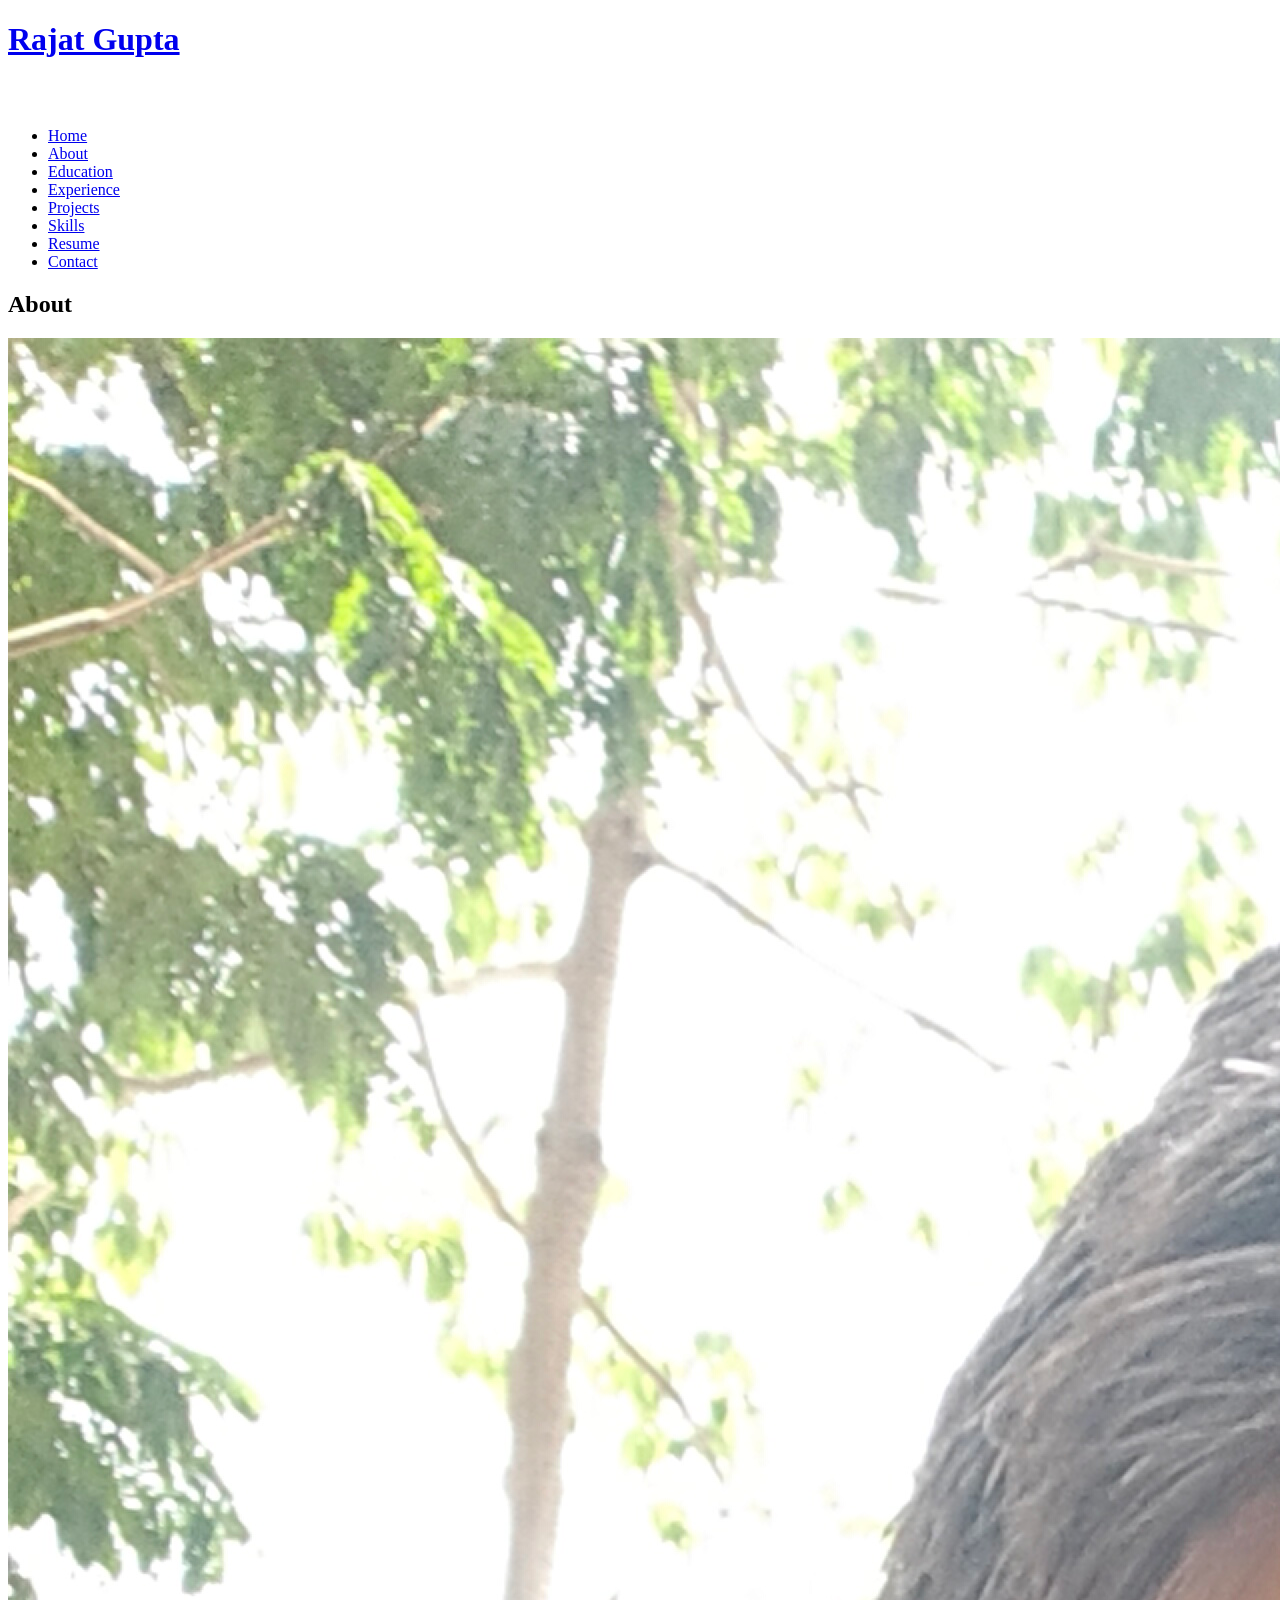
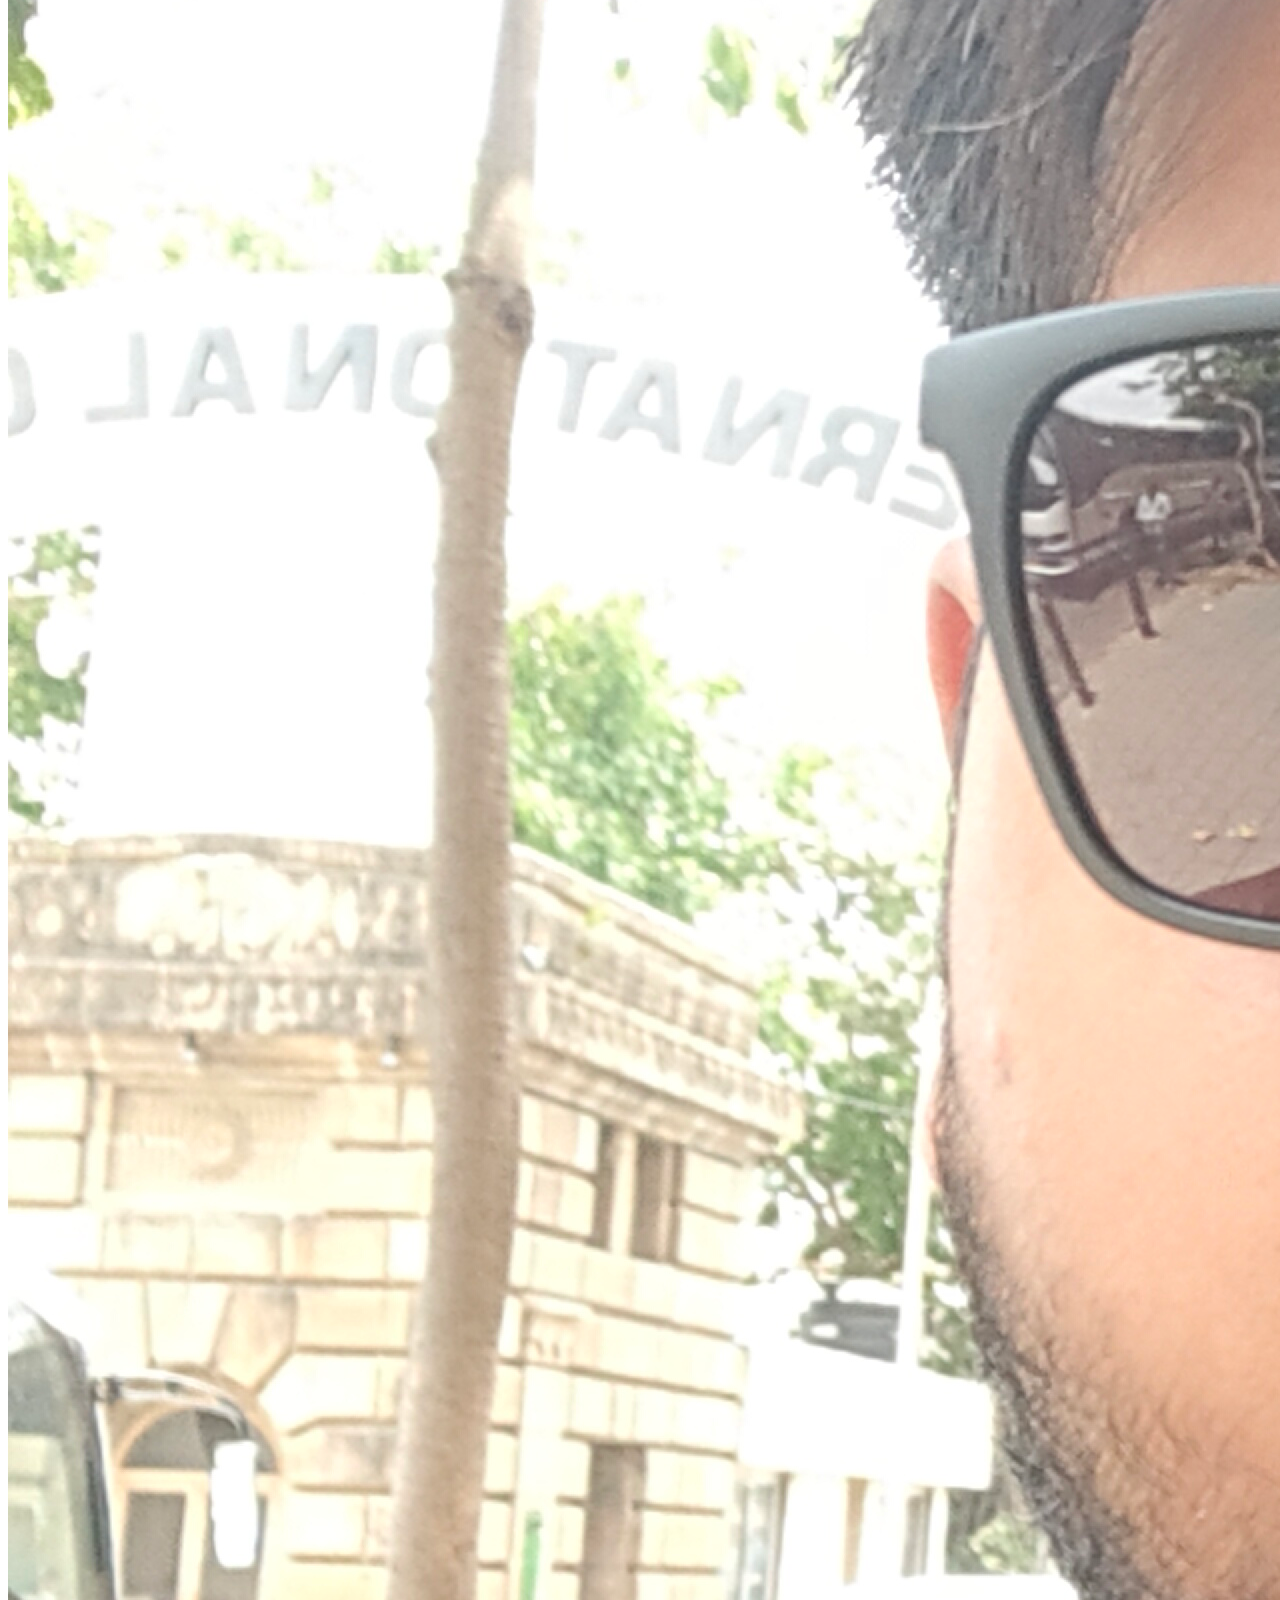
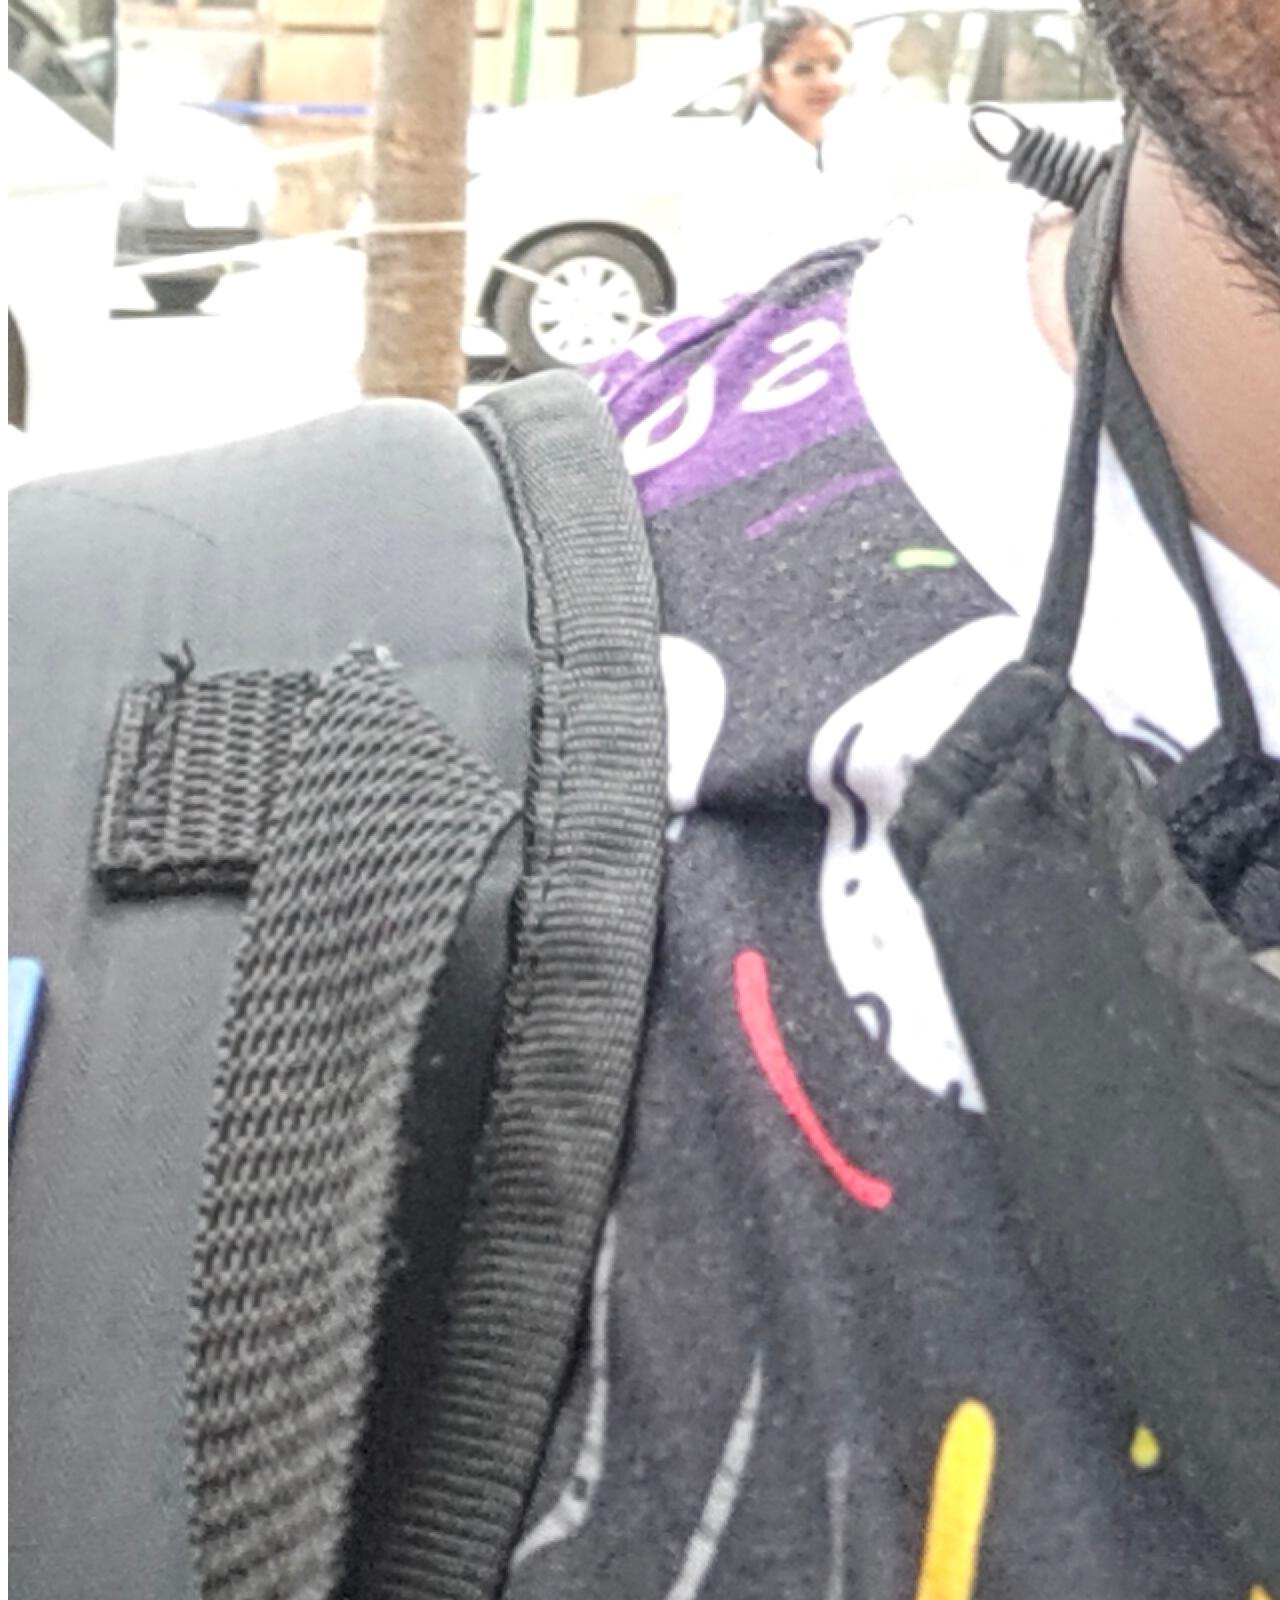
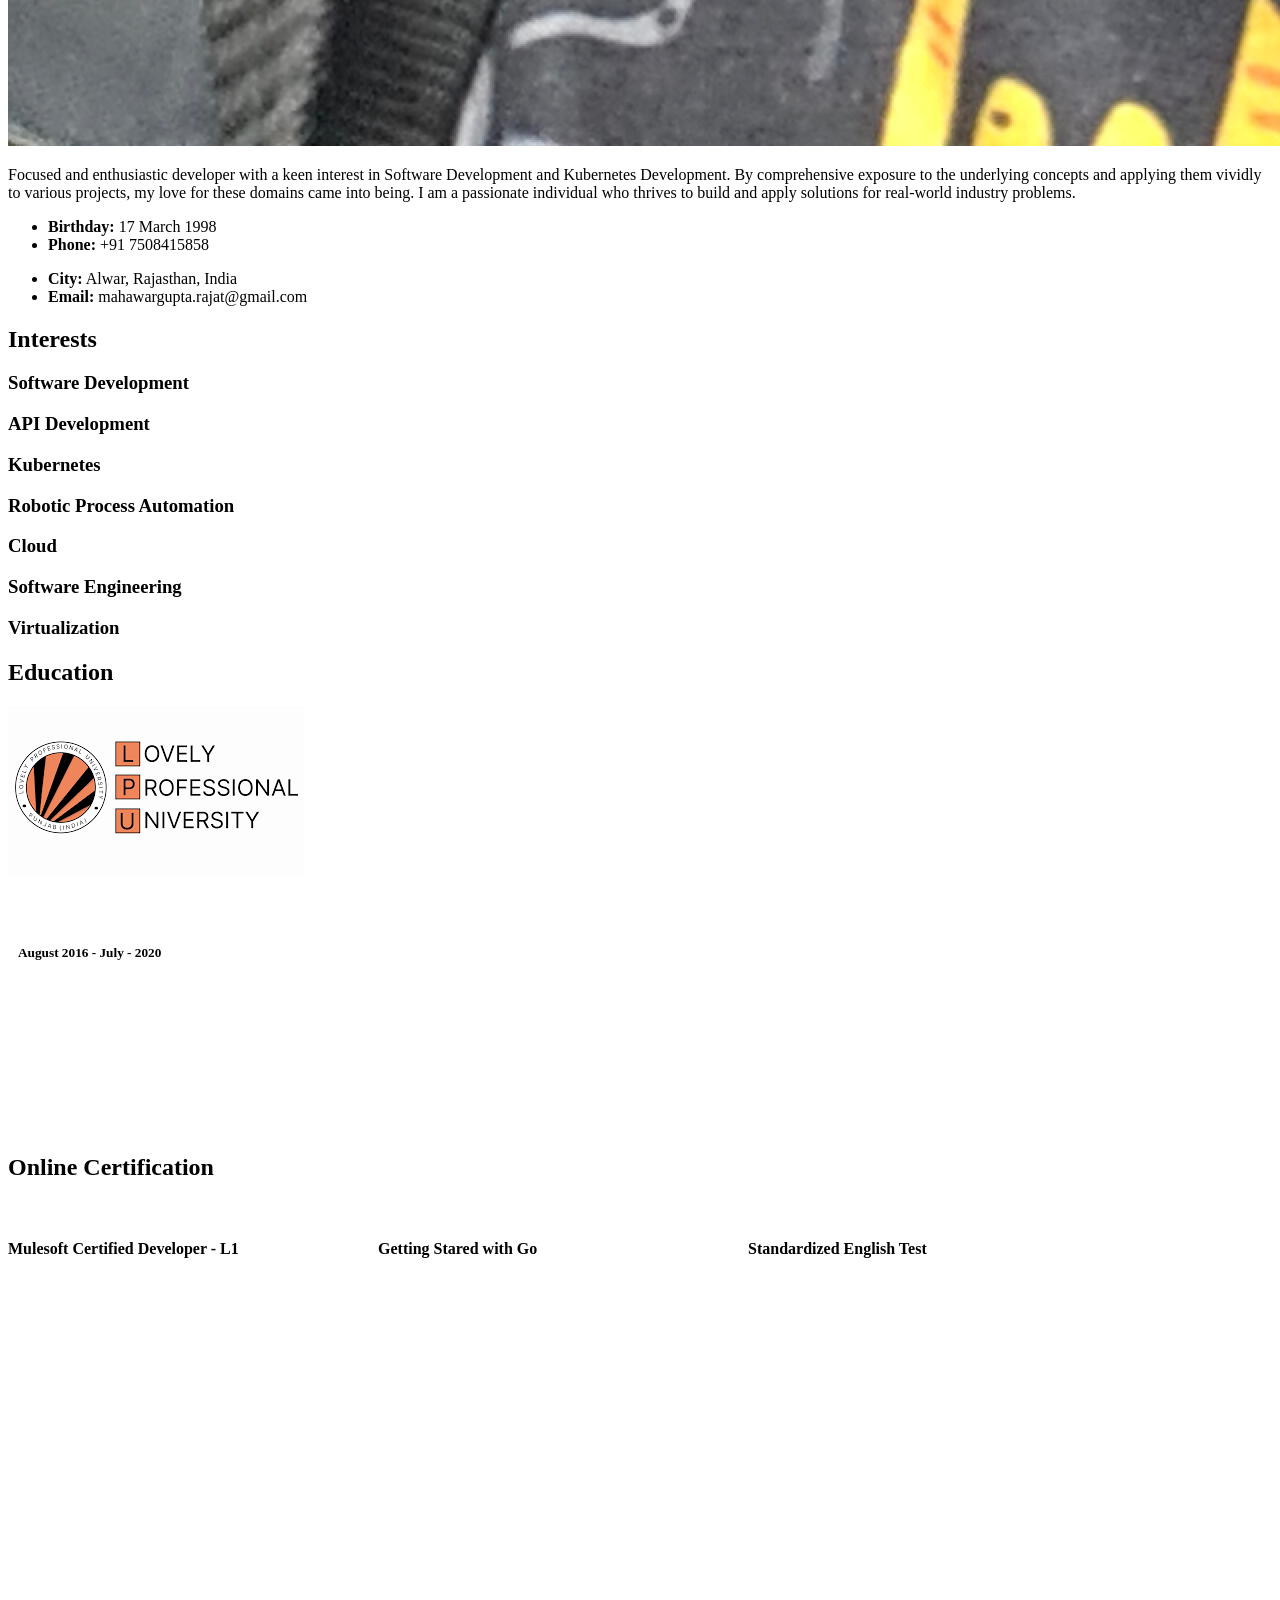
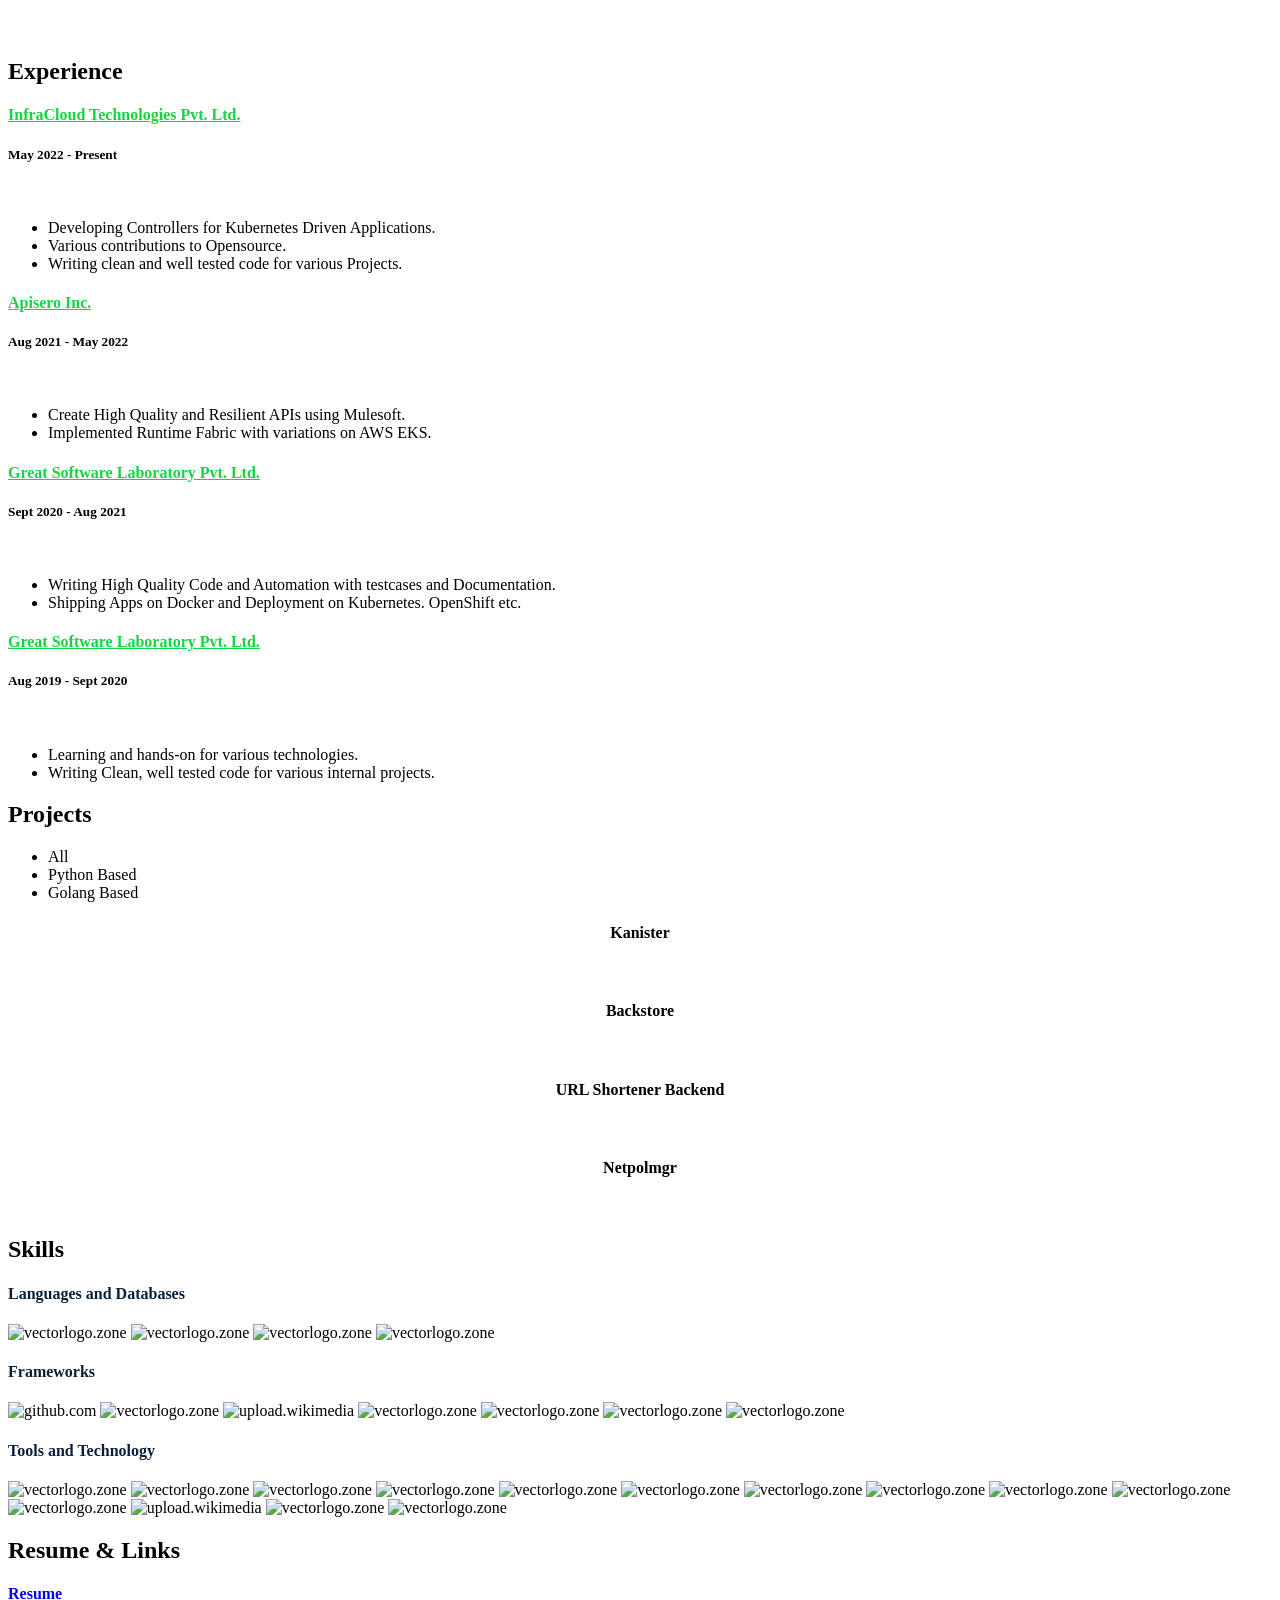
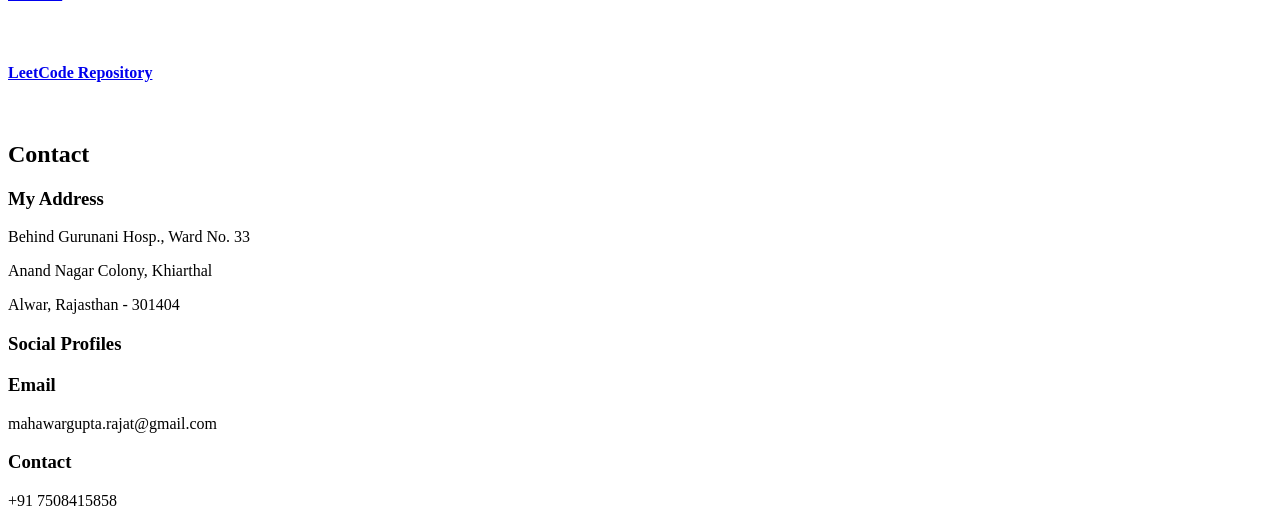
==== index.html @ a45717e4 "Update Projects Signed-off-by: Rajat Gupta <rajat.gupta@veeam.com>" ====
<!DOCTYPE html>
<html lang="en">

<head>
  <!-- Google Tag Manager -->
  <script>(function(w,d,s,l,i){w[l]=w[l]||[];w[l].push({'gtm.start':
  new Date().getTime(),event:'gtm.js'});var f=d.getElementsByTagName(s)[0],
  j=d.createElement(s),dl=l!='dataLayer'?'&l='+l:'';j.async=true;j.src=
  'https://www.googletagmanager.com/gtm.js?id='+i+dl;f.parentNode.insertBefore(j,f);
  })(window,document,'script','dataLayer','GTM-5BB8W2X');</script>
  <!-- End Google Tag Manager -->
  <link rel="icon" type="image/png" href="/favicon.png"/>
  <meta charset="utf-8">
  <meta content="width=device-width, initial-scale=1.0" name="viewport">

  <title>Rajat Gupta | Portfolio</title>
  <meta content="" name="descriptison">
  <meta content="" name="keywords">

  <!-- Google Fonts -->
  <link href="https://fonts.googleapis.com/css?family=Open+Sans:300,300i,400,400i,600,600i,700,700i|Raleway:300,300i,400,400i,500,500i,600,600i,700,700i|Poppins:300,300i,400,400i,500,500i,600,600i,700,700i" rel="stylesheet">

  <!-- Vendor CSS Files -->
  <link href="assets/vendor/bootstrap/css/bootstrap.min.css" rel="stylesheet">
  <link href="assets/vendor/icofont/icofont.min.css" rel="stylesheet">
  <link href="assets/vendor/remixicon/remixicon.css" rel="stylesheet">
  <link href="assets/vendor/owl.carousel/assets/owl.carousel.min.css" rel="stylesheet">
  <link href="assets/vendor/boxicons/css/boxicons.min.css" rel="stylesheet">
  <link href="assets/vendor/venobox/venobox.css" rel="stylesheet">

  <!-- Template Main CSS File -->
  <link href="assets/css/style.css" rel="stylesheet">


  <!-- Global site tag (gtag.js) - Google Analytics -->
  <script async src="https://www.googletagmanager.com/gtag/js?id=UA-169007209-3"></script>
  <script>
    window.dataLayer = window.dataLayer || [];
    function gtag(){dataLayer.push(arguments);}
    gtag('js', new Date());

    gtag('config', 'UA-169007209-3');
  </script>



  <!-- =======================================================
  * Template Name: Personal - v2.1.0
  * Template URL: https://bootstrapmade.com/personal-free-resume-bootstrap-template/
  * Author: BootstrapMade.com
  * License: https://bootstrapmade.com/license/
  ======================================================== -->
</head>

<body>
  
  <!-- Google Tag Manager (noscript) -->
  <noscript><iframe src="https://www.googletagmanager.com/ns.html?id=GTM-5BB8W2X"
  height="0" width="0" style="display:none;visibility:hidden"></iframe></noscript>
  <!-- End Google Tag Manager (noscript) -->
  <!-- ======= Header ======= -->
  <header id="header" class="header-tops">

    <div class="container">

      <h1><a href="index.html">Rajat Gupta</a></h1>
      <h2 style="color:#fff">I'm <span class="typing" style="color:#12D640"></span></h2>
      <nav class="nav-menu d-none d-lg-block">
        <ul>
          <li class="active"><a href="#header"> <span>Home</span></a></li>
          <li><a href="#about"><span>About</span></a></li>
          <li><a href="#education"> <span>Education</span></a></li>
          <li><a href="#experience"> <span>Experience</span></a></li>
<!--          <li><a href="#projects"> <span>Projects</span></a></li>-->
          <li><a href="#portfolio"> <span>Projects</span></a></li>
          <li><a href="#skills"> <span>Skills</span></a></li>
          <li><a href="https://drive.google.com/file/d/1-oUat_-gWqmAH7bEjgjdJHUI9k9e_BxA/view?usp=sharing" target="_blank"> <span>Resume</span></a></li>
          <!-- <li><a href="#links"> <span>Resume & Links</span></a></li> -->
          <li><a href="#contacts"> <span>Contact</span></a></li>

        </ul>
      </nav><!-- .nav-menu -->

      <div class="social-links">
          <a href="https://www.linkedin.com/in/rajat-gupta" target="_blank" class="linkedin"><i class="bx bxl-linkedin"></i></a>
          <a href="https://www.github.com/r4rajat" target="_blank" class="github"><i class="bx bxl-github"></i></a>
          <a href="mailto:mahawargupta.rajat@gmail.com" target="_blank" class="google"><i class="bx bxl-google"></i></a>

      </div>

    </div>
  </header><!-- End Header -->

  <!-- ======= About Section ======= -->
  <section id="about" class="about">

    <!-- ======= About Me ======= -->
    <div class="about-me container">

      <div class="section-title">
        <h2>About</h2>
      </div>

      <div class="row">
        <div class="col-lg-4" data-aos="fade-right">
          <img src="assets/img/me.jpg" class="img-fluid" alt="">
        </div>
        <div class="col-lg-8 pt-4 pt-lg-0 content" data-aos="fade-left">
          <p>Focused and enthusiastic developer with a keen interest in Software Development and Kubernetes Development. By comprehensive exposure
            to the underlying concepts and applying them vividly to various projects, my love for these domains came into being.
            I am a passionate individual who thrives to build and apply solutions for real-world industry problems.
          </p>
          <div class="row">
            <div class="col-lg-6">
              <ul>
                <li><i class="icofont-rounded-right"></i> <strong>Birthday:</strong> 17 March 1998</li>
                <li><i class="icofont-rounded-right"></i> <strong>Phone:</strong> +91 7508415858</li>
              </ul>
            </div>
            <div class="col-lg-6">
              <ul>
                <li><i class="icofont-rounded-right"></i> <strong>City:</strong> Alwar, Rajasthan, India</li>
                <li><i class="icofont-rounded-right"></i> <strong>Email:</strong> mahawargupta.rajat@gmail.com</li>
              </ul>
            </div>
          </div>
        </div>
      </div>

    </div><!-- End About Me -->

    <!-- ======= Interests ======= -->
    <div class="interests container">

      <div class="section-title">
        <h2>Interests</h2>
      </div>

      <div class="row">
        <div class="col-lg-3 col-md-4">
          <div class="icon-box">
            <i class="ri-global-line" style="color: #ffbb2c;"></i>
            <h3>Software Development</h3>
          </div>
        </div>
        <div class="col-lg-3 col-md-4 mt-4 mt-md-0">
          <div class="icon-box">
            <i class="ri-share-box-line" style="color: #5578ff;"></i>
            <h3>API Development</h3>
          </div>
        </div>
        <div class="col-lg-3 col-md-4 mt-4 mt-md-0">
          <div class="icon-box">
            <i class="ri-server-fill" style="color: #e80368;"></i>
            <h3>Kubernetes</h3>
          </div>
        </div>
        <div class="col-lg-3 col-md-4 mt-4 mt-md-0">
          <div class="icon-box">
            <i class="ri-robot-fill" style="color: #e80368;"></i>
            <h3>Robotic Process Automation</h3>
          </div>
        </div>
        <div class="col-lg-3 col-md-4 mt-4">
          <div class="icon-box">
            <i class="ri-cloud-line" style="color: #1c7d32;"></i>
            <h3>Cloud</h3>
          </div>
        </div>
        <div class="col-lg-3 col-md-4 mt-4">
          <div class="icon-box">
            <i class="ri-code-s-slash-fill" style="color: #28a745;"></i>
            <h3>Software Engineering</h3>
          </div>
        </div>
        <div class="col-lg-3 col-md-4 mt-4">
          <div class="icon-box">
            <i class="ri-bar-chart-box-line" style="color: #f1081f;"></i>
            <h3>Virtualization</h3>
          </div>
        </div>
      </div>

    </div><!-- End Interests -->
  </section><!-- End About Section -->



  <!-- ======= Education Section ======= -->
  <section id="education" class="services">
    <div class="container">
      <div class="section-title">
        <h2>Education</h2>
      </div>
      <div class="row">
        <div class="col-lg-12" data-aos="fade-up" style="display: inline-block;">


            <div class="col-md-4 mt-4 mt-md-0 icon-box" data-aos="fade-up" data-aos-delay="100" style="padding:0px 0px;padding-bottom: 5px;display: inline-block;">
              <img src="assets/img/education/lpu.png" class="img-fluid" alt="">
              <!-- <h4 style="text-align:left;"><a href="https://www.asu.edu/" target="_blank" style="color:#12d640">Arizona State University</a><br> </h4> -->
              <p style="text-align:left;color:#fff;padding: 5px 10px;"><em>B.Tech.(Hons.) Computer Science</em></p>
              <h5 style="text-align:left;padding: 0px 10px;">August 2016 - July - 2020</h5>
              <h6 style="text-align:left;color:#fff;padding: 0px 10px;">Relevant Coursework</h6>
              <ul style="text-align:left;color:#fff;">
                <li>Database Systems</li>
                <li>Cloud Computing</li>
                <li>Foundation Of Algorithms</li>
                <li>Machine Learning</li>
                <li>Digital Marketing</li>
              </ul>
            </div>
          </div>
        </div>
      </div>


    <div class="portfolio">
    <div class="container">
      <div class="section-title">
        <h2>Online Certification</h2>
      </div>

      <div class="row portfolio-container" style="position: relative; height: 437.75px;">

         <div class="col-lg-4 col-md-6 portfolio-item filter-app" style="position: absolute; left: 0px; top: 0px;">
          <div class="portfolio-wrap">
            <img src="https://www.mulesoft.com/sites/default/files/cmm_files/image_mulesoft_logo_og.jpg" class="img-fluid" alt="">
            <div class="portfolio-info">
              <h4>Mulesoft Certified Developer - L1</h4>
              <div class="portfolio-links">
                <a href="https://drive.google.com/file/d/1PmBRNFKjfWhNKDuli8FHgayd4tFiwwfh/view?usp=sharing" target="_blank" title="Certificate"><i class="bx bx-link"></i></a>
              </div>
            </div>
           </div>
          </div>

        <div class="col-lg-4 col-md-6 portfolio-item filter-app" style="position: absolute; left: 370px; top: 0px;">
          <div class="portfolio-wrap">
            <img src="https://www.pngitem.com/pimgs/m/312-3126568_uci-logo-png-transparent-png.png" class="img-fluid" alt="">
            <div class="portfolio-info">
              <h4>Getting Stared with Go</h4>
              <div class="portfolio-links">
                <a href="https://coursera.org/share/fc73cfcd6e876f75f719c4027d8e59b1" target="_blank" title="Certificate"><i class="bx bx-link"></i></a>
              </div>
            </div>
          </div>
        </div>

        <div class="col-lg-4 col-md-6 portfolio-item filter-app" style="position: absolute; left: 740px; top: 0px;">
          <div class="portfolio-wrap">
            <img src="assets/img/education/efset.png" class="img-fluid" alt="">
            <div class="portfolio-info">
              <h4>Standardized English Test</h4>
              <div class="portfolio-links">
                <a href="https://www.efset.org/cert/aEbEyP" target="_blank" title="Certificate"><i class="bx bx-link"></i></a>
              </div>
            </div>
          </div>
        </div>

      </div>
    </div>
    </div>

  </section>
  <!-- End Education Section -->



  <!-- Start Experience Section -->

  <section id="experience" class="services">
    <div class="container">
      <div class="section-title">
        <h2>Experience</h2>
      </div>
      <div class="row">
          <div class="col-lg-12" data-aos="fade-up">
              <div class="col-md-12 mt-4 mt-md-0 icon-box" data-aos="fade-up" data-aos-delay="100">
                <h4 style="text-align:left;"><a href="https://www.asu.edu/" style="color:#12d640">InfraCloud Technologies Pvt. Ltd.</a><br> </h4>
                <h5 style="text-align:left;">May 2022 - Present</h5>
                <p style="text-align:left;color:#fff"><em>Product Engineer </em></p>
                <ul style="text-align:left;">
                  <li>Developing Controllers for Kubernetes Driven Applications.</li>
                  <li>Various contributions to Opensource.</li>
                  <li>Writing clean and well tested code for various Projects.</li>
                </ul>
              </div>
              <div class="col-md-12 mt-4 mt-md-0 icon-box" data-aos="fade-up" data-aos-delay="100">
                <h4 style="text-align:left;"><a href="https://www.augmenify.com/" style="color:#12d640">Apisero Inc.</a><br> </h4>
                <h5 style="text-align:left;">Aug 2021 - May 2022</h5>
                <p style="text-align:left;color:#fff"><em>Senior Software Engineer</em></p>
                <ul style="text-align:left;">
                  <li>Create High Quality and Resilient APIs using Mulesoft.</li>
                  <li>Implemented Runtime Fabric with variations on AWS EKS.</li>
                </ul>
              </div>
              <div class="col-md-12 mt-4 mt-md-0 icon-box" data-aos="fade-up" data-aos-delay="100">
                <h4 style="text-align:left;"><a href="https://www.epitomesolutions.in/" style="color:#12d640">Great Software Laboratory Pvt. Ltd.</a><br> </h4>
                <h5 style="text-align:left;">Sept 2020 - Aug 2021</h5>
                <p style="text-align:left;color:#fff"><em>Software Engineer</em></p>
                <ul style="text-align:left;">
                  <li>Writing High Quality Code and Automation with testcases and Documentation.</li>
                  <li>Shipping Apps on Docker and Deployment on Kubernetes. OpenShift etc.</li>
                </ul>
              </div>
              <div class="col-md-12 mt-4 mt-md-0 icon-box" data-aos="fade-up" data-aos-delay="100">
                <h4 style="text-align:left;"><a href="https://www.meditab.com/" target="_blank" style="color:#12d640">Great Software Laboratory Pvt. Ltd.</a><br> </h4>
                <h5 style="text-align:left;">Aug 2019 - Sept 2020</h5>
                <p style="text-align:left;color:#fff"><em>Software Development Intern</em></p>
                <ul style="text-align:left;">
                  <li>Learning and hands-on for various technologies. </li>
                  <li>Writing Clean, well tested code for various internal projects.</li>
                </ul>
              </div>
          </div>
        </div>
    </div>
  </section>

  <!-- End Experience Section -->



  <!-- Start Project Section -->
  <section id="portfolio" class="portfolio">
    <div class="container">

      <div class="section-title">
        <h2>Projects</h2>
      </div>

      <div class="row">
        <div class="col-lg-12 d-flex justify-content-center">
          <ul id="portfolio-flters">
            <li data-filter="*" class="filter-active">All</li>
            <li data-filter=".filter-python">Python Based</li>
            <li data-filter=".filter-golang">Golang Based</li>
          </ul>
        </div>
      </div>

      <div class="row portfolio-container">

        <div class="col-lg-4 col-md-6 portfolio-item filter-golang">
          <center><h4>Kanister</h4></center>
          <div class="portfolio-wrap">
            <img src="https://kanister.io/kanister_thumbnail.png" class="img-fluid" alt="">
            <div class="portfolio-info">
              
              <div class="portfolio-links">
                <a href="projects/kanister.html" data-gall="portfolioDetailsGallery" data-vbtype="iframe" class="venobox" title="Project Details"><i class="bx bx-info-circle"></i></a>
              </div>
            </div>
          </div>
        </div>

        <div class="col-lg-4 col-md-6 portfolio-item filter-golang">
          <center><h4>Backstore</h4></center>
          <div class="portfolio-wrap">
            <img src="assets/img/project/iras.jpeg" class="img-fluid" alt="">
            <div class="portfolio-info">
              
              <div class="portfolio-links">
                <a href="projects/backstore.html" data-gall="portfolioDetailsGallery" data-vbtype="iframe" class="venobox" title="Project Details"><i class="bx bx-info-circle"></i></a>
              </div>
            </div>
          </div>
        </div>

        <div class="col-lg-4 col-md-6 portfolio-item filter-python">
          <center><h4>URL Shortener Backend</h4></center>
          <div class="portfolio-wrap">
            <img src="assets/img/project/ml.jpg" class="img-fluid" alt="">
            <div class="portfolio-info">
              
              <div class="portfolio-links">
                <a href="projects/url_shortener_backend.html" data-gall="portfolioDetailsGallery" data-vbtype="iframe" class="venobox" title="Project Details"><i class="bx bx-info-circle"></i></a>
              </div>
            </div>
          </div>
        </div>

        <div class="col-lg-4 col-md-6 portfolio-item filter-golang">
          <center><h4>Netpolmgr</h4></center>
          <div class="portfolio-wrap">
            <img src="assets/img/project/vdg.jpg" class="img-fluid" alt="">
            <div class="portfolio-info">
              
              <div class="portfolio-links">
                <a href="projects/netpolmgr.html" data-gall="portfolioDetailsGallery" data-vbtype="iframe" class="venobox" title="Project Details"><i class="bx bx-info-circle"></i></a>
              </div>
            </div>
          </div>
        </div>

      </div>
    </div>
  </section>

  <!-- End Project Section -->



  <!-- Start Skills Section -->

  <section id="skills" class="services">
    <div class="container">
      <div class="section-title">
        <h2>Skills</h2>
      </div>
      <div class="row">
        <div class="col-lg-12" data-aos="fade-up">
          <div class="col-md-12 mt-4 mt-md-0 icon-box" data-aos="fade-up" data-aos-delay="100" style="background:#fff">
            <h4 style="text-align:left;color:#09203a">Languages and Databases</h4>
                <p style="text-align:left;">
                  <img src="https://www.vectorlogo.zone/logos/python/python-horizontal.svg" alt="vectorlogo.zone" height="50" width="150">
                  <img src="https://www.vectorlogo.zone/logos/golang/golang-ar21.svg" alt="vectorlogo.zone" height="50" width="120">
                  <img src="https://www.vectorlogo.zone/logos/mongodb/mongodb-ar21.svg" alt="vectorlogo.zone" height="90" width="190">
                  <img src="https://www.vectorlogo.zone/logos/mysql/mysql-horizontal.svg" alt="vectorlogo.zone" height="70" width="130">
                </p>
            </div>
            <div class="col-md-12 mt-4 mt-md-0 icon-box" data-aos="lefade-up" data-aos-delay="100" style="background:#fff">
              <h4 style="text-align:left;color:#09203a">Frameworks</h4>
                <p style="text-align:left;">
                  <img src="https://opengraph.githubassets.com/83ad9f0439b09b14c723845d3e6ccb616f34fd5f929dde9409b432dc640196af/kubernetes/client-go" alt="github.com" height="120" width="200">
                  <img src="https://www.vectorlogo.zone/logos/pocoo_flask/pocoo_flask-ar21.svg" alt="vectorlogo.zone">
                  <img src="https://upload.wikimedia.org/wikiversity/en/8/8c/FastAPI_logo.png" alt="upload.wikimedia" height="50" width="120">
                  <img src="https://www.vectorlogo.zone/logos/djangoproject/djangoproject-ar21.svg" alt="vectorlogo.zone">
                  <img src="https://www.vectorlogo.zone/logos/pocoo_jinja/pocoo_jinja-ar21.svg" alt="vectorlogo.zone">
                  <img src="https://www.vectorlogo.zone/logos/nodejs/nodejs-horizontal.svg" alt="vectorlogo.zone">
                  <img src="https://upload.wikimedia.org/wikipedia/commons/e/e4/Robot-framework-logo.png" alt="vectorlogo.zone" height="90" width="90">
              </p>
          </div>
          <div class="col-md-12 mt-4 mt-md-0 icon-box" data-aos="lefade-up" data-aos-delay="100" style="background:#fff">
              <h4 style="text-align:left;color:#09203a">Tools and Technology</h4>
                <p style="text-align:left;">
                  <img src="https://www.vectorlogo.zone/logos/git-scm/git-scm-ar21.svg" alt="vectorlogo.zone">
                  <img src="https://www.vectorlogo.zone/logos/docker/docker-ar21.svg" alt="vectorlogo.zone">
                  <img src="https://www.vectorlogo.zone/logos/kubernetes/kubernetes-ar21.svg" alt="vectorlogo.zone">
                  <img src="https://www.vectorlogo.zone/logos/mulesoft/mulesoft-ar21.svg" alt="vectorlogo.zone">
                  <img src="https://www.vectorlogo.zone/logos/codefreshio/codefreshio-ar21.svg" alt="vectorlogo.zone">
                  <img src="https://www.vectorlogo.zone/logos/jenkins/jenkins-ar21.svg" alt="vectorlogo.zone">
                  <img src="https://www.vectorlogo.zone/logos/amazon_aws/amazon_aws-ar21.svg" alt="vectorlogo.zone">
                  <img src="https://www.vectorlogo.zone/logos/digitalocean/digitalocean-ar21.svg" alt="vectorlogo.zone">
                  <img src="https://www.vectorlogo.zone/logos/google_cloud/google_cloud-ar21.svg" alt="vectorlogo.zone">
                  <img src="https://www.vectorlogo.zone/logos/microsoft_azure/microsoft_azure-ar21.svg" alt="vectorlogo.zone">
                  <img src="https://www.vectorlogo.zone/logos/ansible/ansible-ar21.svg" alt="vectorlogo.zone">
                  <img src="https://upload.wikimedia.org/wikipedia/commons/6/6e/Blue_Prism_logo.svg" alt="upload.wikimedia" height="50" width="130">
                  <img src="https://www.vectorlogo.zone/logos/atlassian_jira/atlassian_jira-ar21.svg" alt="vectorlogo.zone">
                  <img src="https://www.vectorlogo.zone/logos/jetbrains/jetbrains-ar21.svg" alt="vectorlogo.zone">
              </p>
          </div>
        </div>
      </div>
    </div>
  </section>

  <!-- End Skills Section -->




  <!-- Start Links section -->
  <section id="links" class="services">
    <div class="container">
      <div class="section-title">
        <h2>Resume & Links</h2>
      </div>
      <div class="row">
        <div class="col-md-3 mt-4 mt-md-0 icon-box" data-aos="fade-up" data-aos-delay="100">
          <a href="https://drive.google.com/file/d/1-oUat_-gWqmAH7bEjgjdJHUI9k9e_BxA/view?usp=sharing" target="_blank"><div class="icon"><i class="icofont-page"></i></div></a>
          <h4 class="title"><a href="https://drive.google.com/file/d/1-oUat_-gWqmAH7bEjgjdJHUI9k9e_BxA/view?usp=sharing" target="_blank">Resume</a></h4>
          <p class="description" style="color:#fff;">The link contains downloadable resume</p>
        </div>
        <div class="col-md-3 mt-4 mt-md-0 icon-box" data-aos="fade-up">
          <a href="https://github.com/rajaprerak/LeetCode_Problems" target="_blank"><div class="icon"><i class="icofont-link"></i></div></a>
          <h4 class="title"><a href="https://github.com/rajaprerak/LeetCode_Problems" target="_blank">LeetCode Repository</a></h4>
          <p class="description" style="color:#fff;"> The github repository contains leetcode problems solution in python.</p>
        </div>
        <!-- <div class="col-md-3 mt-4 mt-md-0 icon-box" data-aos="fade-up" data-aos-delay="100">
          <a href="https://techingenious.herokuapp.com/" target="_blank"><div class="icon"><i class="icofont-page"></i></div></a>
          <h4 class="title"><a href="https://techingenious.herokuapp.com/" target="_blank">Blog</a></h4>
          <p class="description" style="color:#fff;">Blog containing articles on AI, coding, development</p>
        </div> -->
      </div>
    </div>
  </section> <!--End Links Section -->


  <!-- Start Contact Section -->

  <section id="contacts" class="contact">
    <div class="container">

      <div class="section-title">
        <h2>Contact</h2>
      </div>

      <div class="row mt-2">

        <div class="col-md-6 d-flex align-items-stretch">
          <div class="info-box">
            <i class="bx bx-map"></i>
            <h3>My Address</h3>
            <p>Behind Gurunani Hosp., Ward No. 33</p>
            <p>Anand Nagar Colony, Khiarthal</p>
            <p>Alwar, Rajasthan - 301404</p>
          </div>
        </div>

        <div class="col-md-6 mt-4 mt-md-0 d-flex align-items-stretch">
          <div class="info-box">
            <i class="bx bx-share-alt"></i>
            <h3>Social Profiles</h3>
            <div class="social-links">
              <a href="https://www.linkedin.com/in/rajat-gupta" target="_blank" class="linkedin"><i class="bx bxl-linkedin"></i></a>
              <a href="https://www.github.com/r4rajat" target="_blank" class="github"><i class="bx bxl-github"></i></a>
              <a href="mailto:mahawargupta.rajat@gmail.com" target="_blank" class="google"><i class="bx bxl-google"></i></a>

            </div>
          </div>
        </div>

        <div class="col-md-6 mt-4 d-flex align-items-stretch">
          <div class="info-box">
            <i class="bx bx-envelope"></i>
            <h3>Email</h3>
            <p>mahawargupta.rajat@gmail.com</p>
          </div>
        </div>
        <div class="col-md-6 mt-4 d-flex align-items-stretch">
          <div class="info-box">
            <i class="bx bx-phone-call"></i>
            <h3>Contact</h3>
            <p>+91 7508415858</p>
          </div>
        </div>
      </div>
      <!-- <div id="sfczmlqxr5caww28rswrt8849ghbekgnh3j" ></div><script type="text/javascript" src="https://counter1.stat.ovh/private/counter.js?c=zmlqxr5caww28rswrt8849ghbekgnh3j&down=async" async></script><noscript><a href="https://www.freecounterstat.com" title="free web counter"><img src="https://counter1.stat.ovh/private/freecounterstat.php?c=zmlqxr5caww28rswrt8849ghbekgnh3j" border="0" title="free web counter" alt="free web counter" style="visibility: none;"></a></noscript> -->
    </div>
  </section>

  <!-- End Contact Section -->

  <!-- Vendor JS Files -->
  <script src="assets/vendor/jquery/jquery.min.js"></script>
  <script src="assets/vendor/bootstrap/js/bootstrap.bundle.min.js"></script>
  <script src="assets/vendor/jquery.easing/jquery.easing.min.js"></script>
  <script src="assets/vendor/php-email-form/validate.js"></script>
  <script src="assets/vendor/waypoints/jquery.waypoints.min.js"></script>
  <script src="assets/vendor/counterup/counterup.min.js"></script>
  <script src="assets/vendor/owl.carousel/owl.carousel.min.js"></script>
  <script src="assets/vendor/isotope-layout/isotope.pkgd.min.js"></script>
  <script src="assets/vendor/venobox/venobox.min.js"></script>
  <script src="assets/vendor/typed.js/typed.min.js"></script>
  <script type="text/javascript">
    var typed = new Typed('.typing',{
      strings: ["Developer", "Gopher", "k8s Enthusiast", "RPA Enthusiast"],
      loop: true,
      typeSpeed: 65,
      backSpeed: 65
    });
  </script>

  <!-- Template Main JS File -->
  <script src="assets/js/main.js"></script>

</body>

</html>
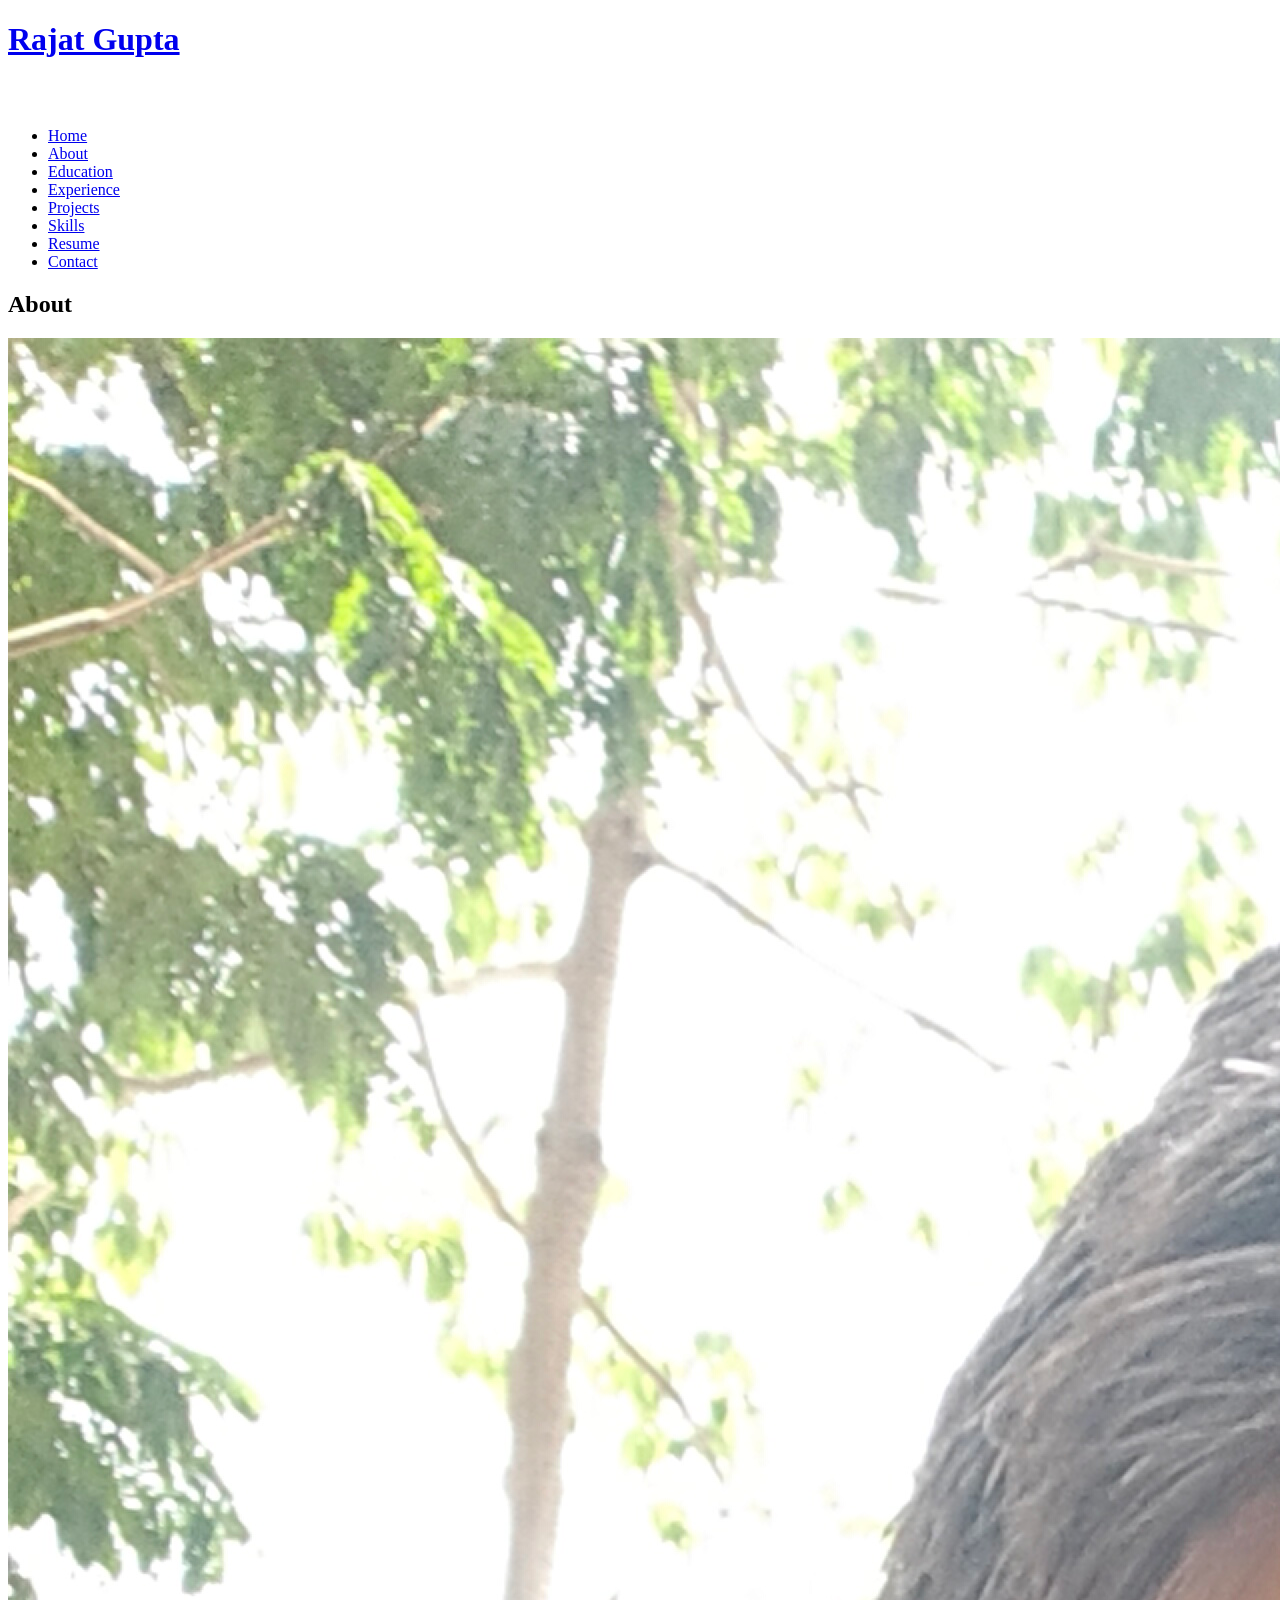
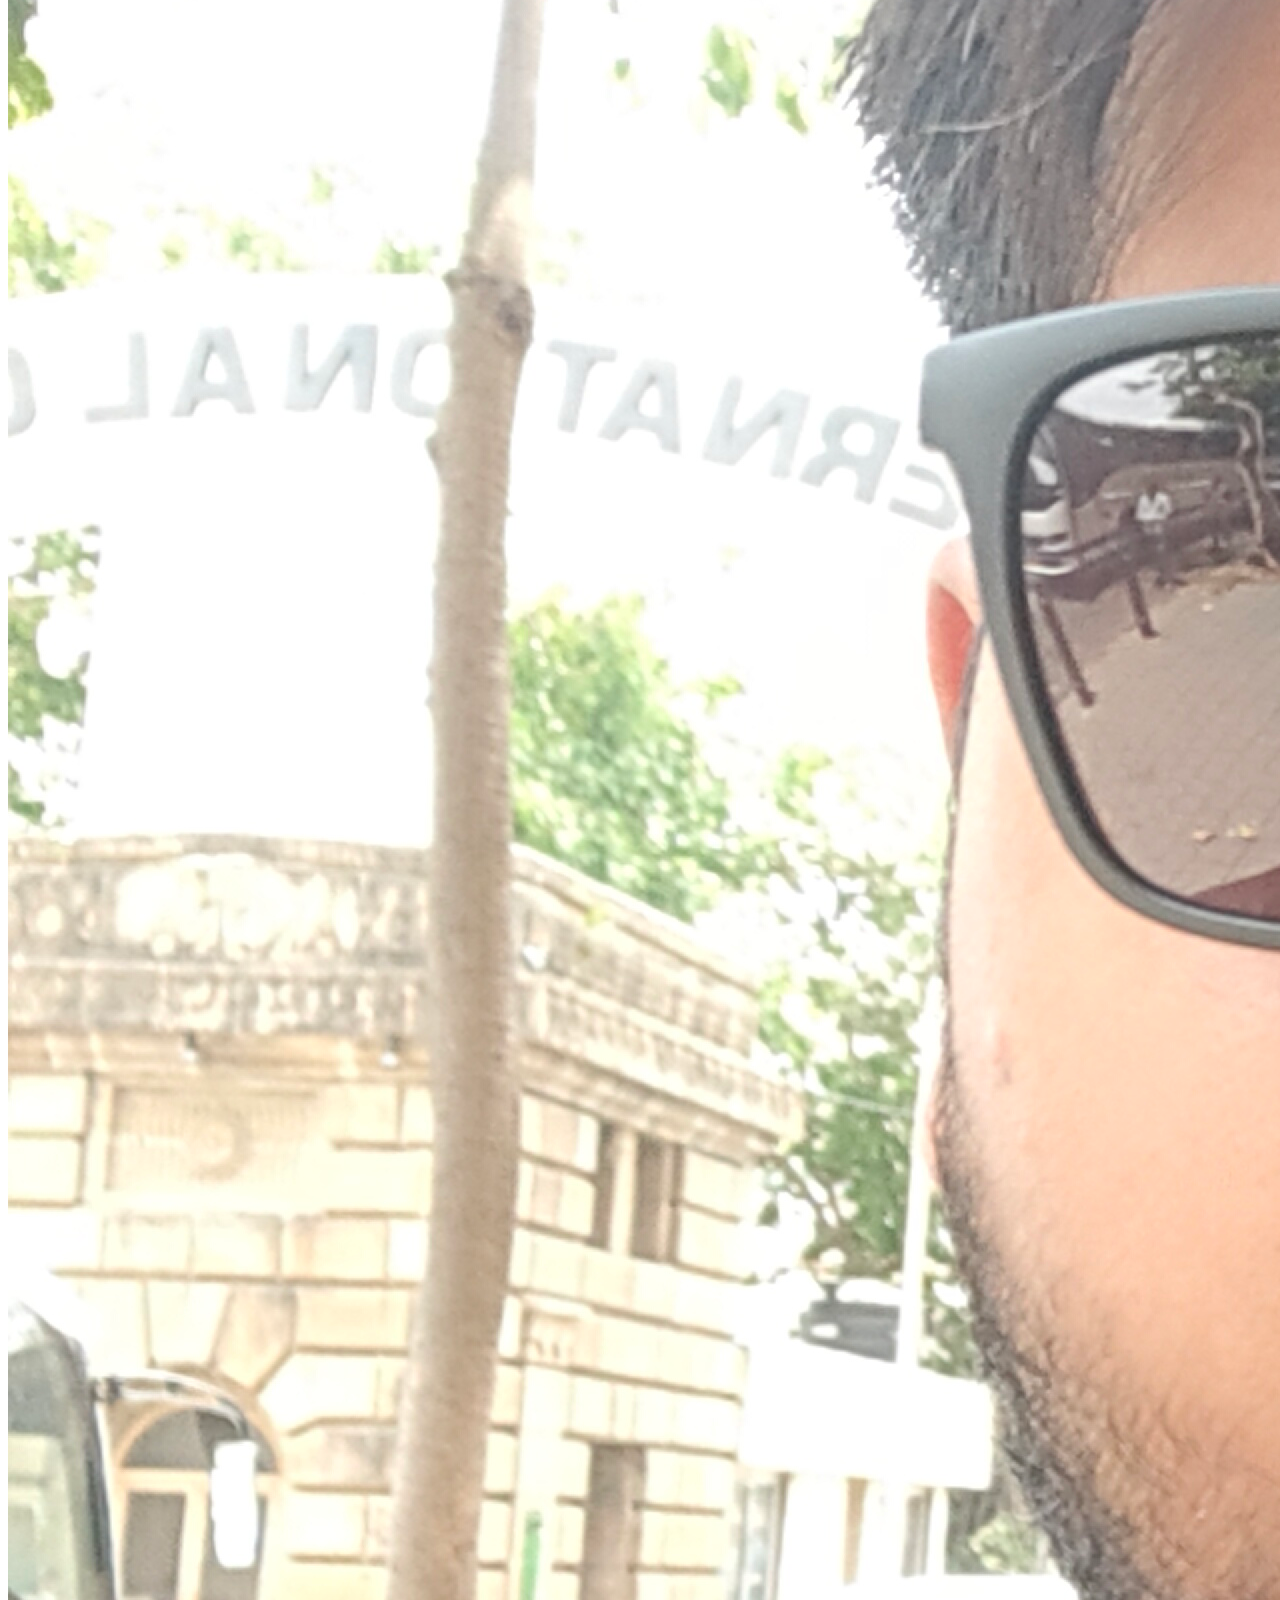
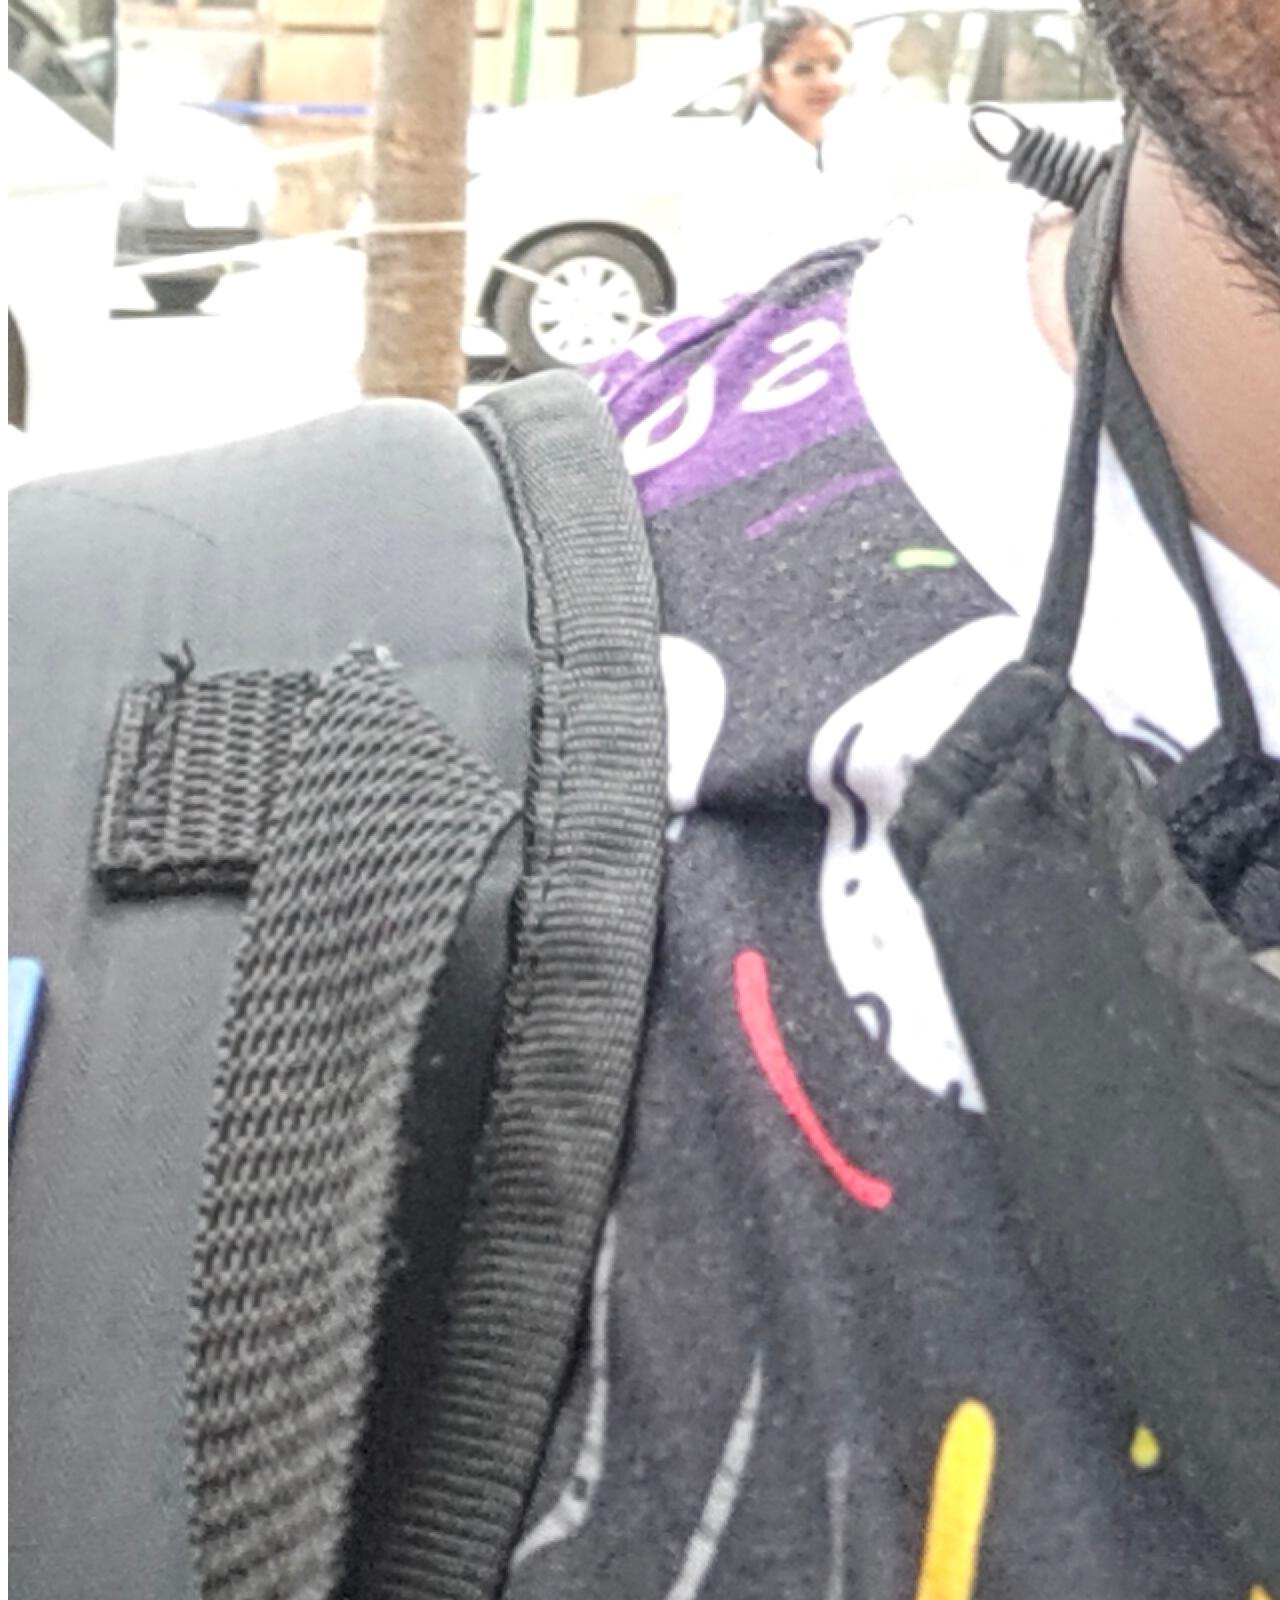
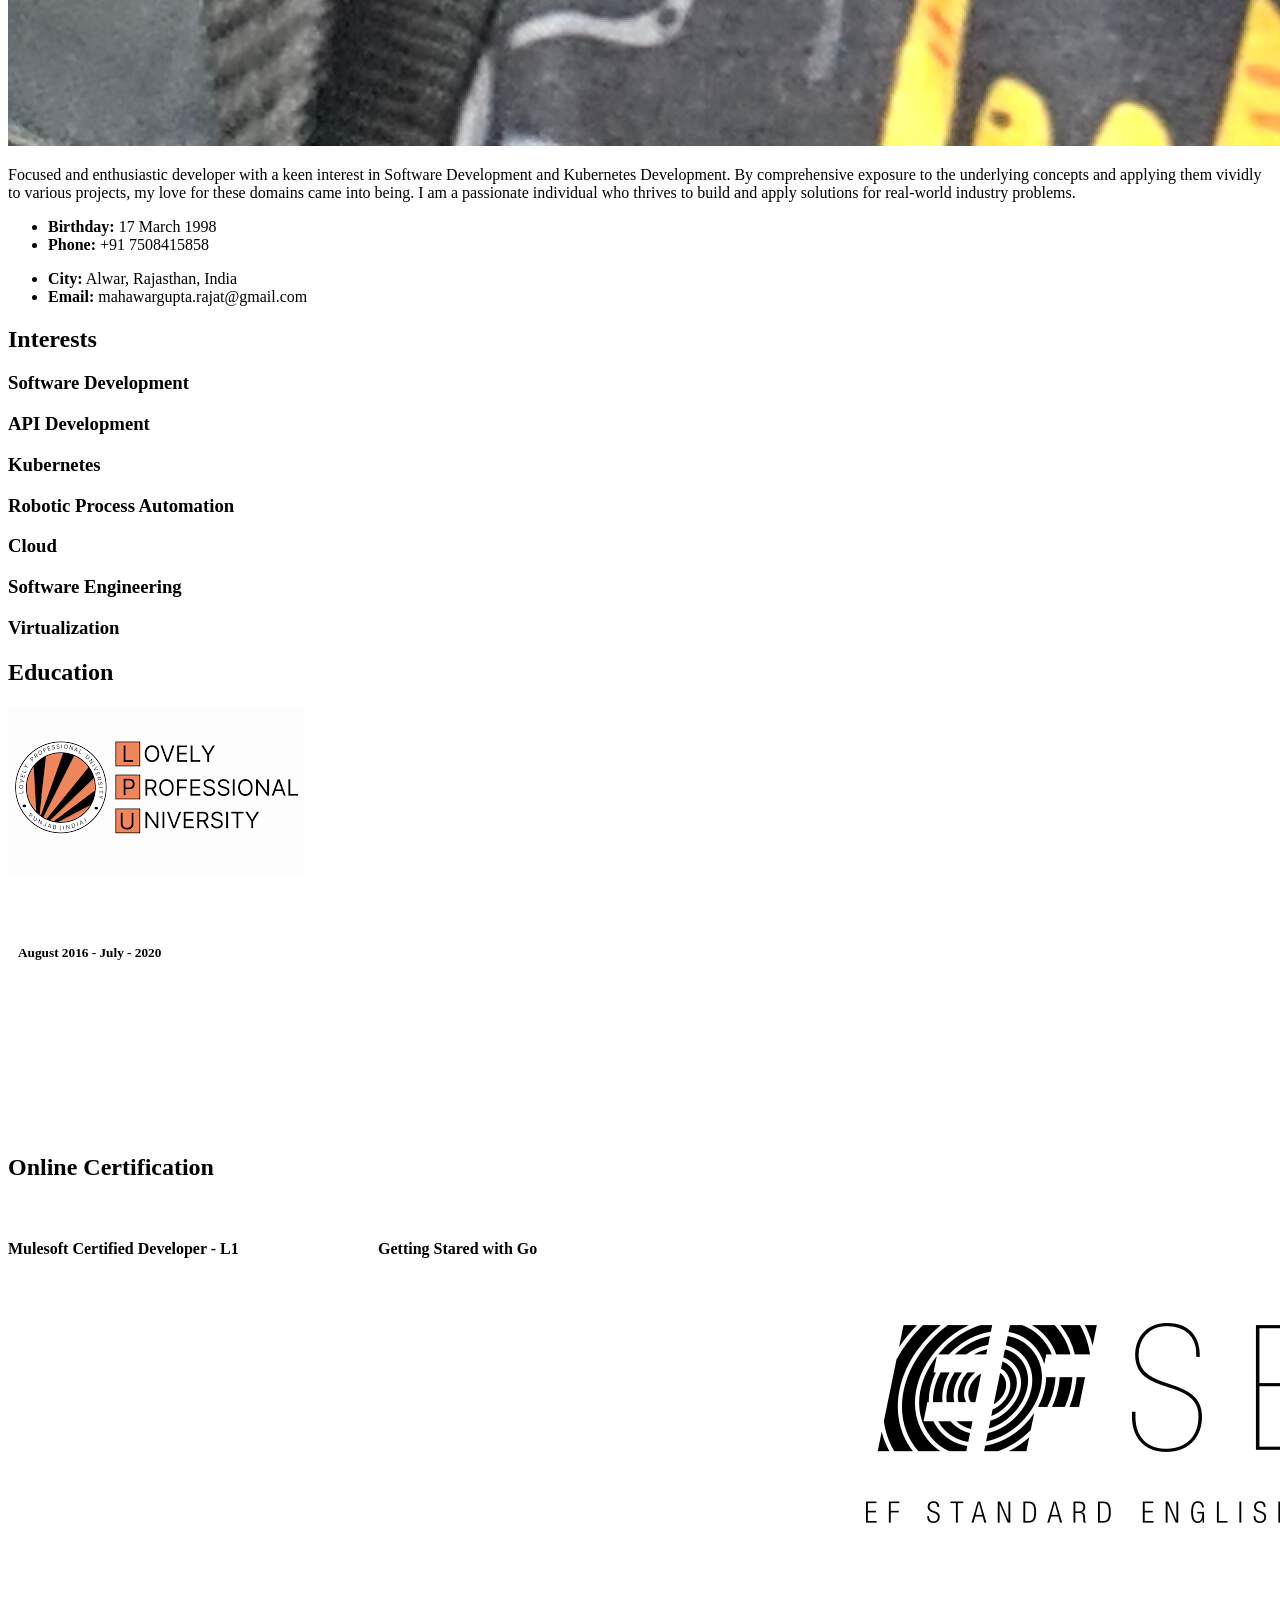
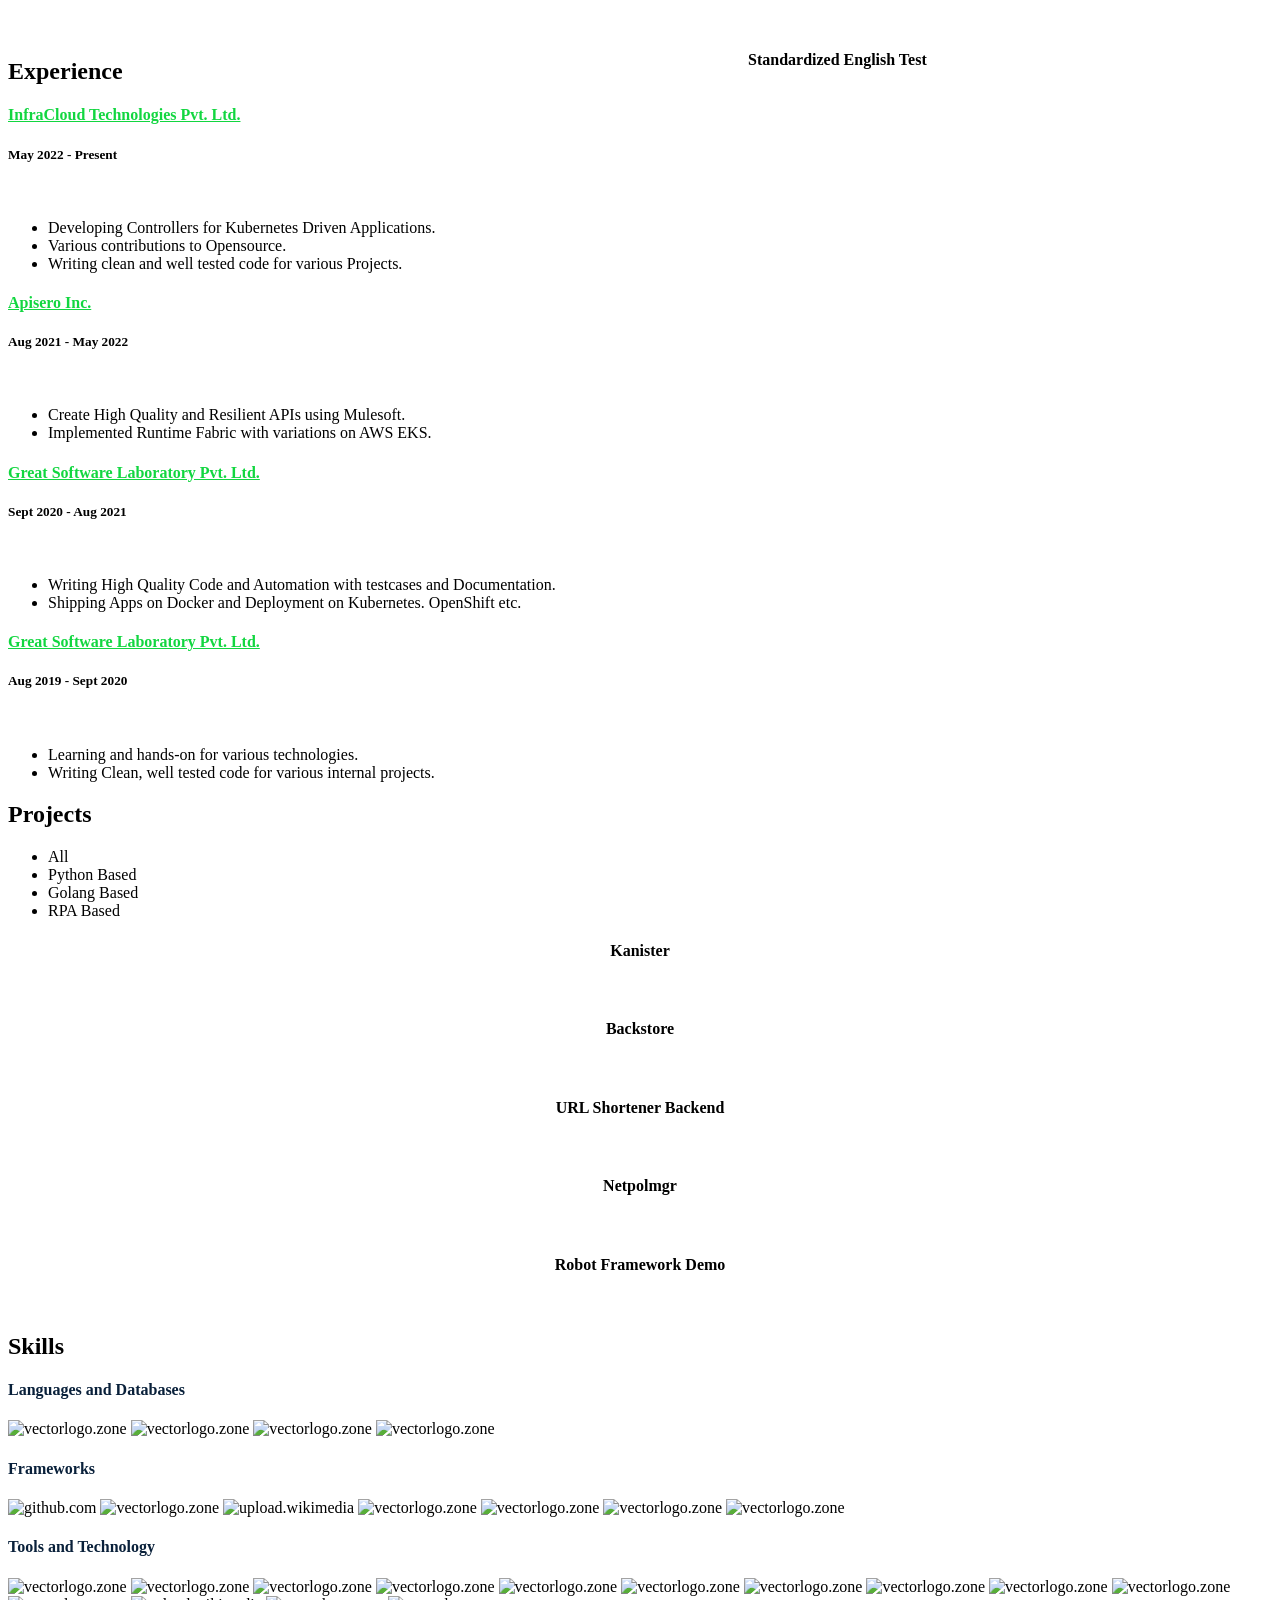
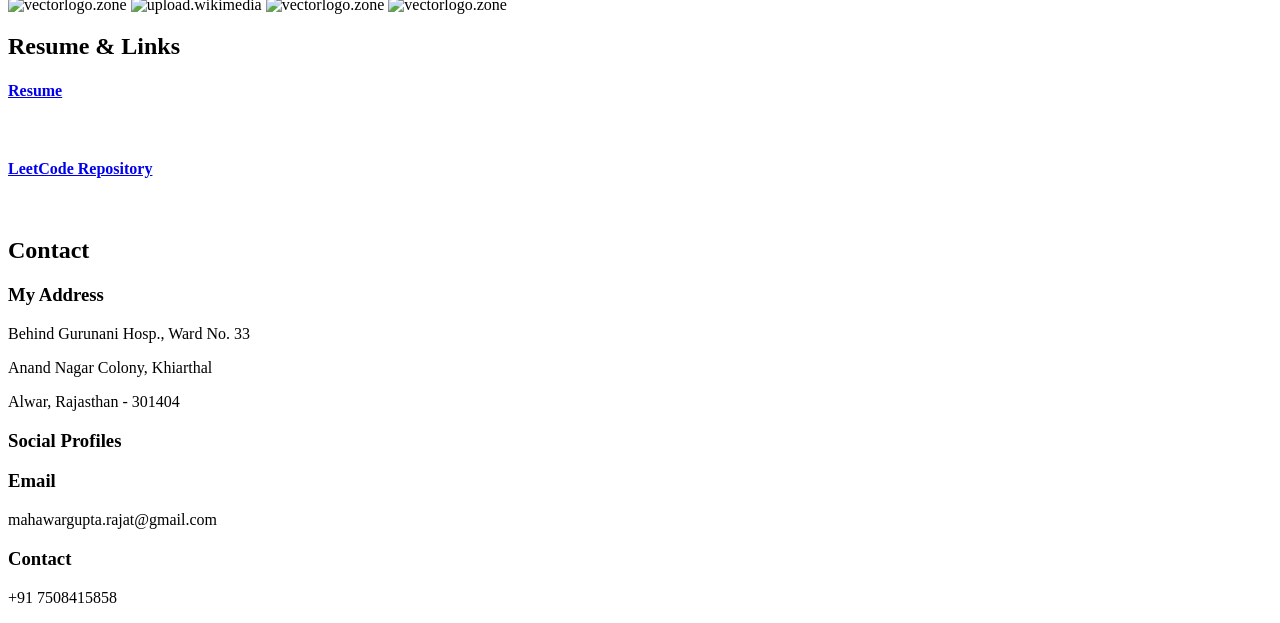
==== commit 2b4635d3: "Add RPA Based Projects Signed-off-by: Rajat Gupta <rajat.gupta@veeam.com>" ====
--- a/index.html
+++ b/index.html
@@ -337,6 +337,7 @@
             <li data-filter="*" class="filter-active">All</li>
             <li data-filter=".filter-python">Python Based</li>
             <li data-filter=".filter-golang">Golang Based</li>
+            <li data-filter=".filter-rpa">RPA Based</li>
           </ul>
         </div>
       </div>
@@ -390,6 +391,19 @@
               
               <div class="portfolio-links">
                 <a href="projects/netpolmgr.html" data-gall="portfolioDetailsGallery" data-vbtype="iframe" class="venobox" title="Project Details"><i class="bx bx-info-circle"></i></a>
+              </div>
+            </div>
+          </div>
+        </div>
+
+        <div class="col-lg-4 col-md-6 portfolio-item filter-rpa">
+          <center><h4>Robot Framework Demo</h4></center>
+          <div class="portfolio-wrap">
+            <img src="assets/img/project/gan.jpg" class="img-fluid" alt="">
+            <div class="portfolio-info">
+
+              <div class="portfolio-links">
+                <a href="projects/robot-framework-demo.html" data-gall="portfolioDetailsGallery" data-vbtype="iframe" class="venobox" title="Project Details"><i class="bx bx-info-circle"></i></a>
               </div>
             </div>
           </div>
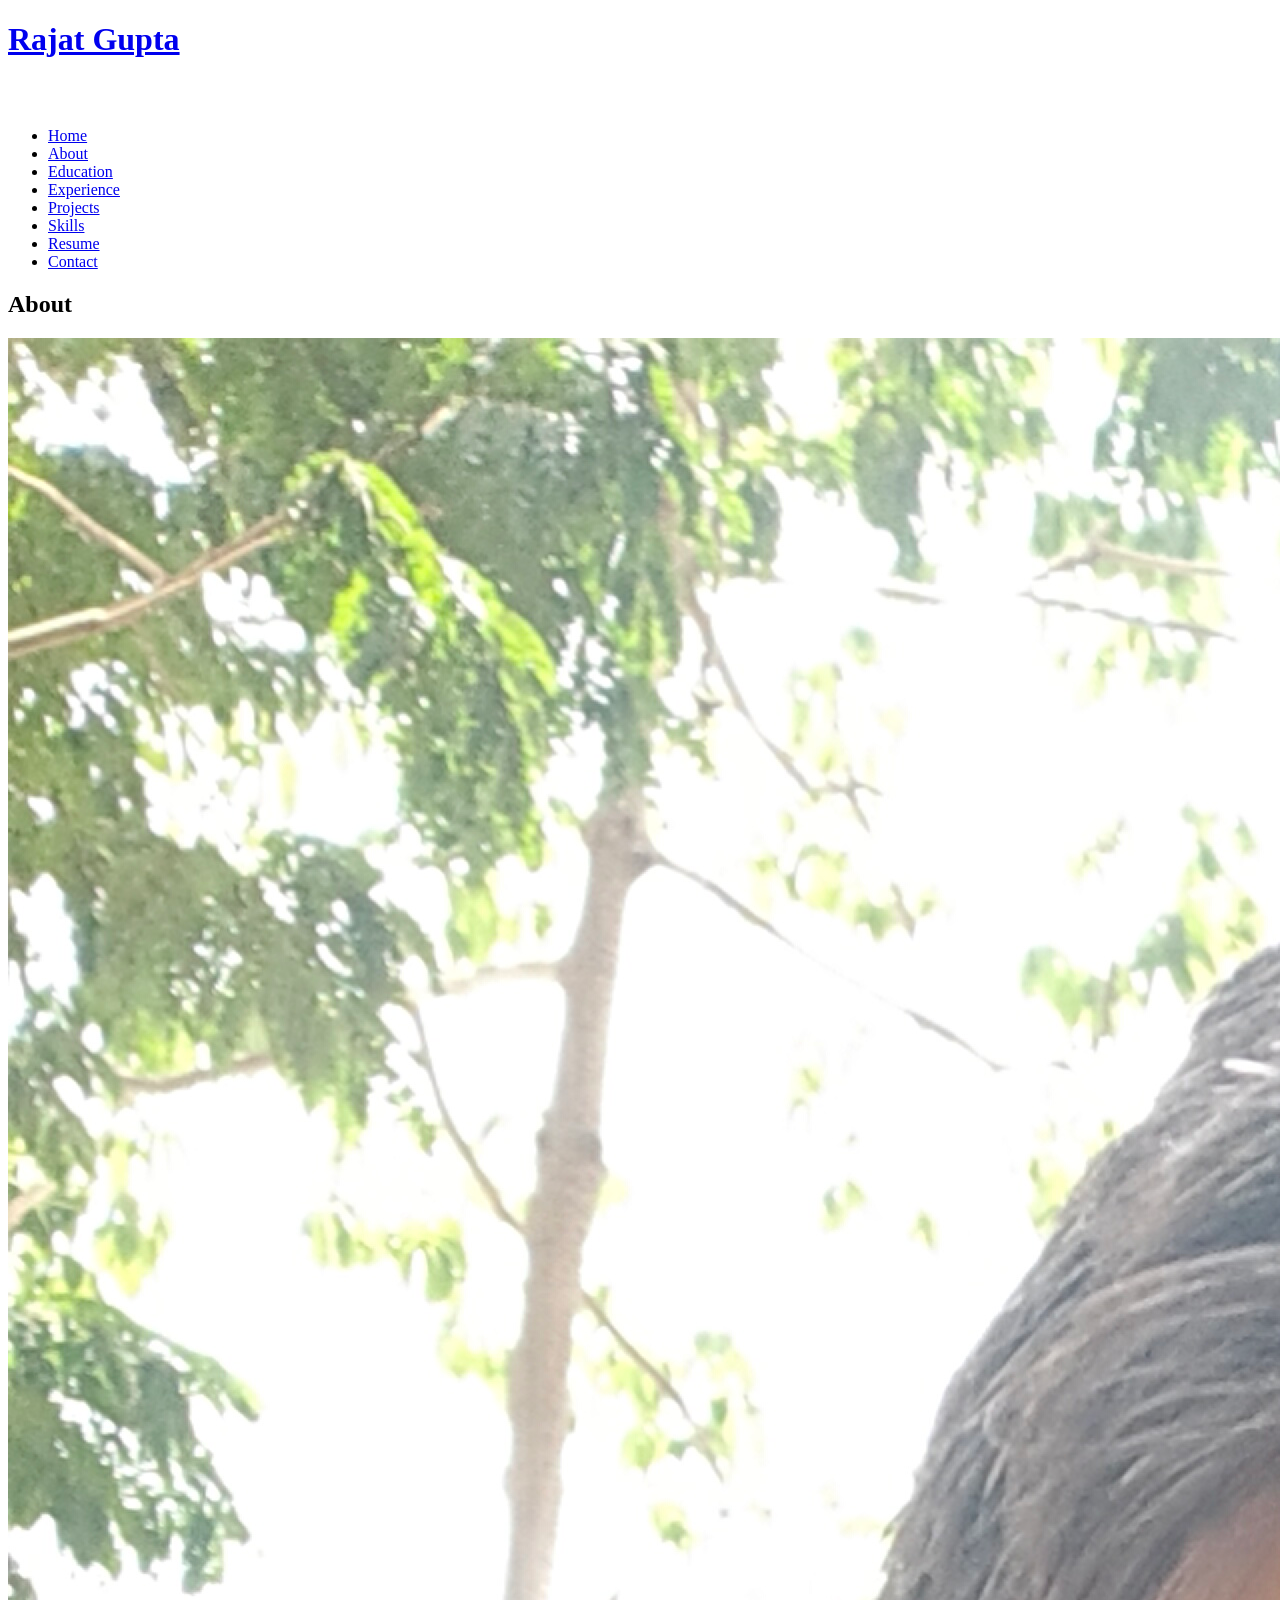
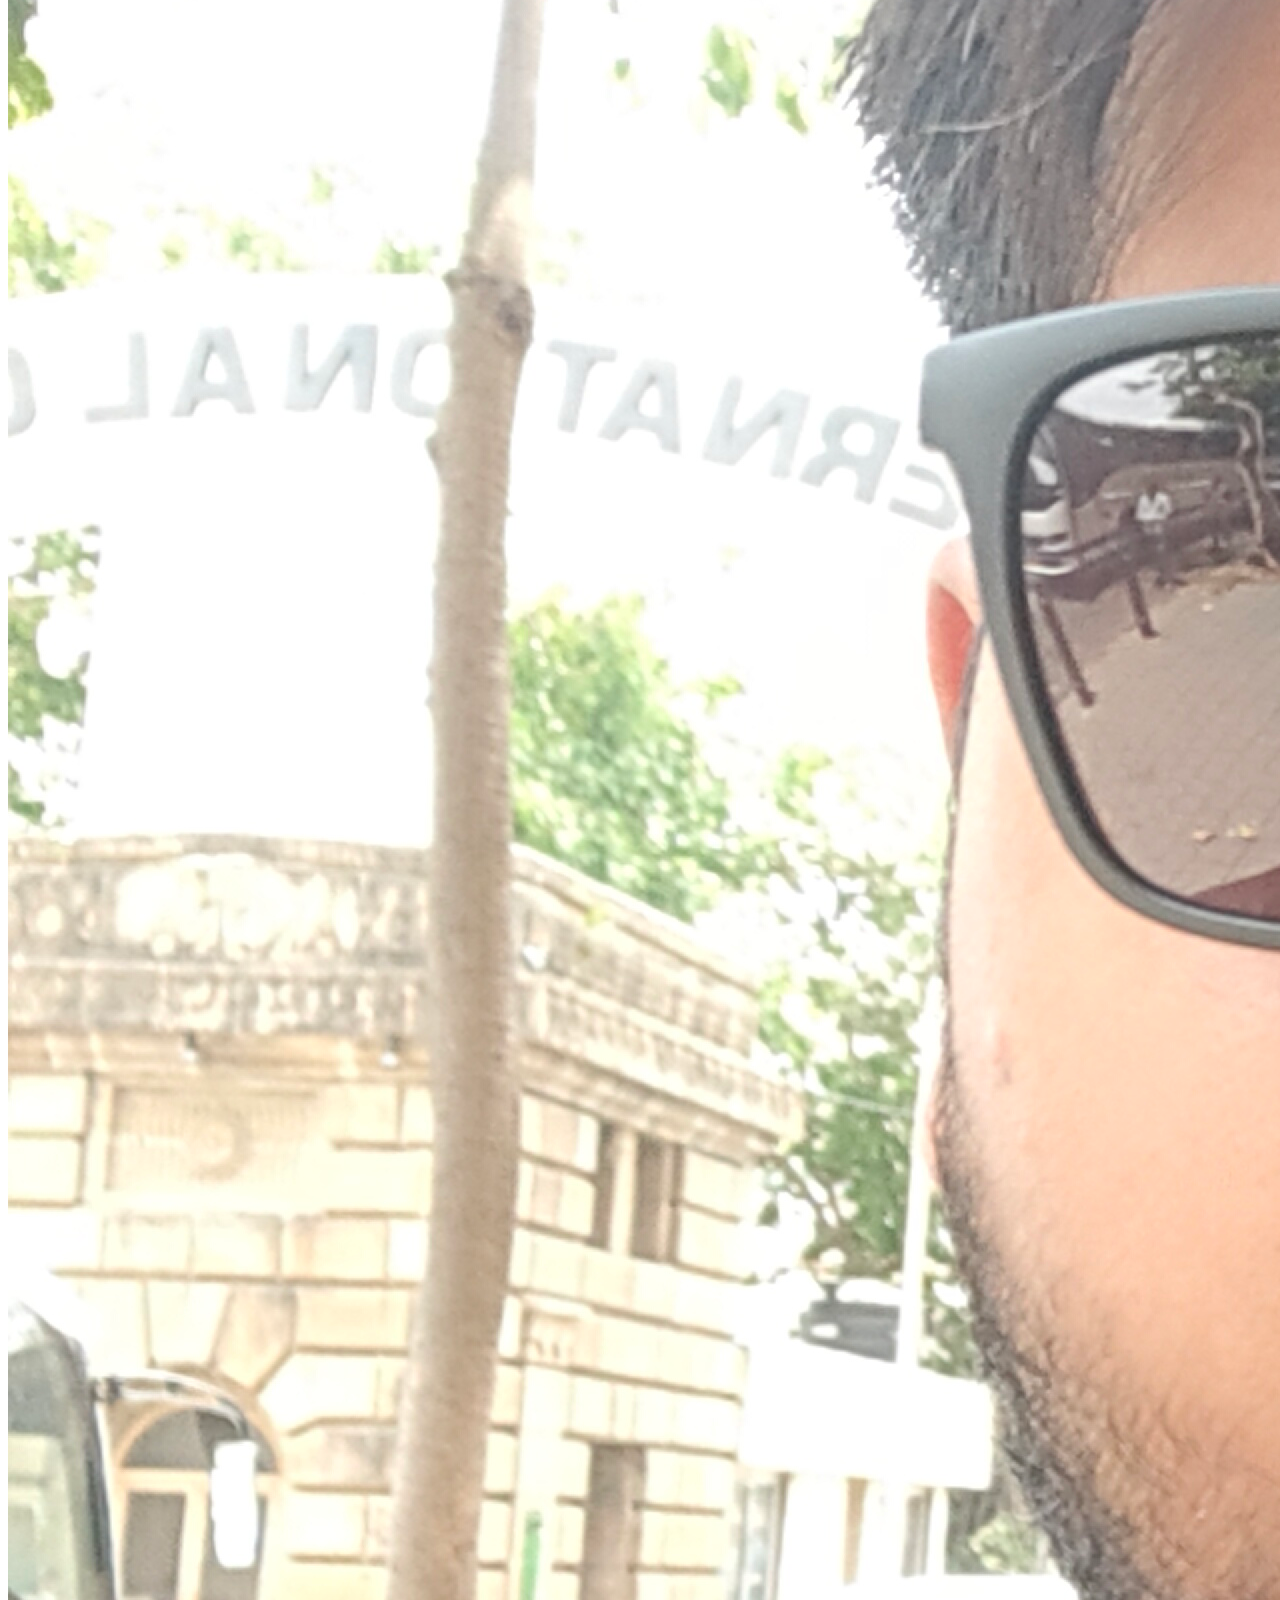
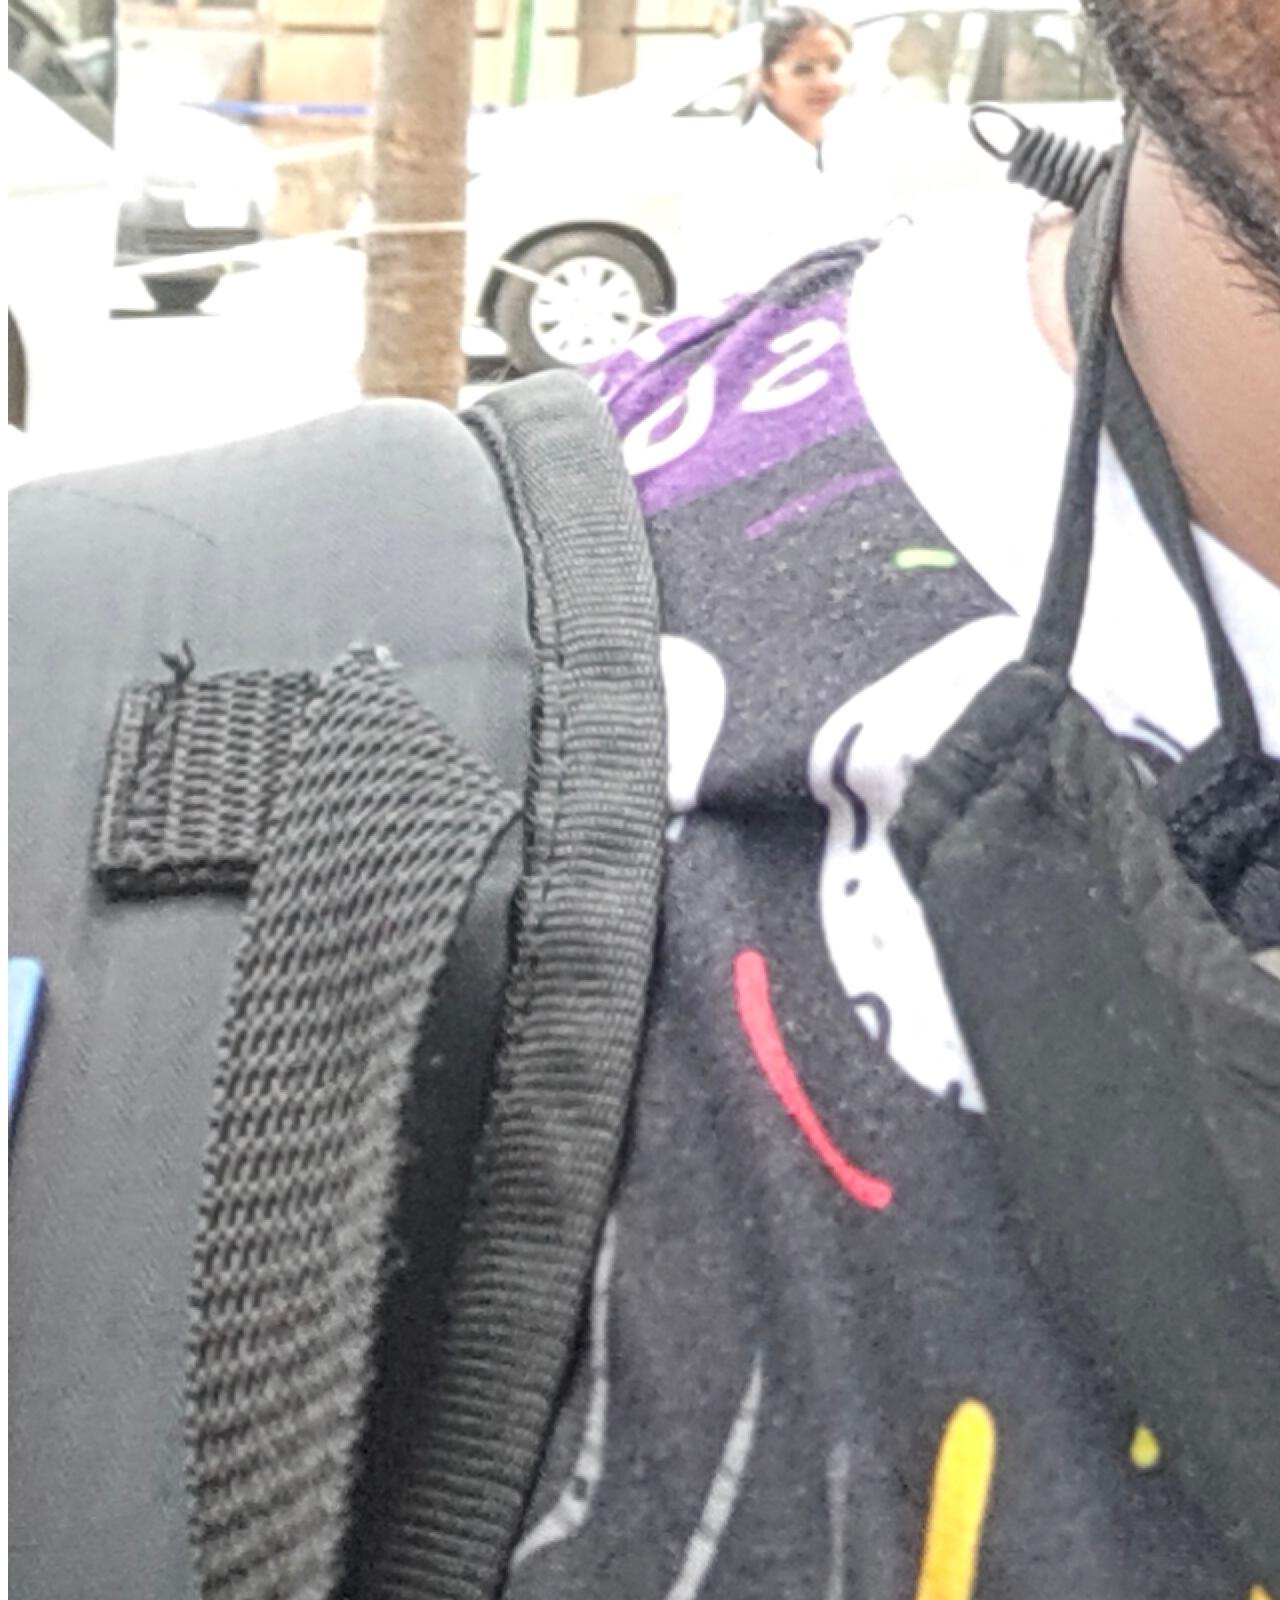
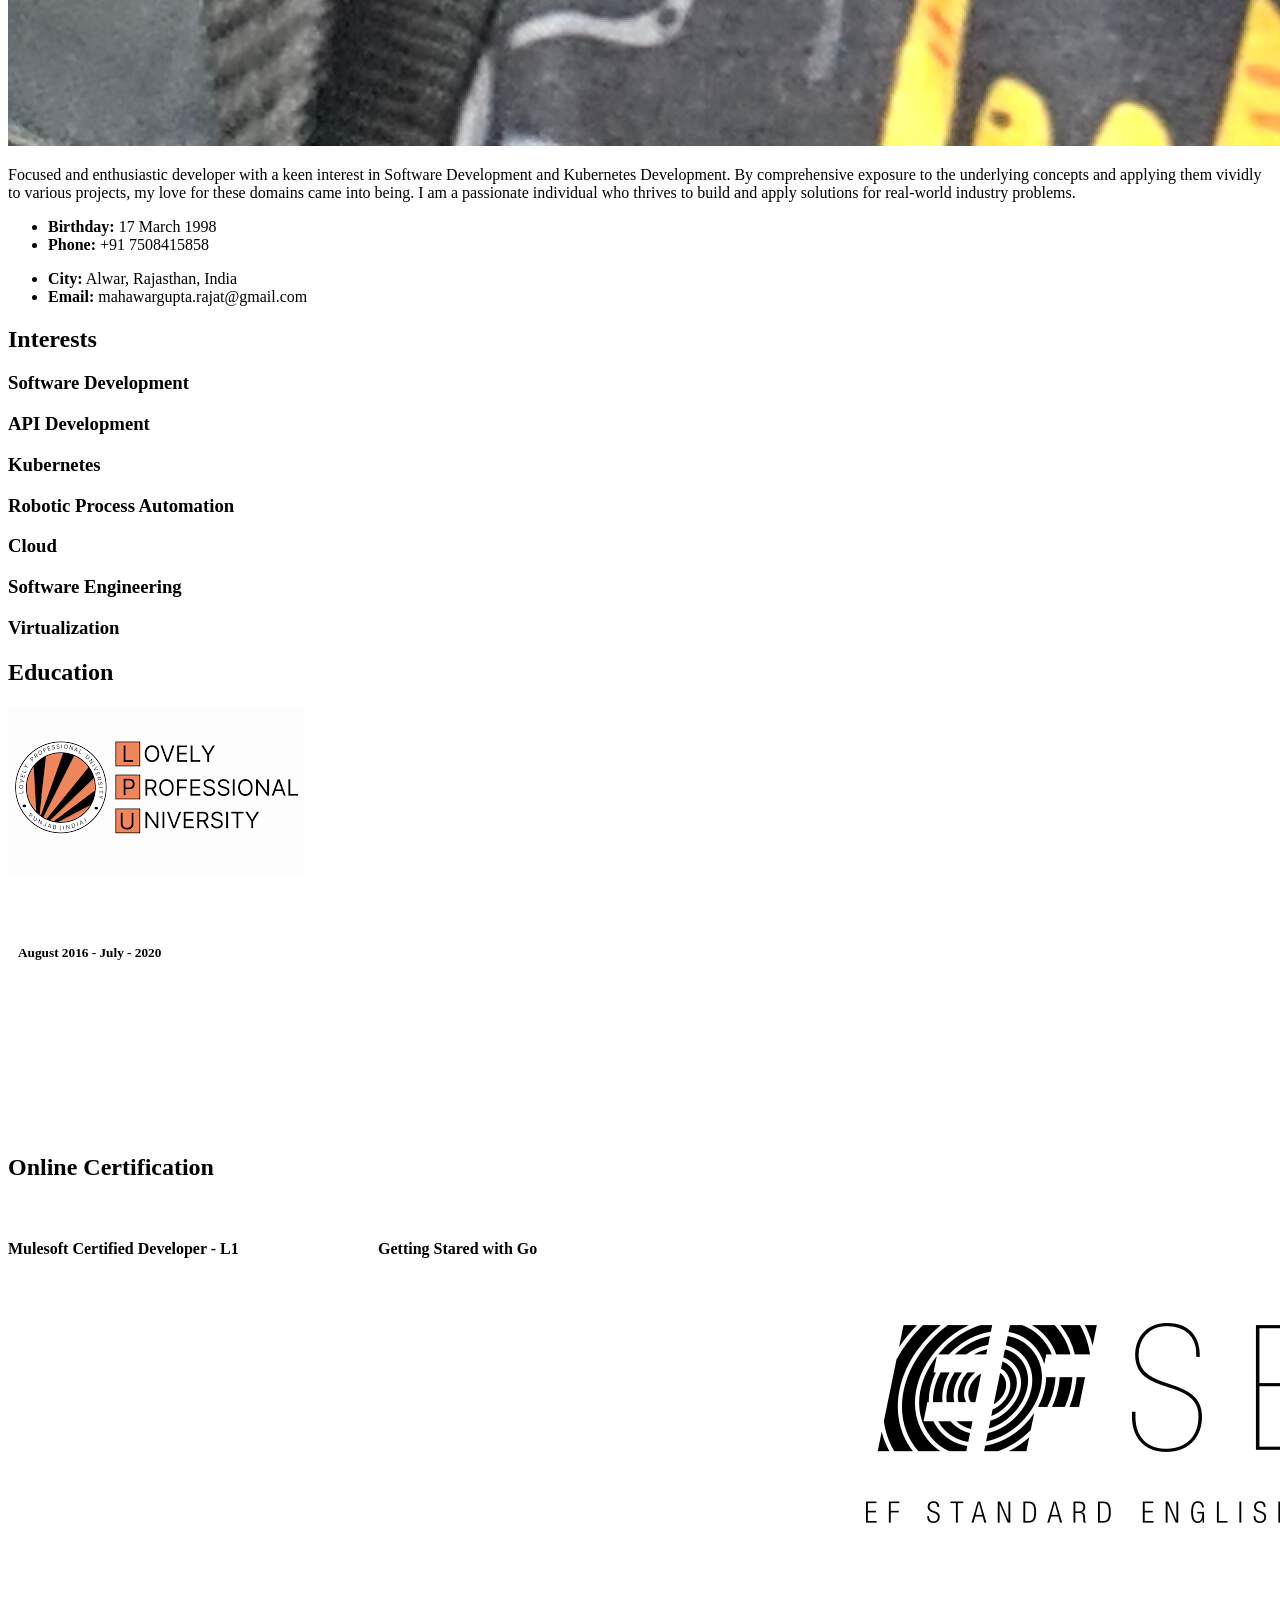
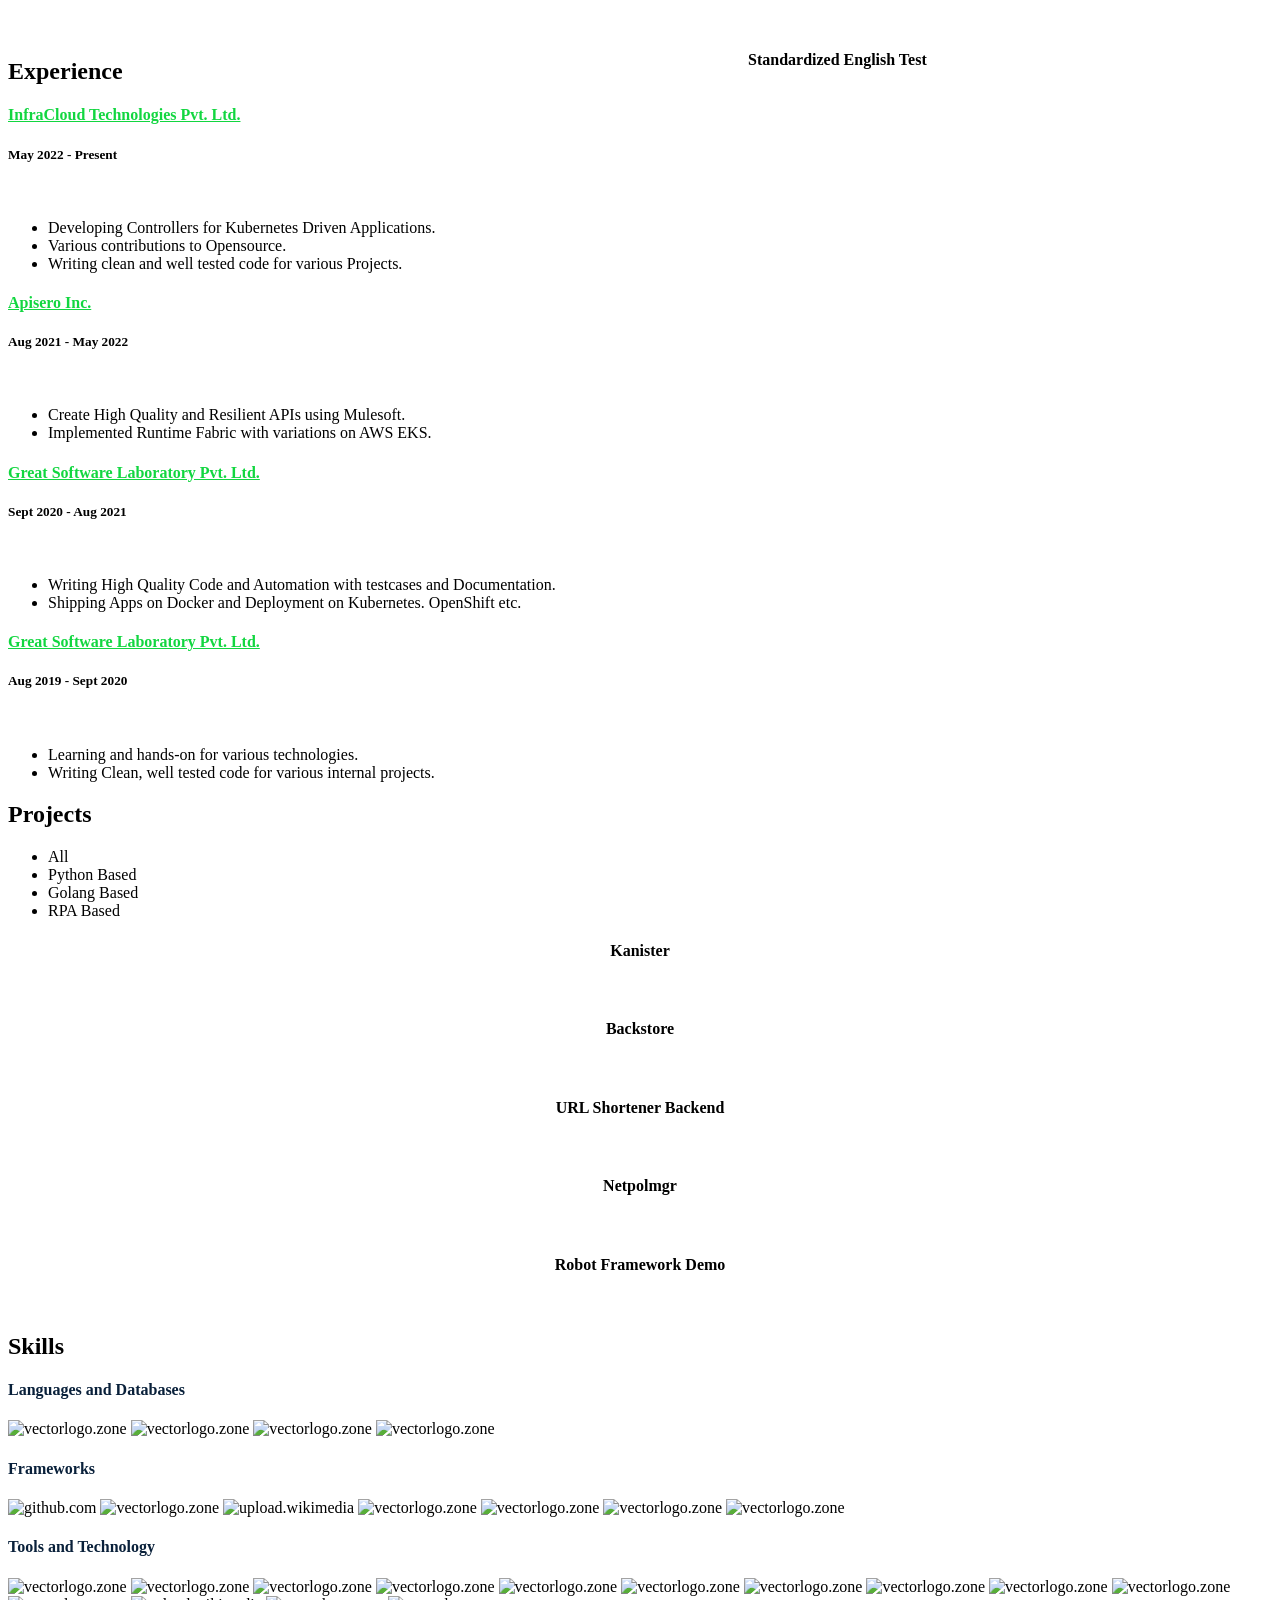
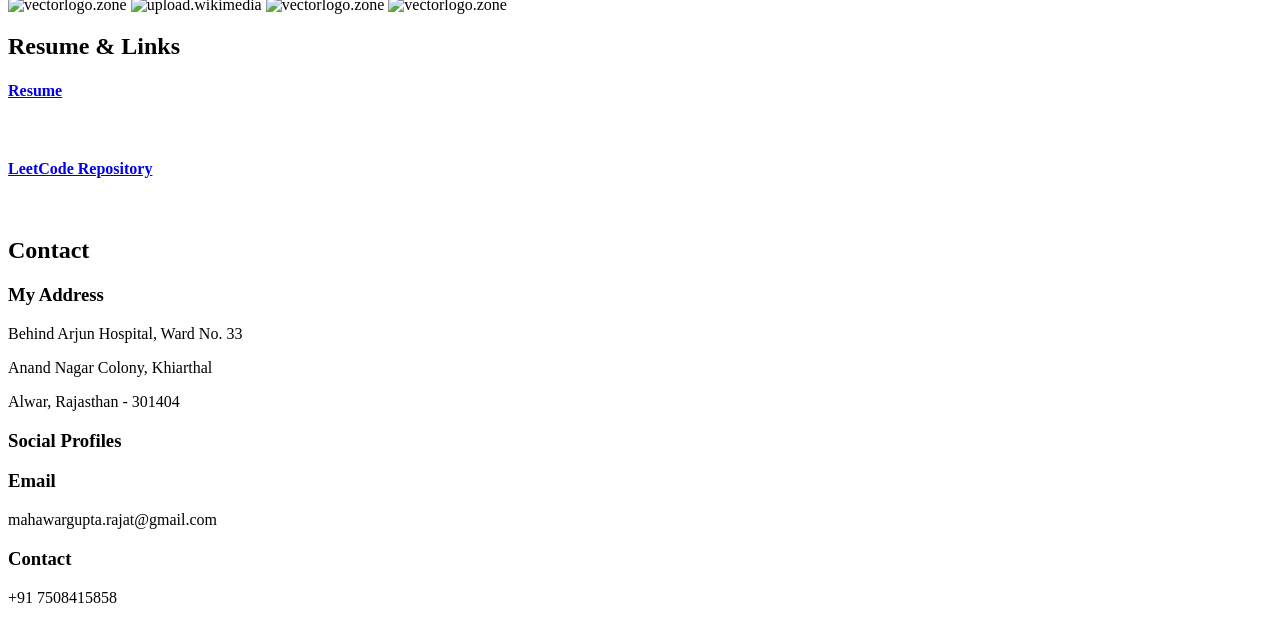
==== commit c0db11ee: "Update Address" ====
--- a/index.html
+++ b/index.html
@@ -518,7 +518,7 @@
           <div class="info-box">
             <i class="bx bx-map"></i>
             <h3>My Address</h3>
-            <p>Behind Gurunani Hosp., Ward No. 33</p>
+            <p>Behind Arjun Hospital, Ward No. 33</p>
             <p>Anand Nagar Colony, Khiarthal</p>
             <p>Alwar, Rajasthan - 301404</p>
           </div>
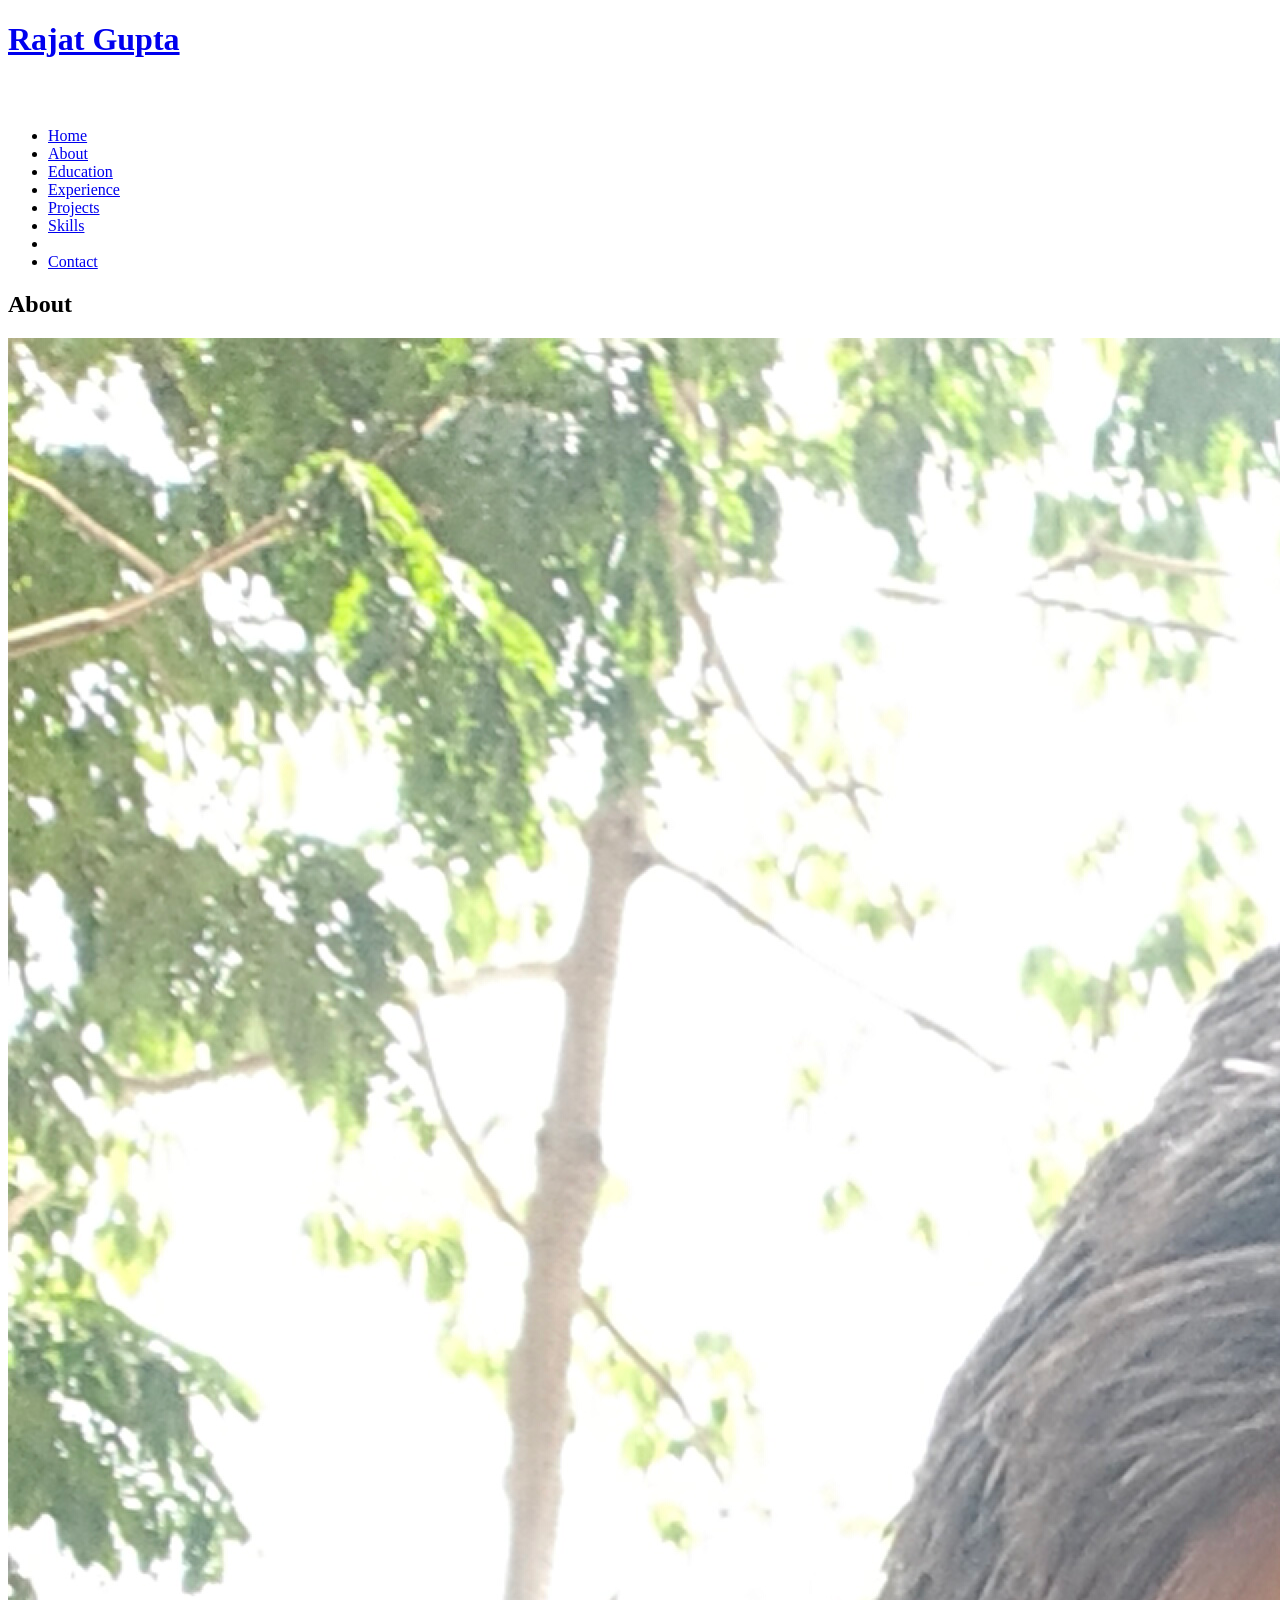
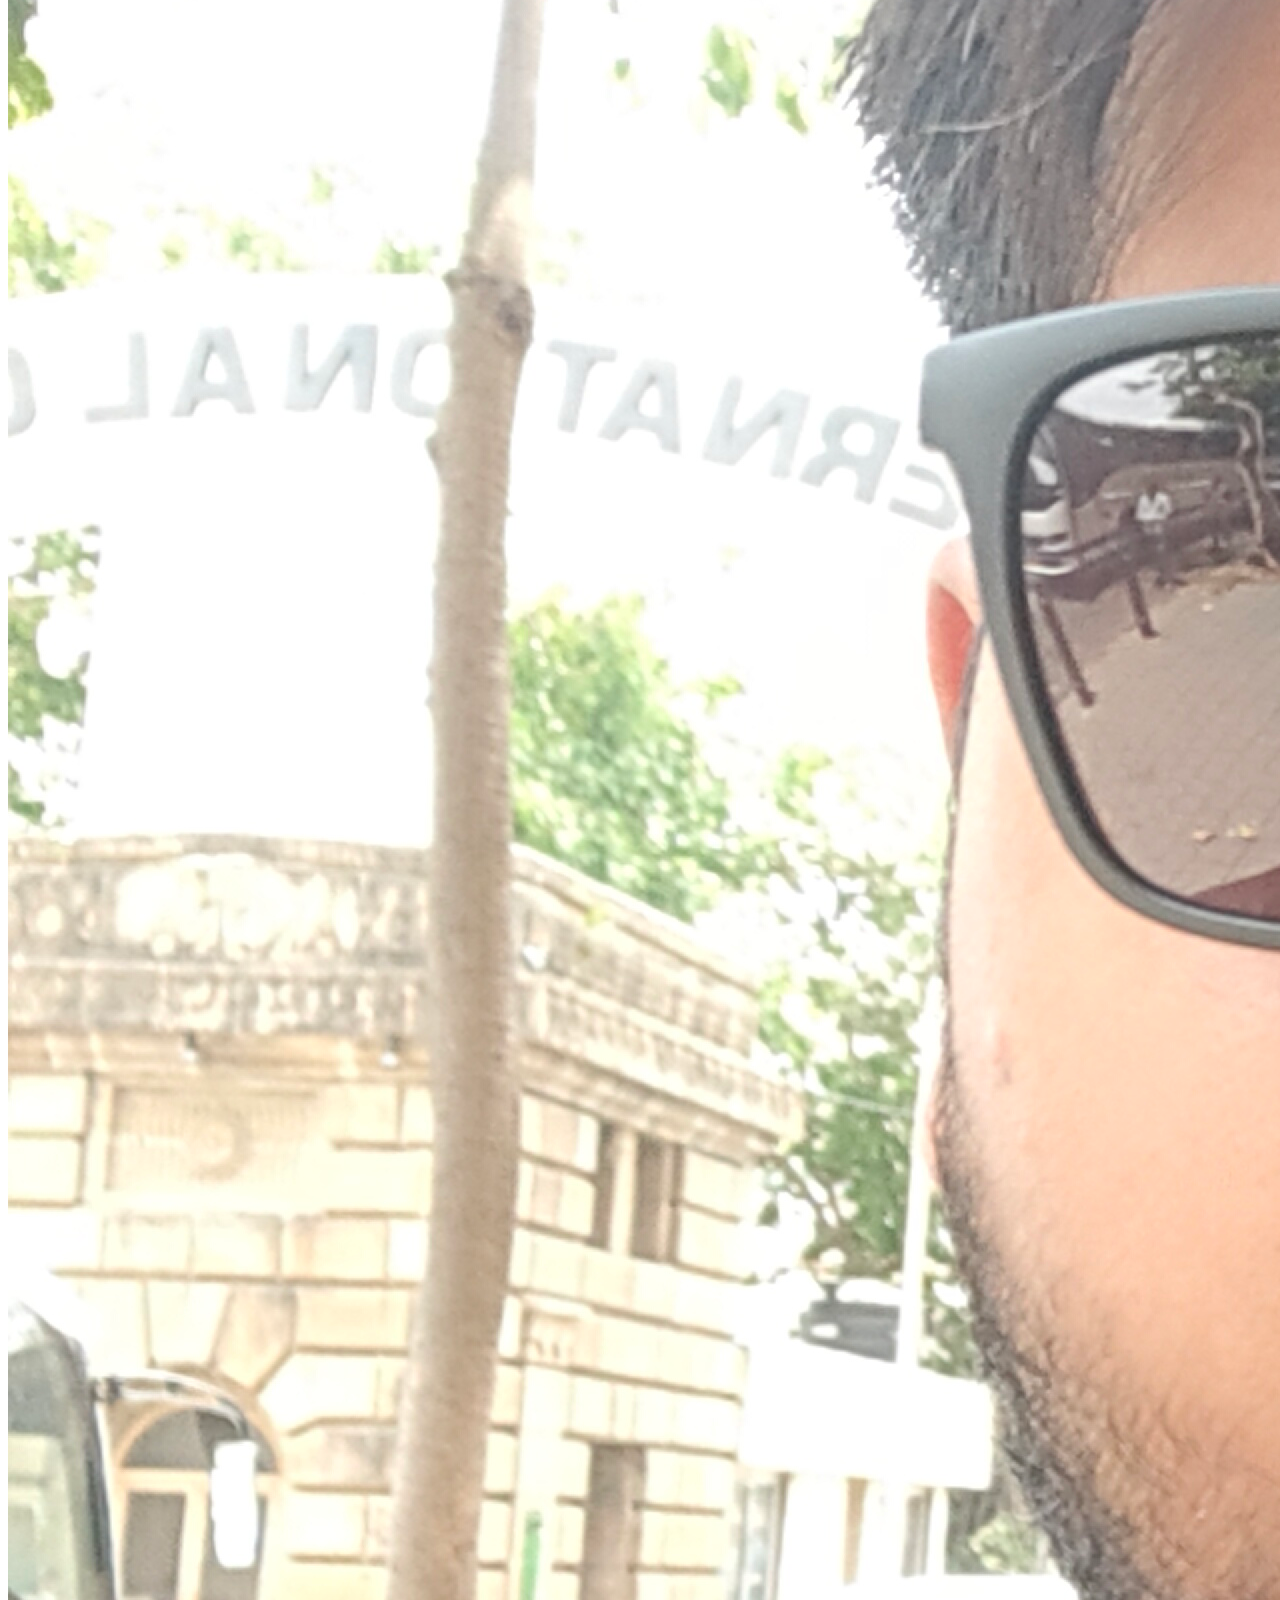
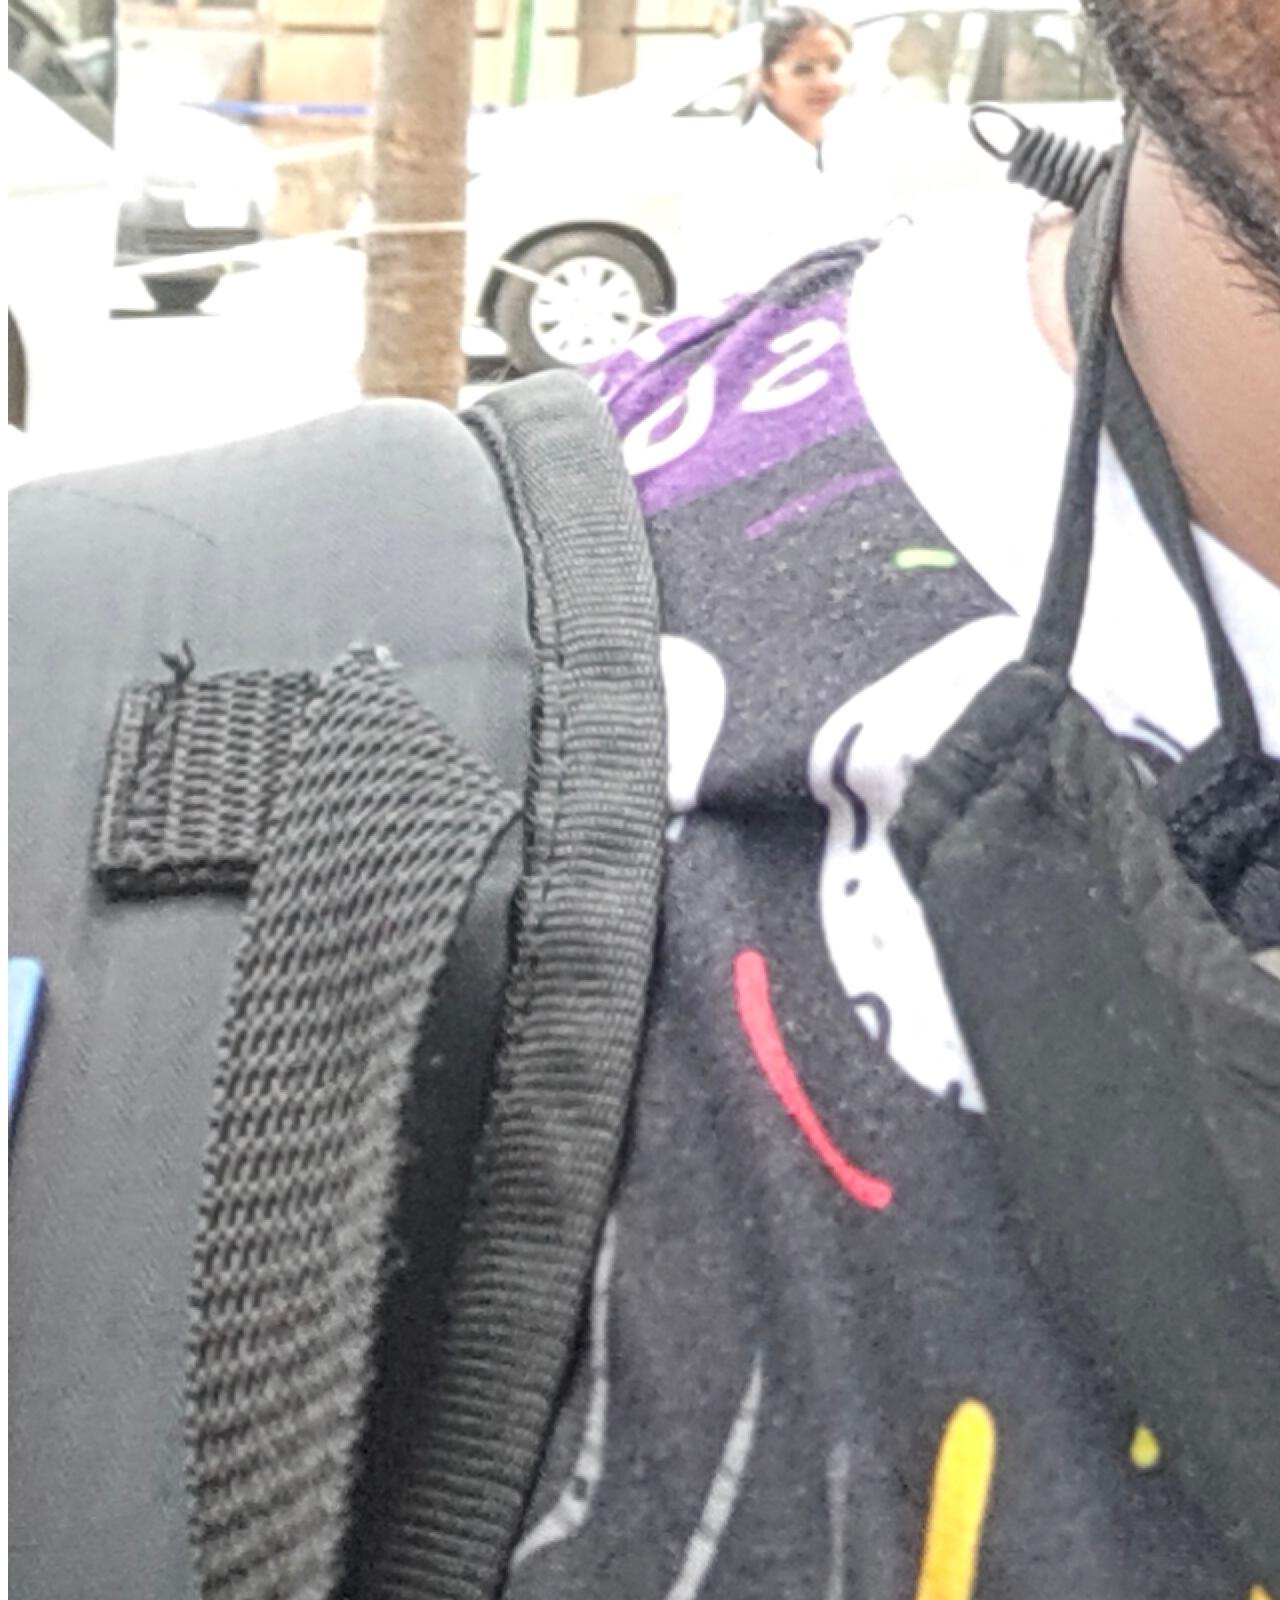
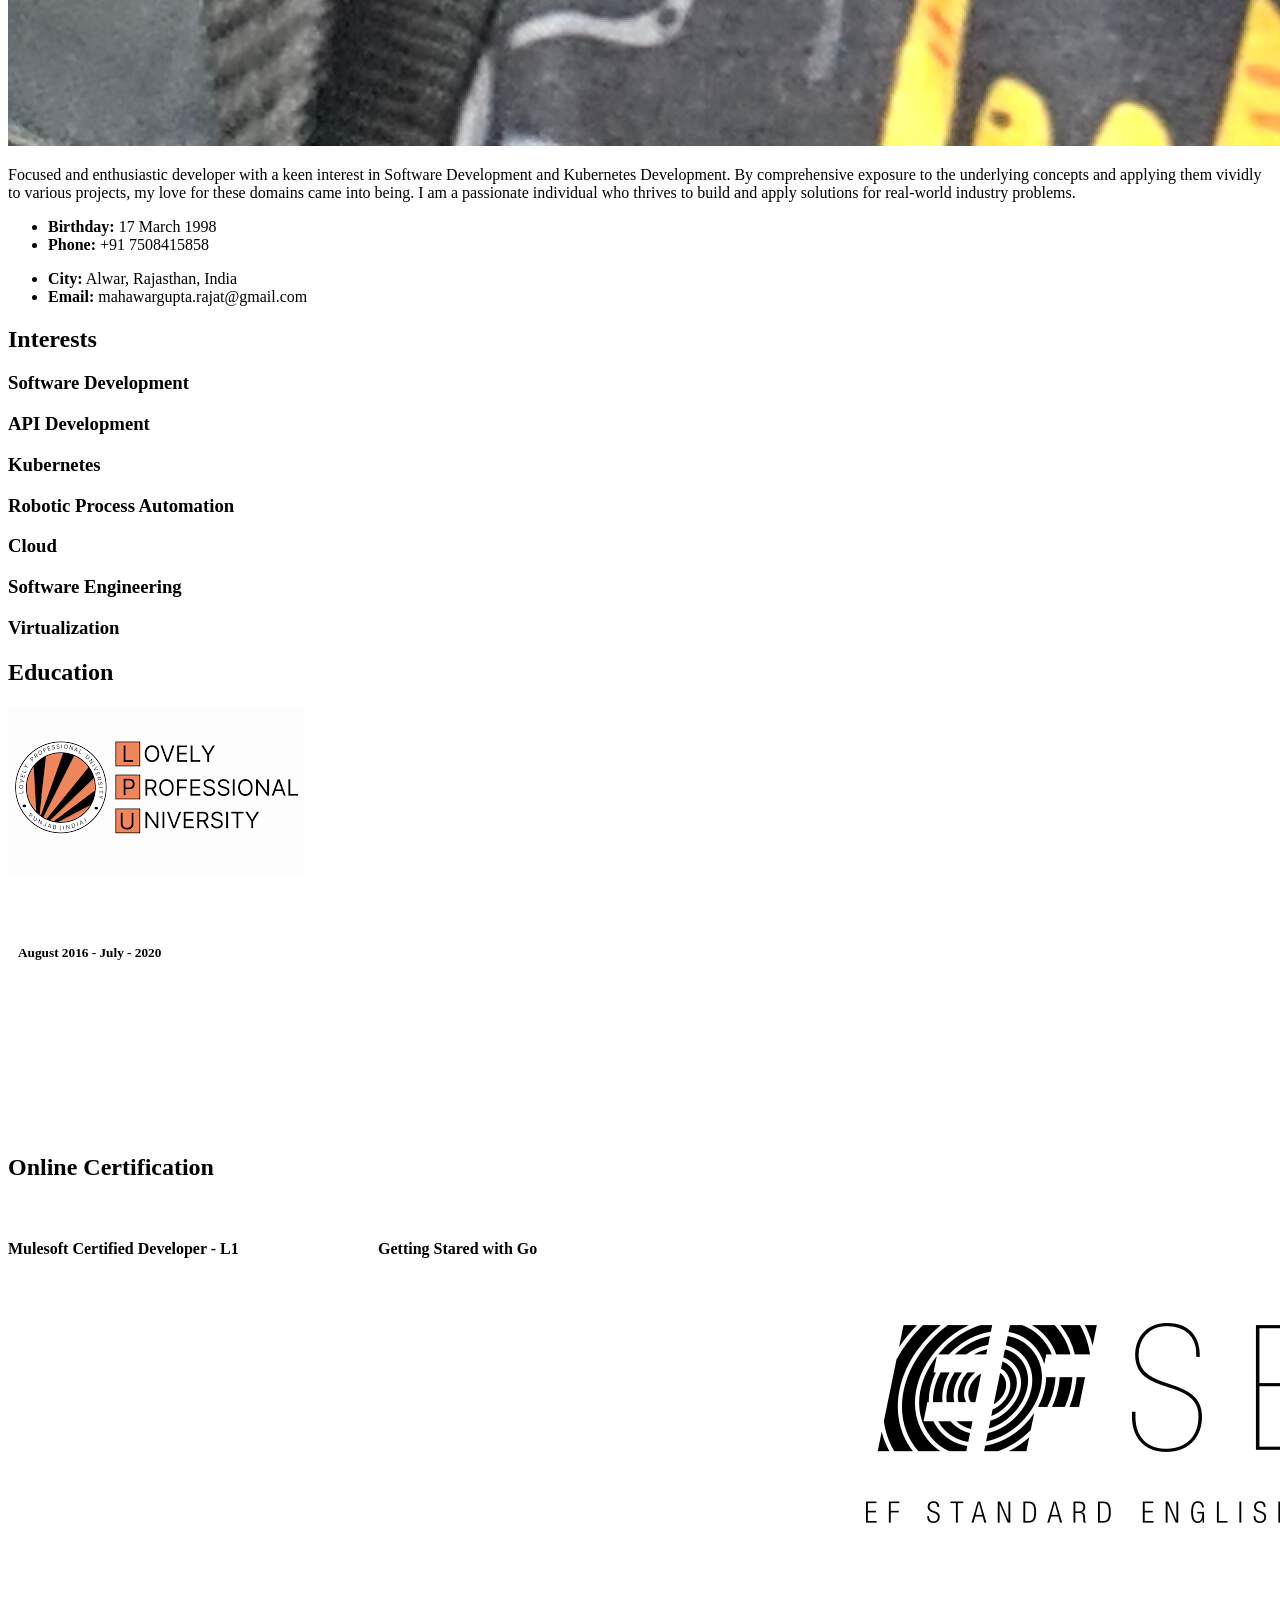
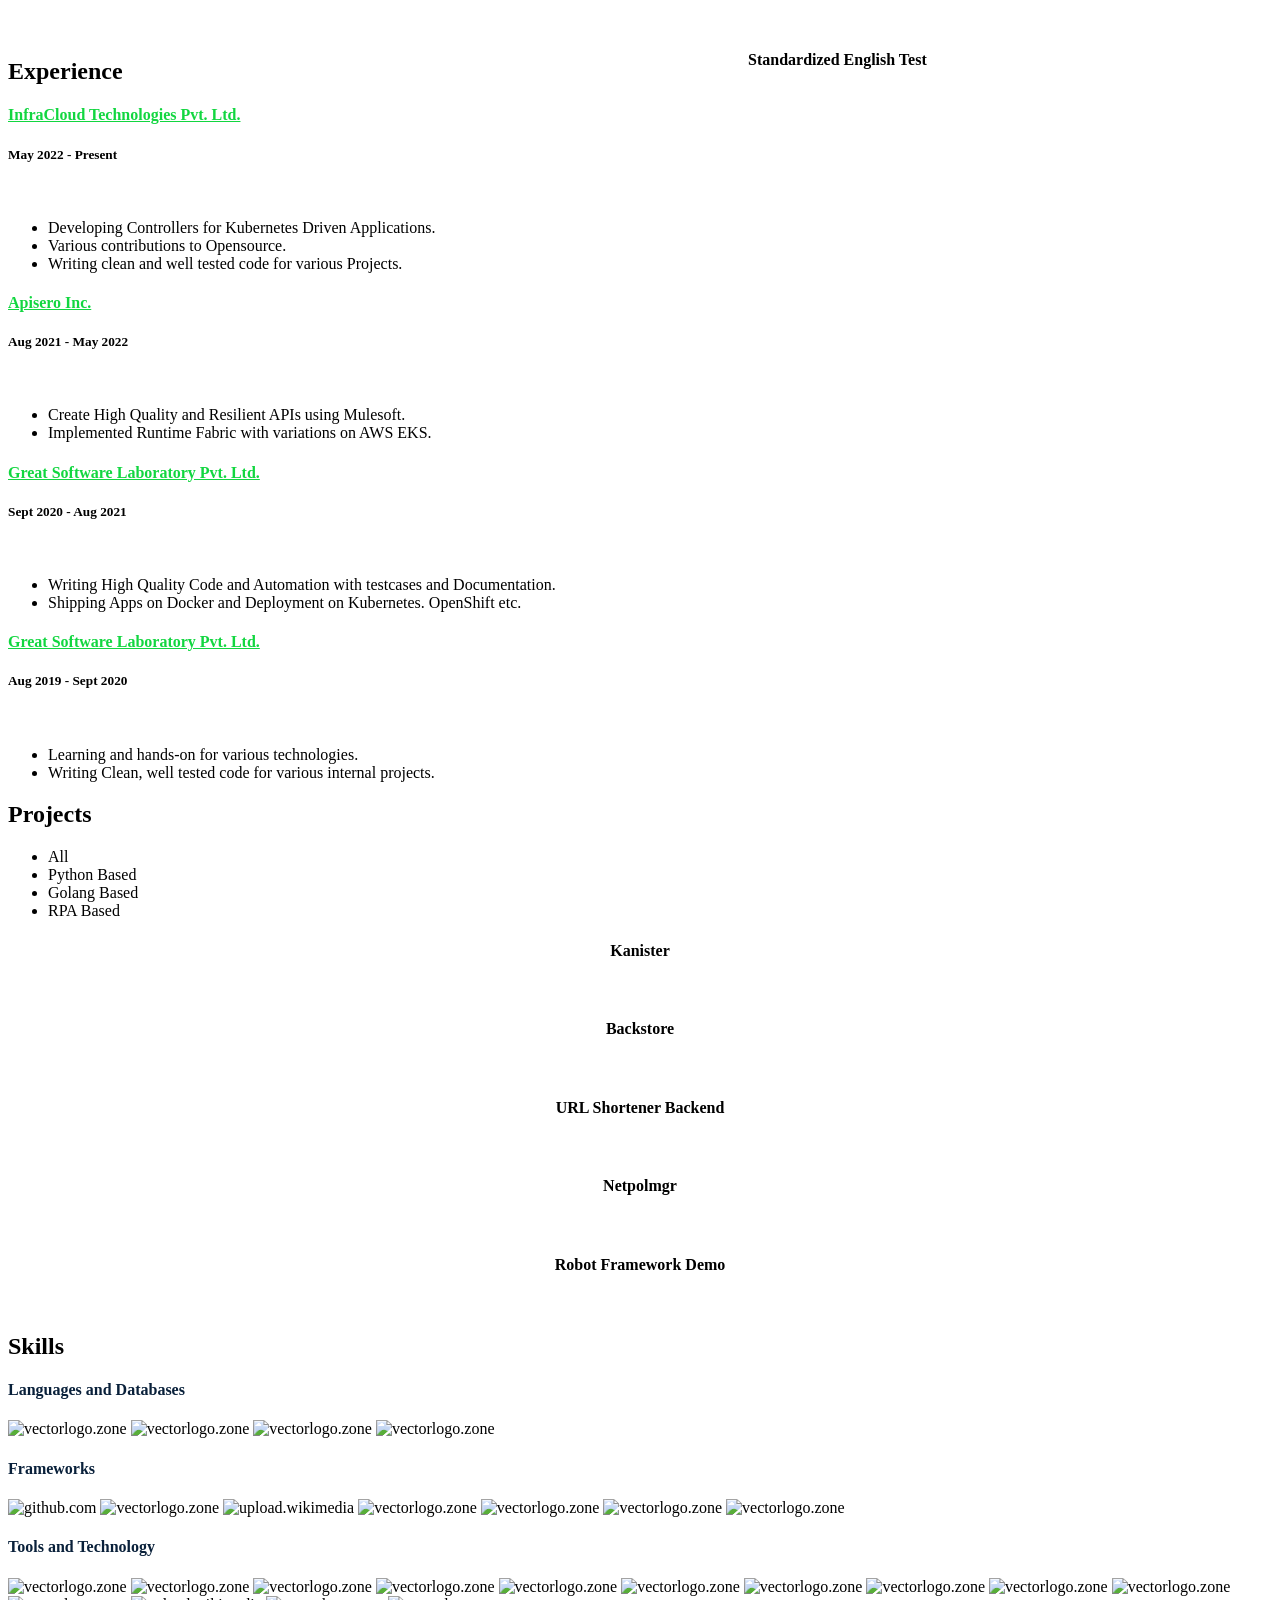
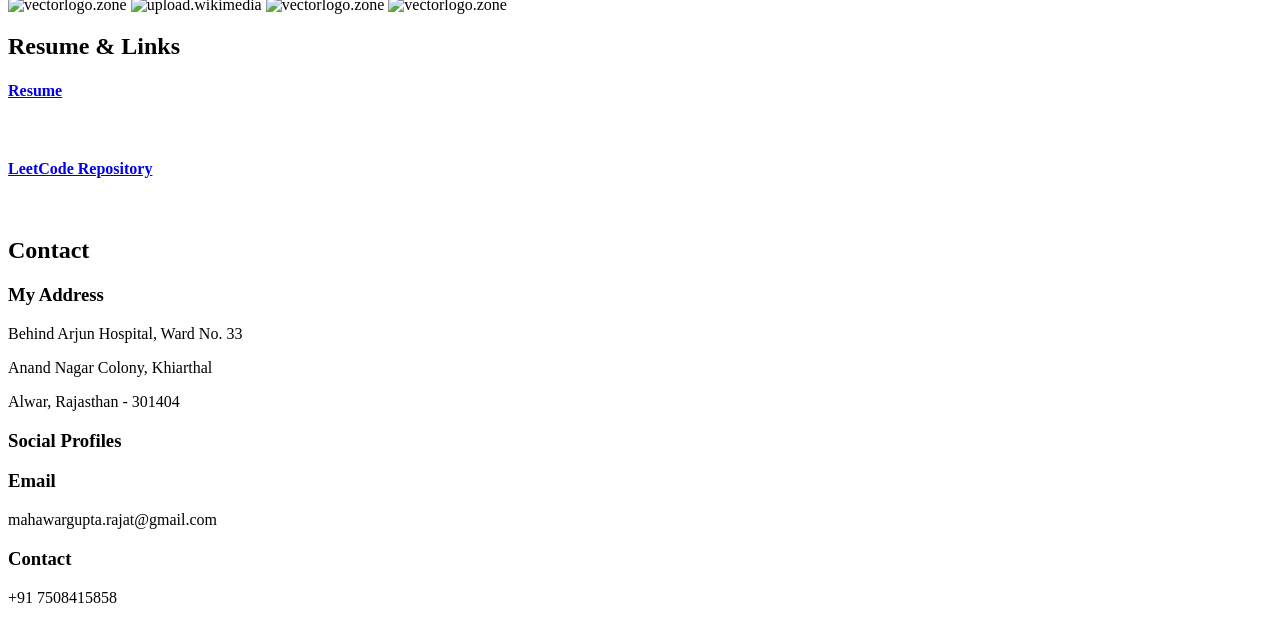
==== commit 76f0cf06: "Update resume link" ====
--- a/index.html
+++ b/index.html
@@ -74,7 +74,7 @@
 <!--          <li><a href="#projects"> <span>Projects</span></a></li>-->
           <li><a href="#portfolio"> <span>Projects</span></a></li>
           <li><a href="#skills"> <span>Skills</span></a></li>
-          <li><a href="https://drive.google.com/file/d/1-oUat_-gWqmAH7bEjgjdJHUI9k9e_BxA/view?usp=sharing" target="_blank"> <span>Resume</span></a></li>
+          <li><a href="https://drive.google.com/file/d/1tkGExMcOmFSa_sf9Cvm6ZHdW8uYw-2-I/view?usp=share_link" target="_blank"> <span></span></a></li>
           <!-- <li><a href="#links"> <span>Resume & Links</span></a></li> -->
           <li><a href="#contacts"> <span>Contact</span></a></li>
 
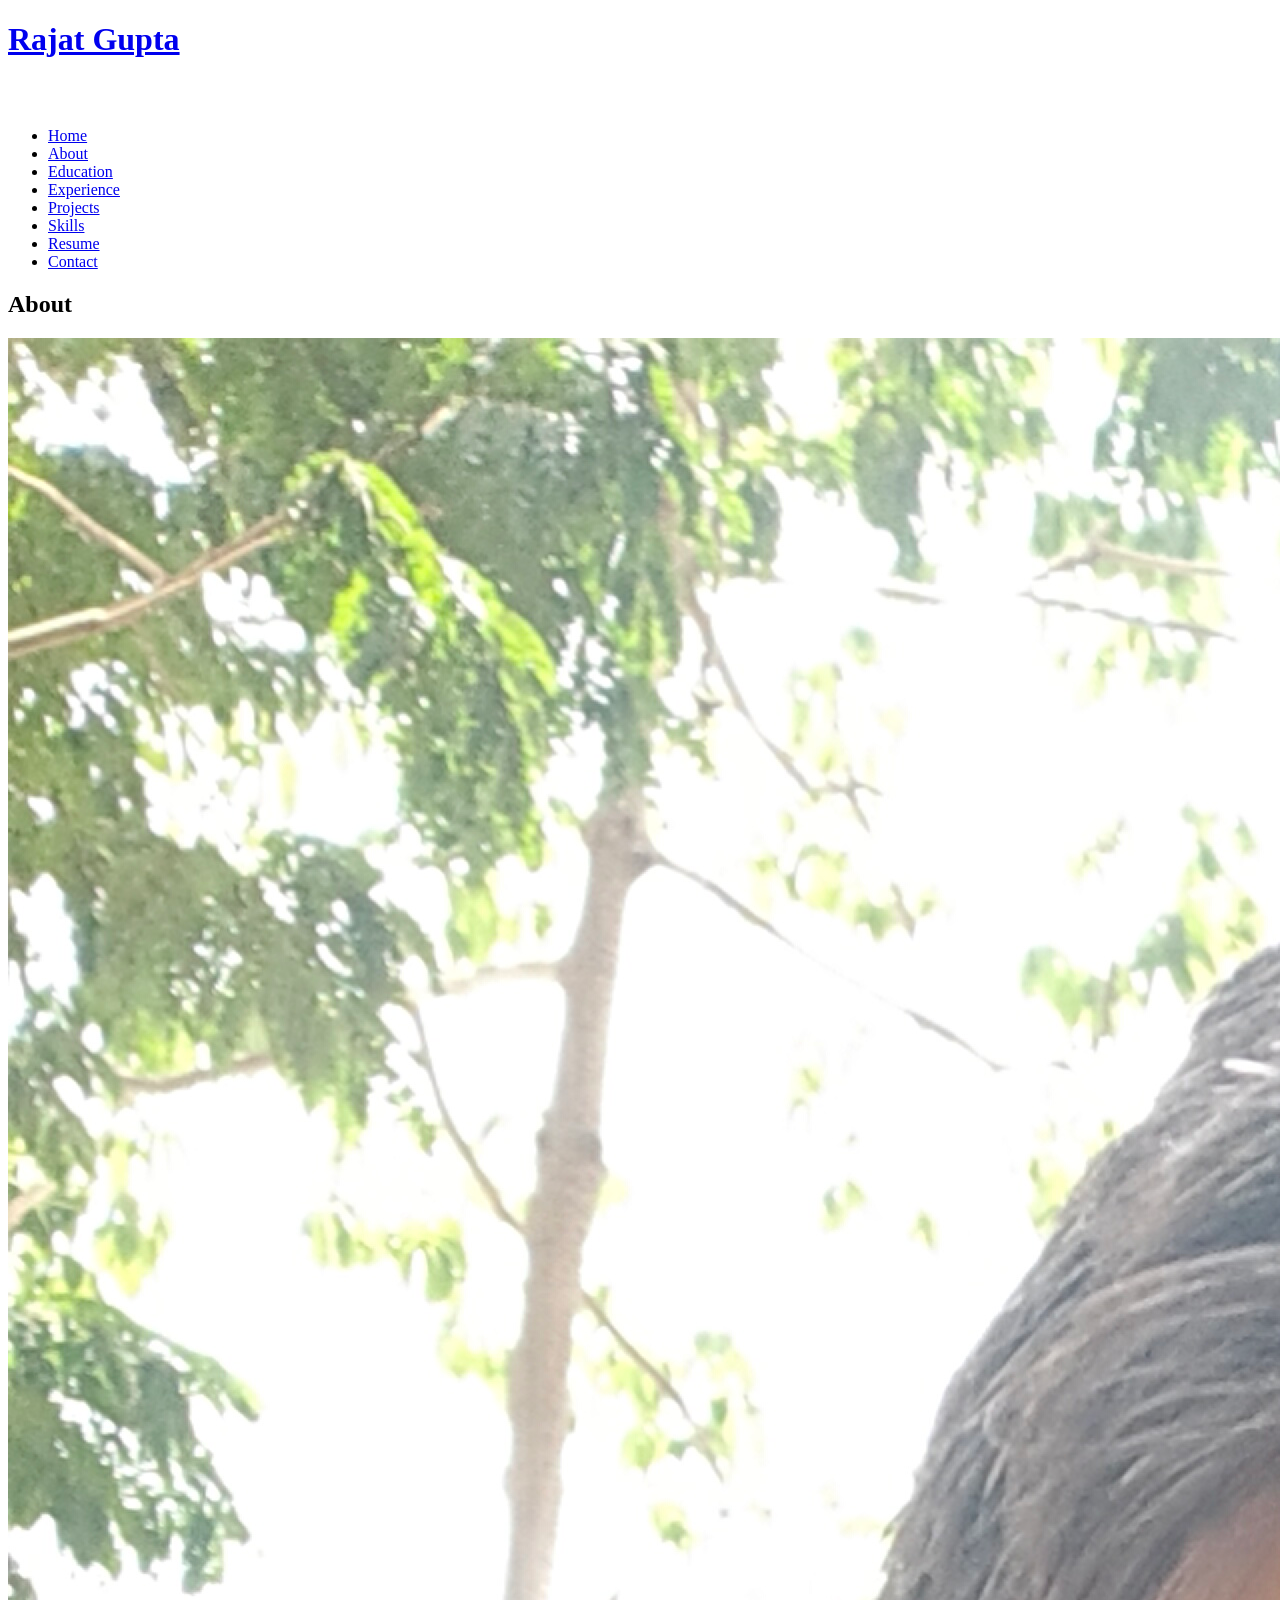
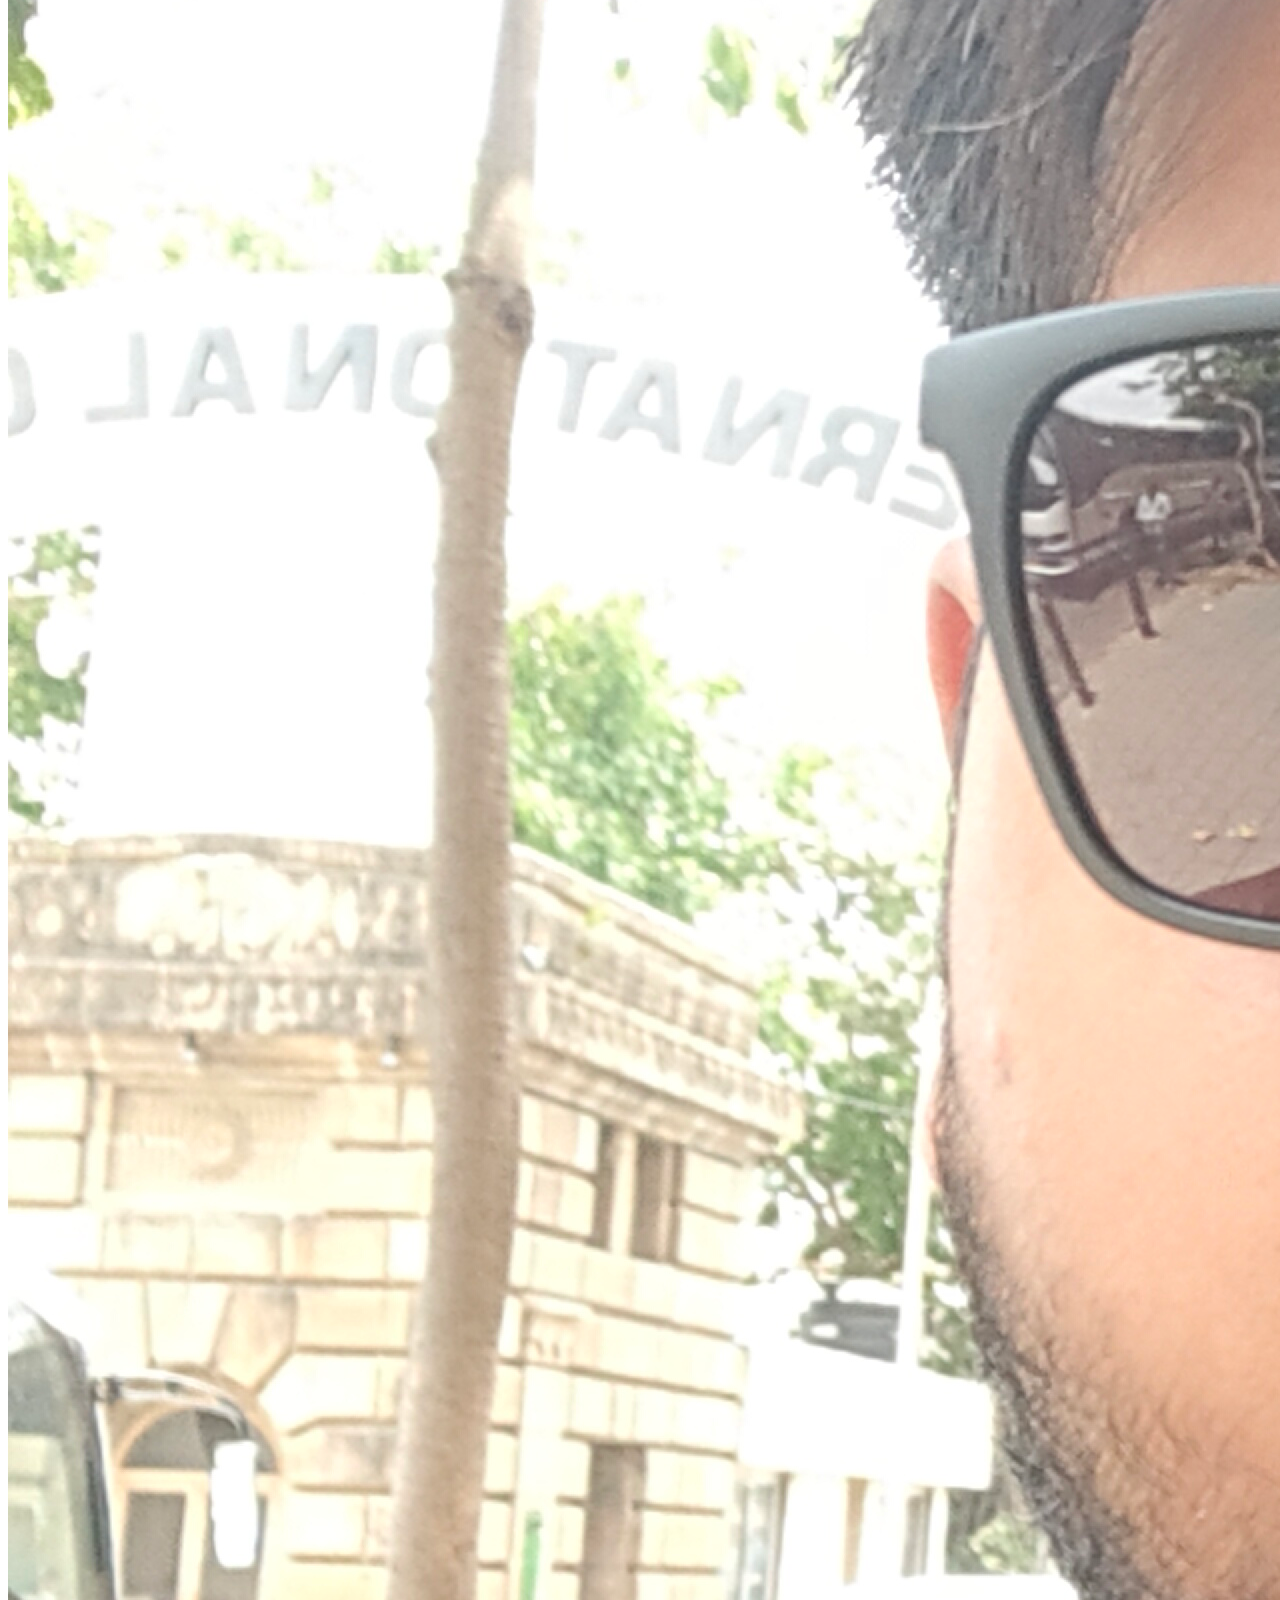
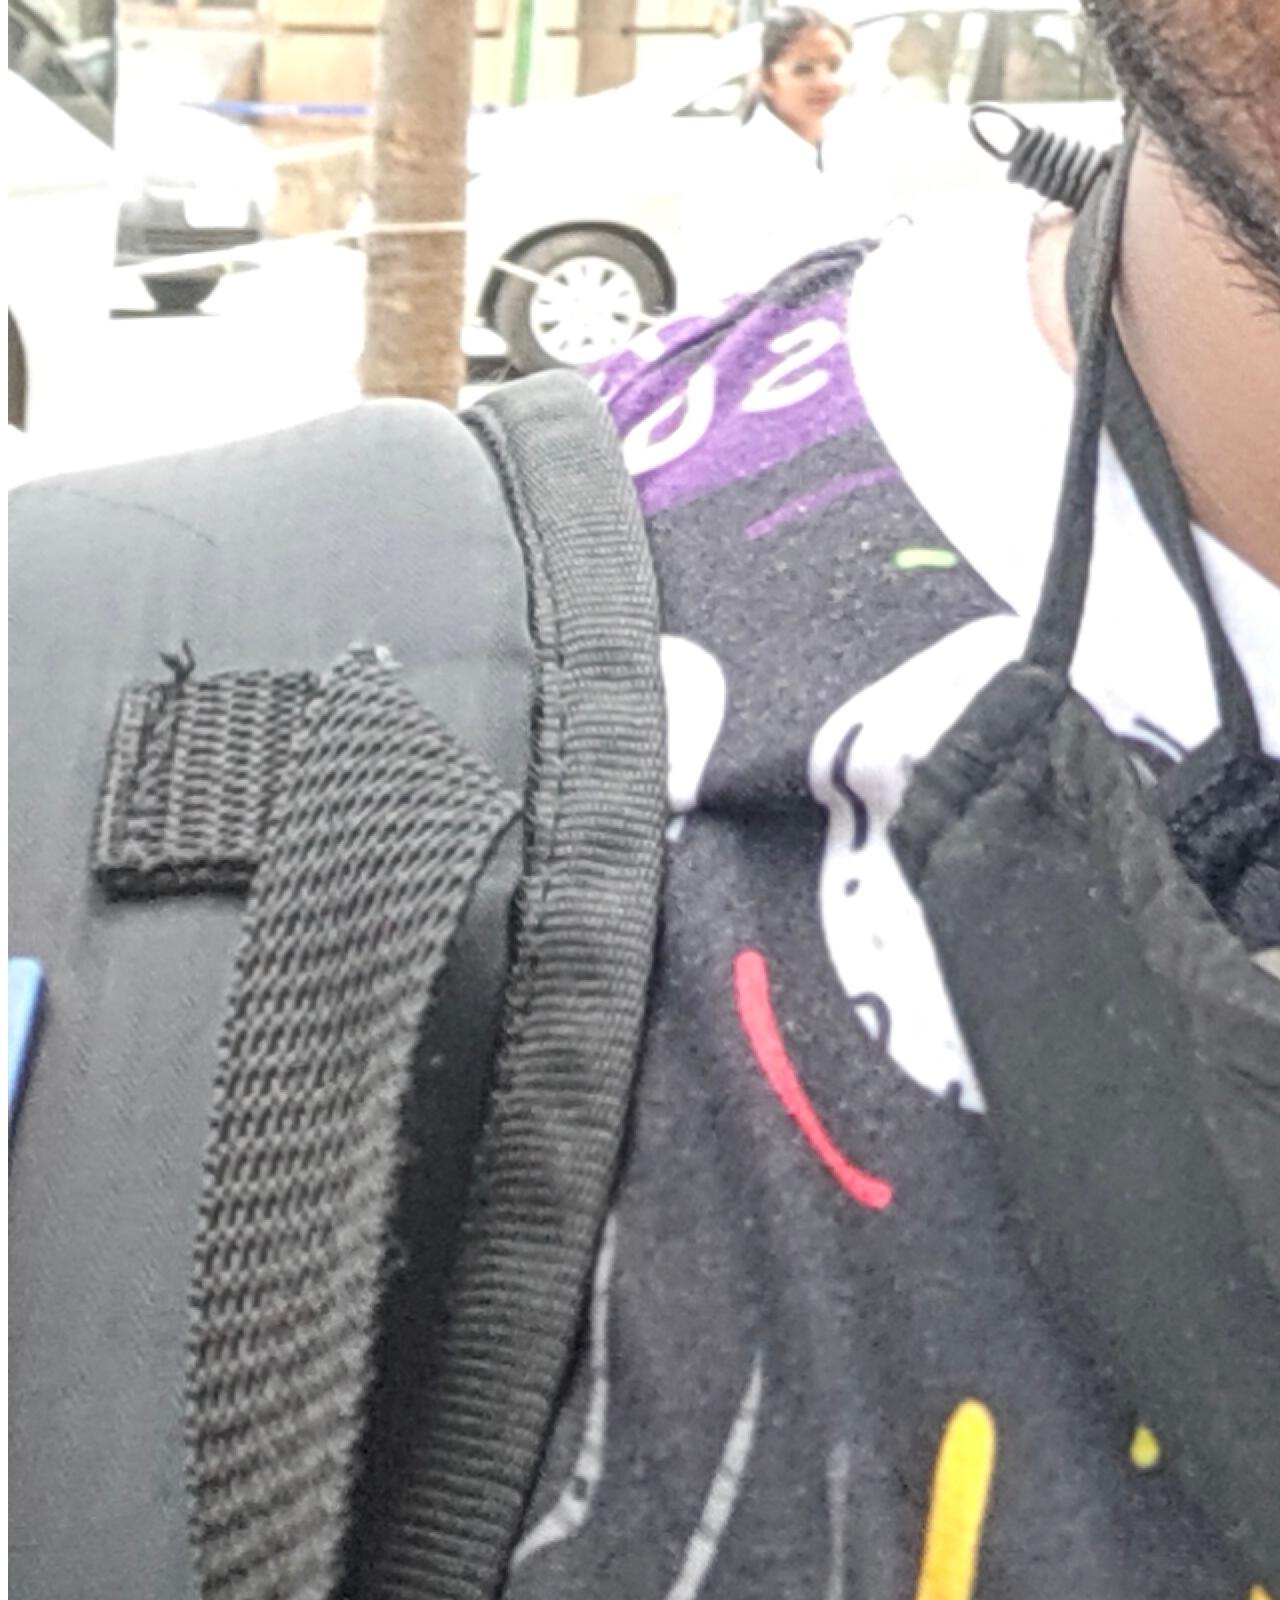
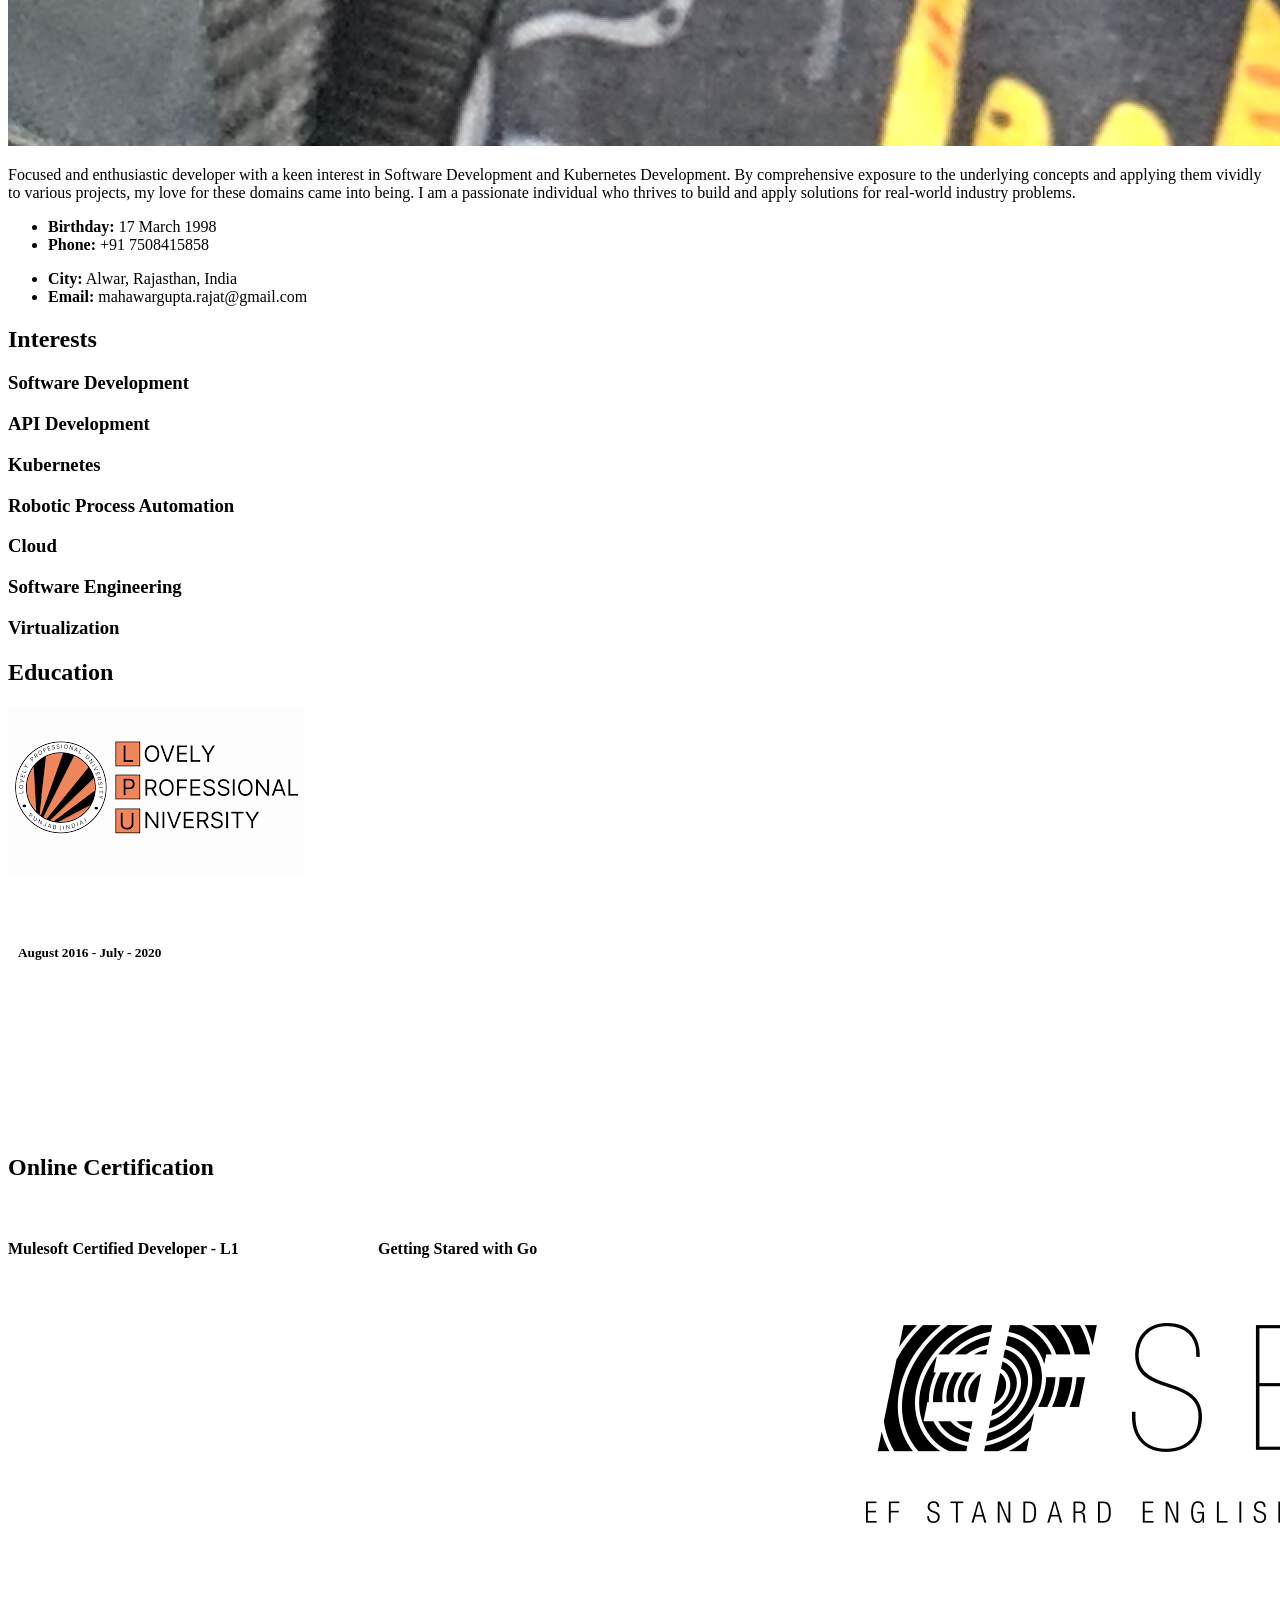
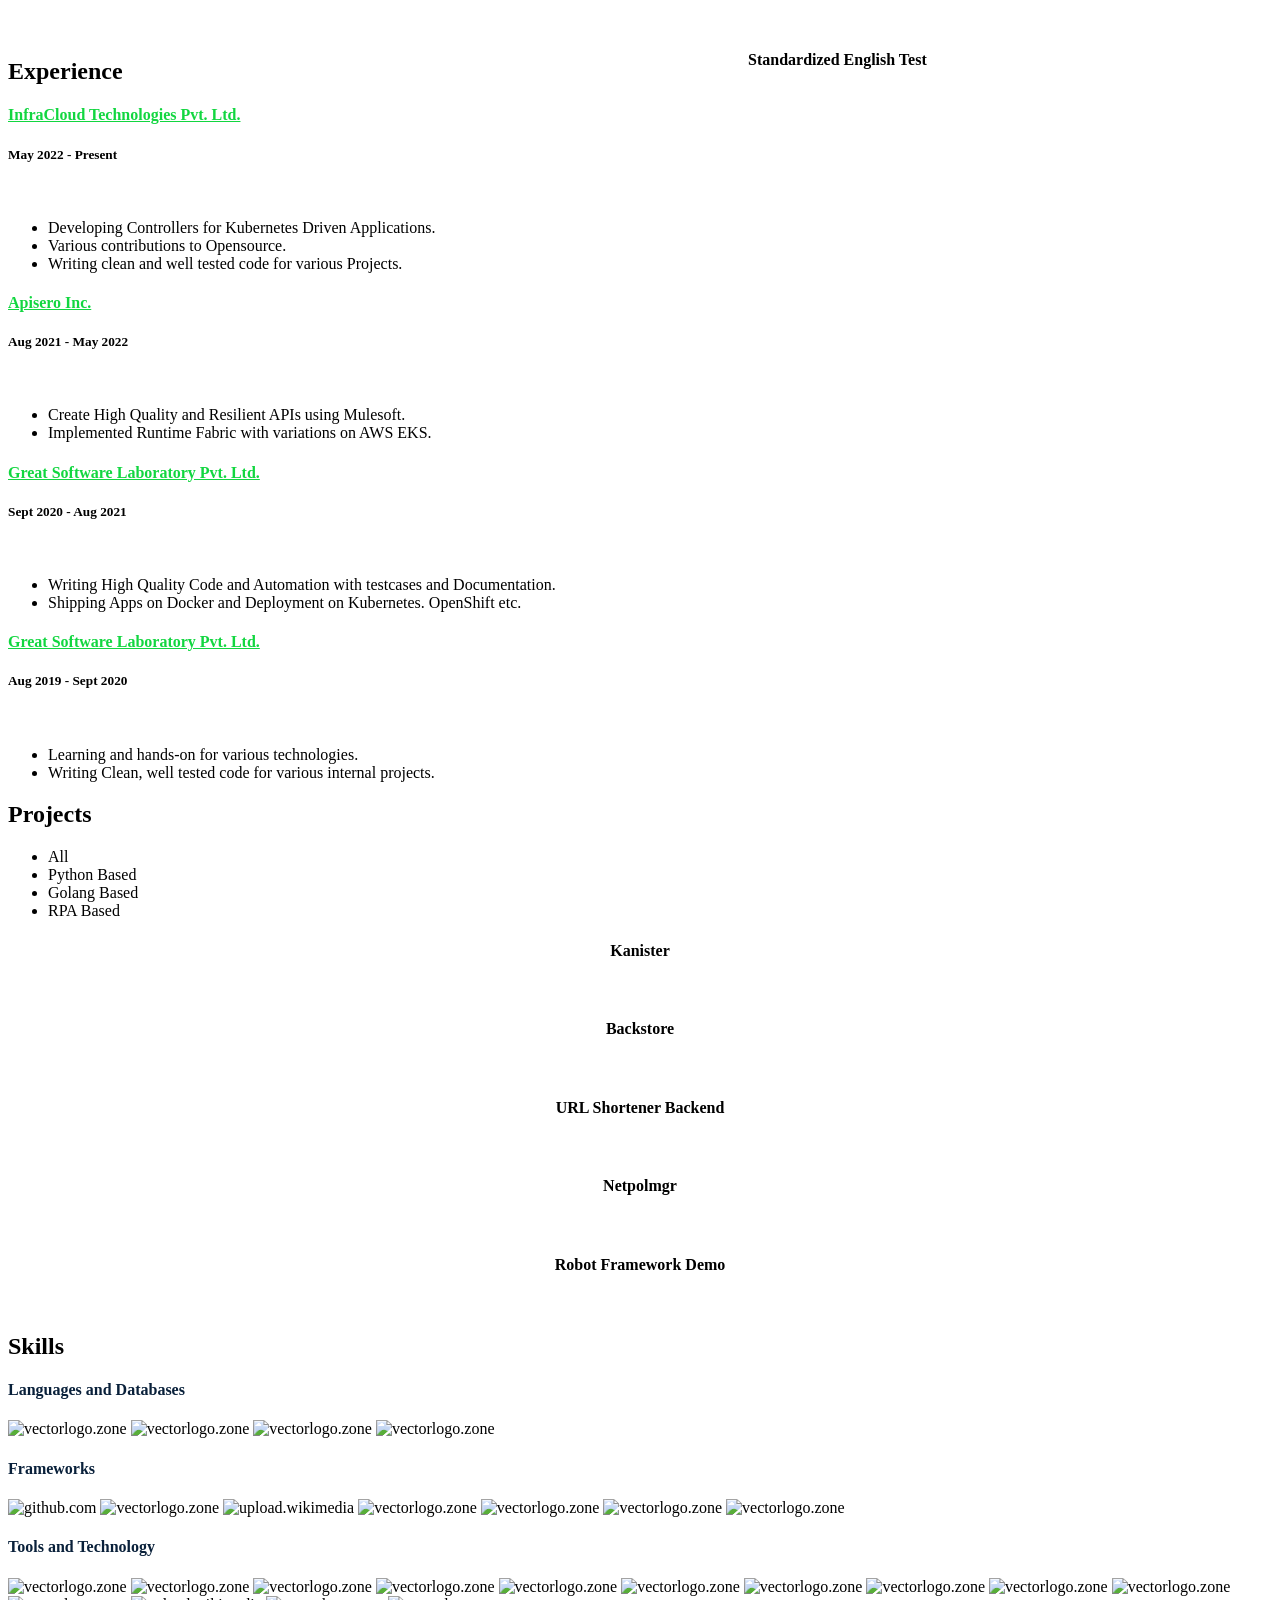
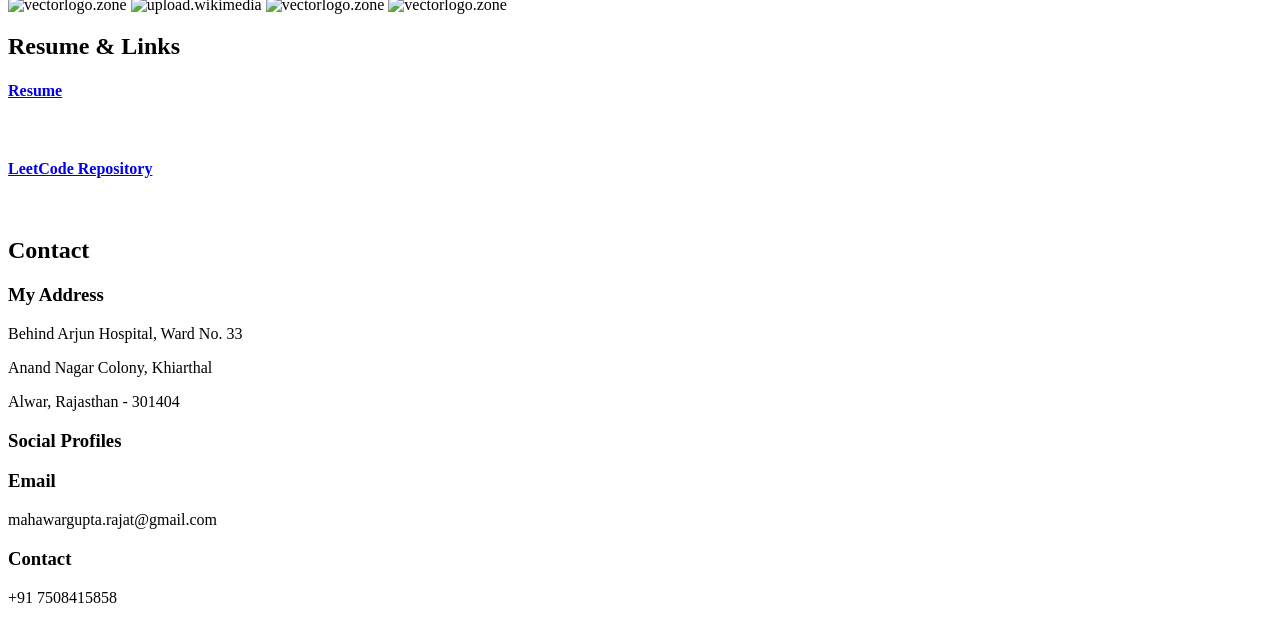
==== commit 73293266: "FIx Resume Header" ====
--- a/index.html
+++ b/index.html
@@ -74,7 +74,7 @@
 <!--          <li><a href="#projects"> <span>Projects</span></a></li>-->
           <li><a href="#portfolio"> <span>Projects</span></a></li>
           <li><a href="#skills"> <span>Skills</span></a></li>
-          <li><a href="https://drive.google.com/file/d/1tkGExMcOmFSa_sf9Cvm6ZHdW8uYw-2-I/view?usp=share_link" target="_blank"> <span></span></a></li>
+          <li><a href="https://drive.google.com/file/d/1tkGExMcOmFSa_sf9Cvm6ZHdW8uYw-2-I/view?usp=share_link" target="_blank"> <span>Resume</span></a></li>
           <!-- <li><a href="#links"> <span>Resume & Links</span></a></li> -->
           <li><a href="#contacts"> <span>Contact</span></a></li>
 
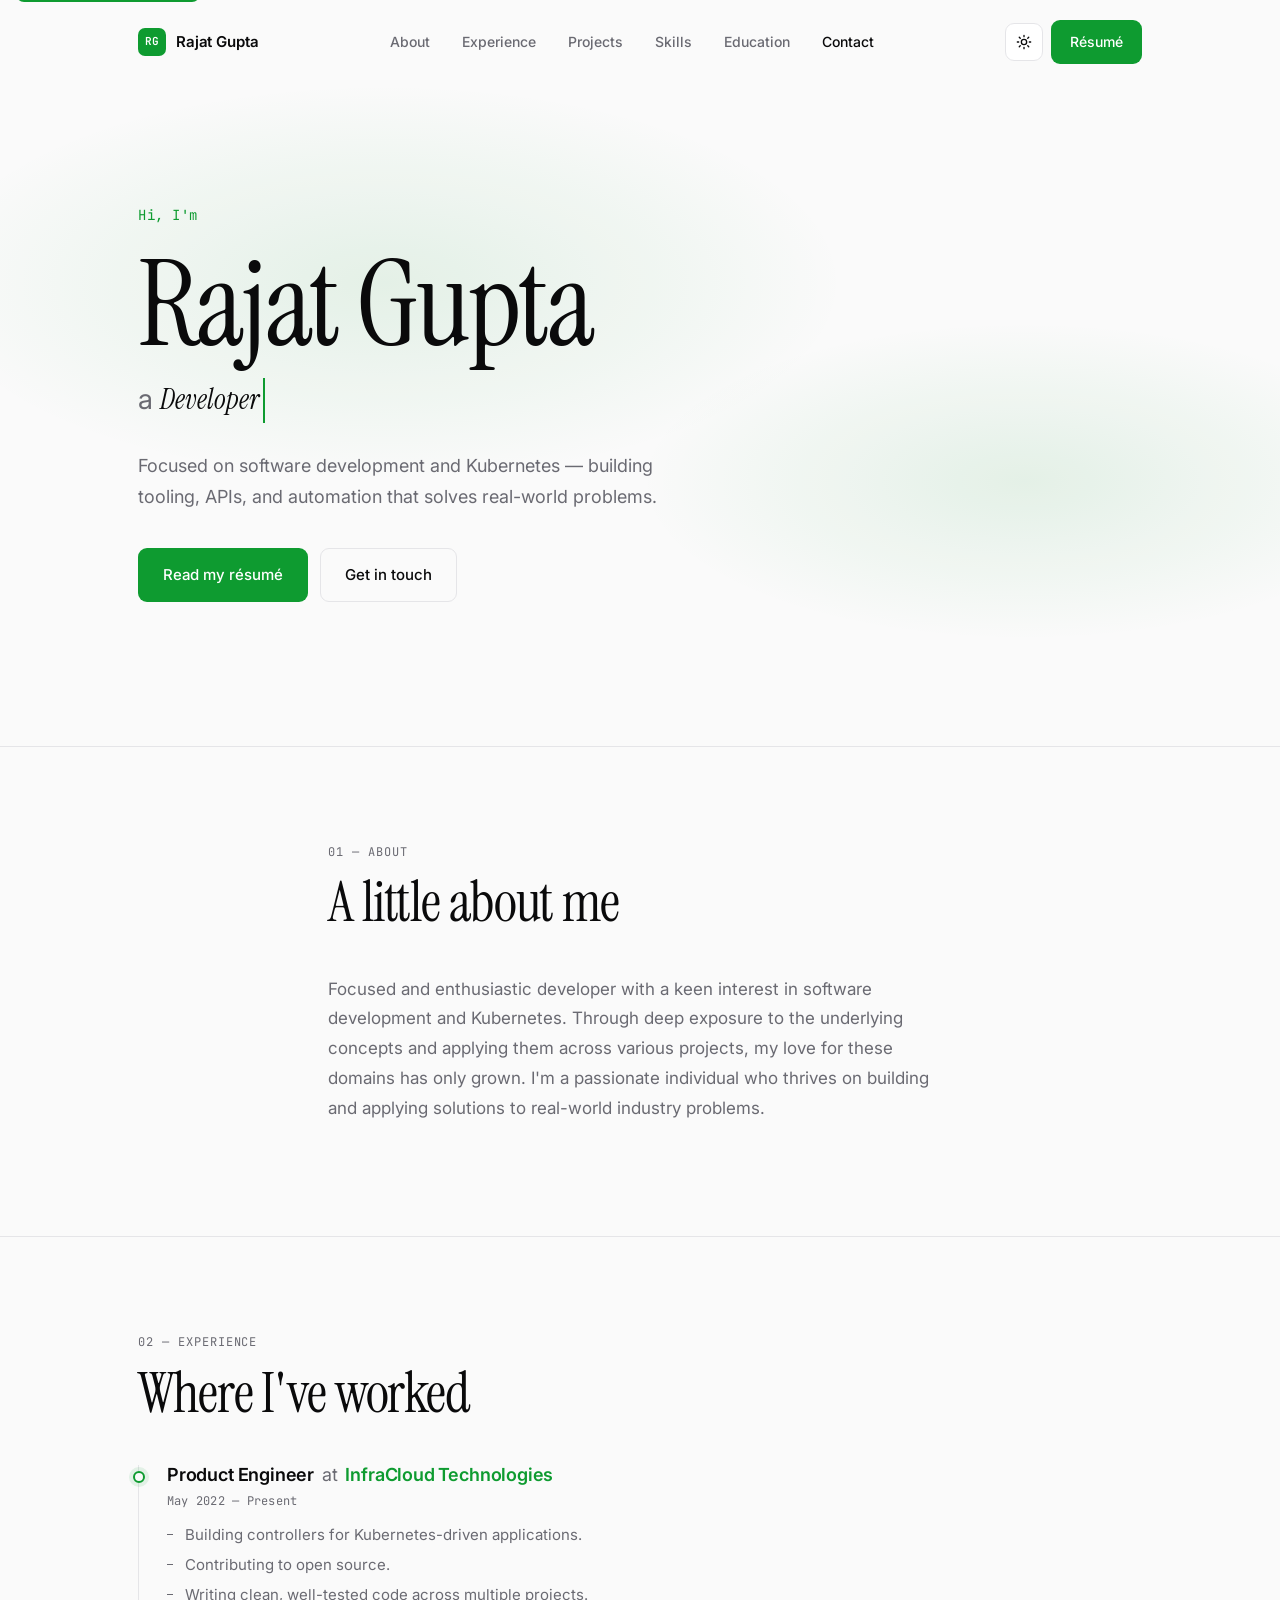
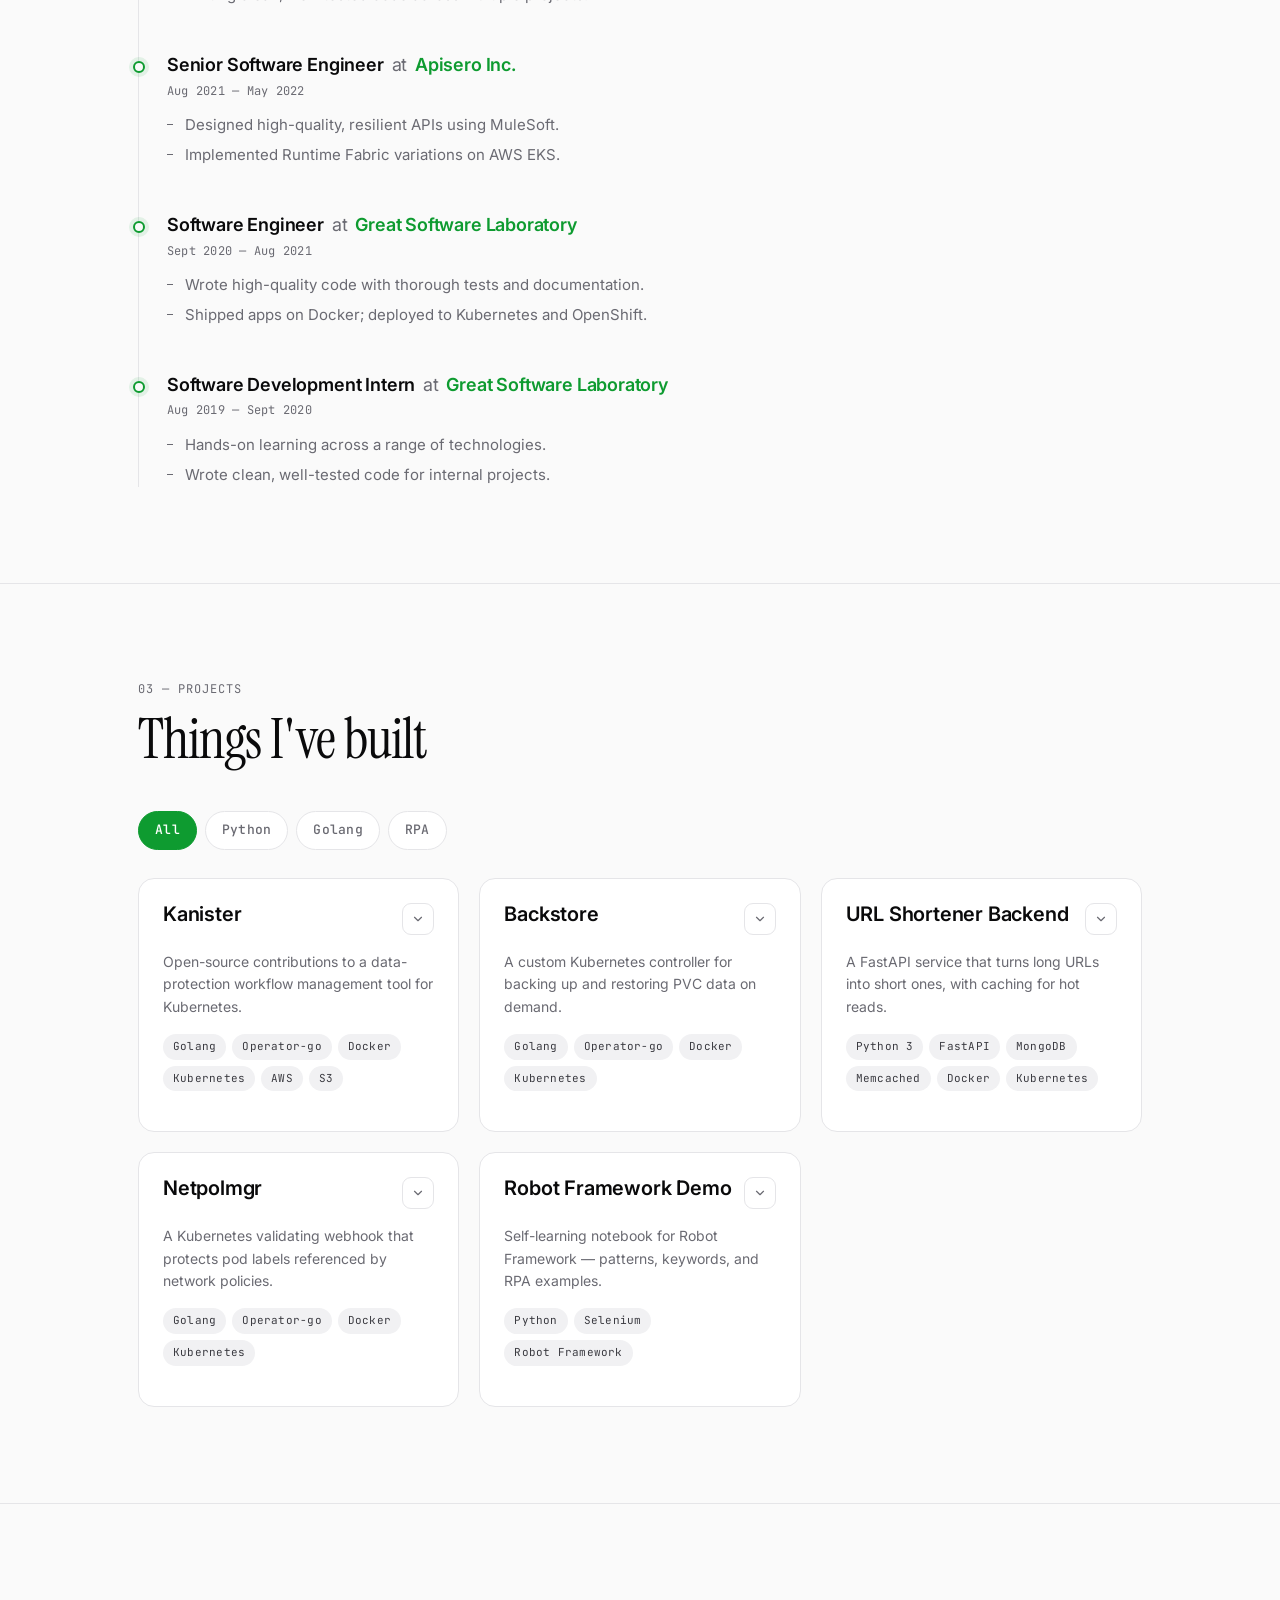
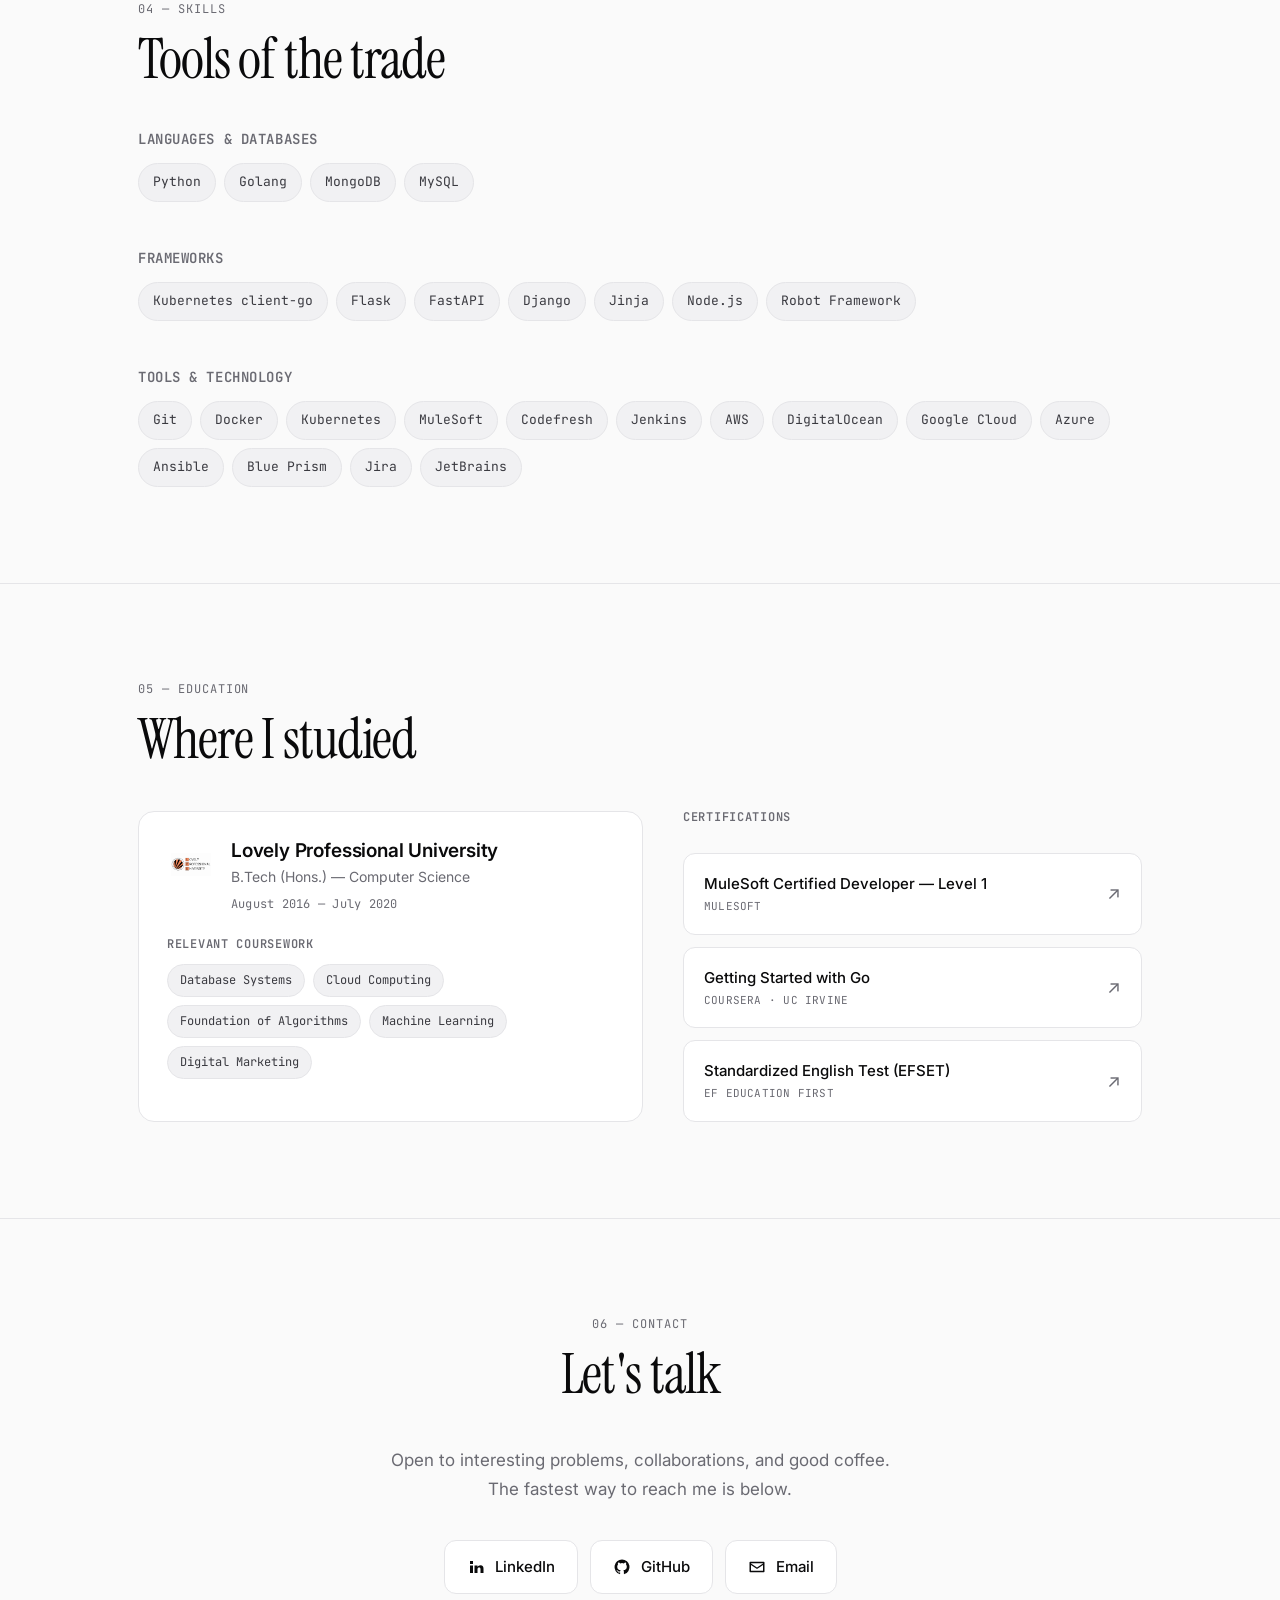
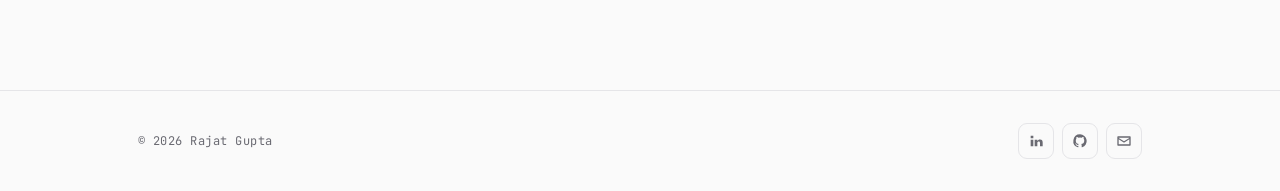
==== commit 4104ba9c: "Modernize design, remove PII Rewrite the site as a clean, type-driven, dark-default layout with a gr" ====
--- a/index.html
+++ b/index.html
@@ -1,586 +1,401 @@
 <!DOCTYPE html>
-<html lang="en">
-
+<html lang="en" data-theme="dark">
 <head>
-  <!-- Google Tag Manager -->
-  <script>(function(w,d,s,l,i){w[l]=w[l]||[];w[l].push({'gtm.start':
-  new Date().getTime(),event:'gtm.js'});var f=d.getElementsByTagName(s)[0],
-  j=d.createElement(s),dl=l!='dataLayer'?'&l='+l:'';j.async=true;j.src=
-  'https://www.googletagmanager.com/gtm.js?id='+i+dl;f.parentNode.insertBefore(j,f);
-  })(window,document,'script','dataLayer','GTM-5BB8W2X');</script>
-  <!-- End Google Tag Manager -->
-  <link rel="icon" type="image/png" href="/favicon.png"/>
-  <meta charset="utf-8">
-  <meta content="width=device-width, initial-scale=1.0" name="viewport">
-
-  <title>Rajat Gupta | Portfolio</title>
-  <meta content="" name="descriptison">
-  <meta content="" name="keywords">
-
-  <!-- Google Fonts -->
-  <link href="https://fonts.googleapis.com/css?family=Open+Sans:300,300i,400,400i,600,600i,700,700i|Raleway:300,300i,400,400i,500,500i,600,600i,700,700i|Poppins:300,300i,400,400i,500,500i,600,600i,700,700i" rel="stylesheet">
-
-  <!-- Vendor CSS Files -->
-  <link href="assets/vendor/bootstrap/css/bootstrap.min.css" rel="stylesheet">
-  <link href="assets/vendor/icofont/icofont.min.css" rel="stylesheet">
-  <link href="assets/vendor/remixicon/remixicon.css" rel="stylesheet">
-  <link href="assets/vendor/owl.carousel/assets/owl.carousel.min.css" rel="stylesheet">
-  <link href="assets/vendor/boxicons/css/boxicons.min.css" rel="stylesheet">
-  <link href="assets/vendor/venobox/venobox.css" rel="stylesheet">
-
-  <!-- Template Main CSS File -->
-  <link href="assets/css/style.css" rel="stylesheet">
-
-
-  <!-- Global site tag (gtag.js) - Google Analytics -->
-  <script async src="https://www.googletagmanager.com/gtag/js?id=UA-169007209-3"></script>
+  <meta charset="UTF-8" />
+  <meta name="viewport" content="width=device-width, initial-scale=1, viewport-fit=cover" />
+  <meta name="color-scheme" content="dark light" />
+  <meta name="theme-color" content="#0a0a0b" media="(prefers-color-scheme: dark)" />
+  <meta name="theme-color" content="#fafafa" media="(prefers-color-scheme: light)" />
+
+  <title>Rajat Gupta — Developer</title>
+  <meta name="description" content="Rajat Gupta — software developer building Kubernetes-native tooling, APIs, and automation." />
+
+  <link rel="icon" type="image/png" href="/favicon.png" />
+  <link rel="canonical" href="https://r4rajat.com/" />
+
+  <meta property="og:title" content="Rajat Gupta — Developer" />
+  <meta property="og:description" content="Software developer building Kubernetes-native tooling, APIs, and automation." />
+  <meta property="og:type" content="website" />
+  <meta property="og:url" content="https://r4rajat.com/" />
+  <meta name="twitter:card" content="summary" />
+
+  <link rel="preconnect" href="https://fonts.googleapis.com" />
+  <link rel="preconnect" href="https://fonts.gstatic.com" crossorigin />
+  <link
+    href="https://fonts.googleapis.com/css2?family=Inter:wght@400;500;600;700&family=Instrument+Serif&family=JetBrains+Mono:wght@400;500&display=swap"
+    rel="stylesheet"
+  />
+
+  <link rel="stylesheet" href="assets/css/style.css" />
+
   <script>
-    window.dataLayer = window.dataLayer || [];
-    function gtag(){dataLayer.push(arguments);}
-    gtag('js', new Date());
-
-    gtag('config', 'UA-169007209-3');
+    (function () {
+      try {
+        var stored = localStorage.getItem('theme');
+        var prefers = window.matchMedia('(prefers-color-scheme: light)').matches ? 'light' : 'dark';
+        document.documentElement.dataset.theme = stored || prefers;
+      } catch (e) {}
+    })();
   </script>
-
-
-
-  <!-- =======================================================
-  * Template Name: Personal - v2.1.0
-  * Template URL: https://bootstrapmade.com/personal-free-resume-bootstrap-template/
-  * Author: BootstrapMade.com
-  * License: https://bootstrapmade.com/license/
-  ======================================================== -->
 </head>
-
 <body>
-  
-  <!-- Google Tag Manager (noscript) -->
-  <noscript><iframe src="https://www.googletagmanager.com/ns.html?id=GTM-5BB8W2X"
-  height="0" width="0" style="display:none;visibility:hidden"></iframe></noscript>
-  <!-- End Google Tag Manager (noscript) -->
-  <!-- ======= Header ======= -->
-  <header id="header" class="header-tops">
-
-    <div class="container">
-
-      <h1><a href="index.html">Rajat Gupta</a></h1>
-      <h2 style="color:#fff">I'm <span class="typing" style="color:#12D640"></span></h2>
-      <nav class="nav-menu d-none d-lg-block">
+  <a href="#main" class="skip-link">Skip to main content</a>
+
+  <header class="nav" id="top">
+    <div class="nav-inner">
+      <a class="brand" href="#top" aria-label="Home — Rajat Gupta">
+        <span class="brand-mark">RG</span>
+        <span class="brand-name">Rajat Gupta</span>
+      </a>
+
+      <nav class="nav-links" aria-label="Primary">
         <ul>
-          <li class="active"><a href="#header"> <span>Home</span></a></li>
-          <li><a href="#about"><span>About</span></a></li>
-          <li><a href="#education"> <span>Education</span></a></li>
-          <li><a href="#experience"> <span>Experience</span></a></li>
-<!--          <li><a href="#projects"> <span>Projects</span></a></li>-->
-          <li><a href="#portfolio"> <span>Projects</span></a></li>
-          <li><a href="#skills"> <span>Skills</span></a></li>
-          <li><a href="https://drive.google.com/file/d/1tkGExMcOmFSa_sf9Cvm6ZHdW8uYw-2-I/view?usp=share_link" target="_blank"> <span>Resume</span></a></li>
-          <!-- <li><a href="#links"> <span>Resume & Links</span></a></li> -->
-          <li><a href="#contacts"> <span>Contact</span></a></li>
-
+          <li><a href="#about">About</a></li>
+          <li><a href="#experience">Experience</a></li>
+          <li><a href="#projects">Projects</a></li>
+          <li><a href="#skills">Skills</a></li>
+          <li><a href="#education">Education</a></li>
+          <li><a href="#contact">Contact</a></li>
         </ul>
-      </nav><!-- .nav-menu -->
-
-      <div class="social-links">
-          <a href="https://www.linkedin.com/in/rajat-gupta" target="_blank" class="linkedin"><i class="bx bxl-linkedin"></i></a>
-          <a href="https://www.github.com/r4rajat" target="_blank" class="github"><i class="bx bxl-github"></i></a>
-          <a href="mailto:mahawargupta.rajat@gmail.com" target="_blank" class="google"><i class="bx bxl-google"></i></a>
-
-      </div>
-
+      </nav>
+
+      <div class="nav-actions">
+        <button
+          type="button"
+          class="theme-toggle"
+          id="theme-toggle"
+          aria-label="Toggle color theme"
+          aria-pressed="false"
+          title="Toggle theme"
+        >
+          <svg class="icon icon-sun" viewBox="0 0 24 24" aria-hidden="true">
+            <circle cx="12" cy="12" r="4" />
+            <path d="M12 2v2M12 20v2M2 12h2M20 12h2M4.93 4.93l1.41 1.41M17.66 17.66l1.41 1.41M4.93 19.07l1.41-1.41M17.66 6.34l1.41-1.41" />
+          </svg>
+          <svg class="icon icon-moon" viewBox="0 0 24 24" aria-hidden="true">
+            <path d="M21 12.79A9 9 0 1111.21 3 7 7 0 0021 12.79z" />
+          </svg>
+        </button>
+
+        <a href="resume.pdf" class="btn btn-resume" target="_blank" rel="noopener">Résumé</a>
+
+        <button
+          type="button"
+          class="hamburger"
+          id="hamburger"
+          aria-label="Open menu"
+          aria-expanded="false"
+          aria-controls="mobile-menu"
+        >
+          <span></span><span></span><span></span>
+        </button>
+      </div>
     </div>
-  </header><!-- End Header -->
-
-  <!-- ======= About Section ======= -->
-  <section id="about" class="about">
-
-    <!-- ======= About Me ======= -->
-    <div class="about-me container">
-
-      <div class="section-title">
-        <h2>About</h2>
-      </div>
-
-      <div class="row">
-        <div class="col-lg-4" data-aos="fade-right">
-          <img src="assets/img/me.jpg" class="img-fluid" alt="">
-        </div>
-        <div class="col-lg-8 pt-4 pt-lg-0 content" data-aos="fade-left">
-          <p>Focused and enthusiastic developer with a keen interest in Software Development and Kubernetes Development. By comprehensive exposure
-            to the underlying concepts and applying them vividly to various projects, my love for these domains came into being.
-            I am a passionate individual who thrives to build and apply solutions for real-world industry problems.
+
+    <div class="mobile-menu" id="mobile-menu" hidden>
+      <nav aria-label="Mobile">
+        <ul>
+          <li><a href="#about">About</a></li>
+          <li><a href="#experience">Experience</a></li>
+          <li><a href="#projects">Projects</a></li>
+          <li><a href="#skills">Skills</a></li>
+          <li><a href="#education">Education</a></li>
+          <li><a href="#contact">Contact</a></li>
+          <li><a href="resume.pdf" target="_blank" rel="noopener">Résumé</a></li>
+        </ul>
+      </nav>
+    </div>
+  </header>
+
+  <main id="main">
+    <section class="hero" aria-labelledby="hero-title">
+      <div class="hero-glow" aria-hidden="true"></div>
+      <div class="container">
+        <p class="hero-eyebrow">Hi, I'm</p>
+        <h1 id="hero-title" class="hero-name">Rajat Gupta</h1>
+        <p class="hero-role">
+          <span class="hero-role-prefix">a&nbsp;</span><span class="rotating" id="rotating-role" aria-live="polite">Developer</span>
+        </p>
+        <p class="hero-intro">
+          Focused on software development and Kubernetes — building tooling, APIs, and
+          automation that solves real-world problems.
+        </p>
+        <div class="hero-cta">
+          <a href="resume.pdf" class="btn btn-primary" target="_blank" rel="noopener">Read my résumé</a>
+          <a href="#contact" class="btn btn-secondary">Get in touch</a>
+        </div>
+      </div>
+    </section>
+
+    <section id="about" class="section reveal" aria-labelledby="about-title">
+      <div class="container container-narrow">
+        <p class="section-eyebrow">01 — About</p>
+        <h2 id="about-title" class="section-title">A little about me</h2>
+        <div class="prose">
+          <p>
+            Focused and enthusiastic developer with a keen interest in software development
+            and Kubernetes. Through deep exposure to the underlying concepts and applying
+            them across various projects, my love for these domains has only grown. I'm a
+            passionate individual who thrives on building and applying solutions to
+            real-world industry problems.
           </p>
-          <div class="row">
-            <div class="col-lg-6">
-              <ul>
-                <li><i class="icofont-rounded-right"></i> <strong>Birthday:</strong> 17 March 1998</li>
-                <li><i class="icofont-rounded-right"></i> <strong>Phone:</strong> +91 7508415858</li>
+        </div>
+      </div>
+    </section>
+
+    <section id="experience" class="section reveal" aria-labelledby="experience-title">
+      <div class="container">
+        <p class="section-eyebrow">02 — Experience</p>
+        <h2 id="experience-title" class="section-title">Where I've worked</h2>
+
+        <ol class="timeline">
+          <li class="timeline-item">
+            <div class="timeline-dot" aria-hidden="true"></div>
+            <div class="timeline-content">
+              <h3 class="timeline-role">
+                Product Engineer
+                <span class="timeline-at">at</span>
+                <a href="https://www.infracloud.io/" target="_blank" rel="noopener" class="timeline-company">InfraCloud Technologies</a>
+              </h3>
+              <p class="timeline-meta">May 2022 — Present</p>
+              <ul class="timeline-bullets">
+                <li>Building controllers for Kubernetes-driven applications.</li>
+                <li>Contributing to open source.</li>
+                <li>Writing clean, well-tested code across multiple projects.</li>
               </ul>
             </div>
-            <div class="col-lg-6">
-              <ul>
-                <li><i class="icofont-rounded-right"></i> <strong>City:</strong> Alwar, Rajasthan, India</li>
-                <li><i class="icofont-rounded-right"></i> <strong>Email:</strong> mahawargupta.rajat@gmail.com</li>
+          </li>
+
+          <li class="timeline-item">
+            <div class="timeline-dot" aria-hidden="true"></div>
+            <div class="timeline-content">
+              <h3 class="timeline-role">
+                Senior Software Engineer
+                <span class="timeline-at">at</span>
+                <a href="https://www.apisero.com/" target="_blank" rel="noopener" class="timeline-company">Apisero Inc.</a>
+              </h3>
+              <p class="timeline-meta">Aug 2021 — May 2022</p>
+              <ul class="timeline-bullets">
+                <li>Designed high-quality, resilient APIs using MuleSoft.</li>
+                <li>Implemented Runtime Fabric variations on AWS EKS.</li>
               </ul>
             </div>
+          </li>
+
+          <li class="timeline-item">
+            <div class="timeline-dot" aria-hidden="true"></div>
+            <div class="timeline-content">
+              <h3 class="timeline-role">
+                Software Engineer
+                <span class="timeline-at">at</span>
+                <a href="https://www.gslab.com/" target="_blank" rel="noopener" class="timeline-company">Great Software Laboratory</a>
+              </h3>
+              <p class="timeline-meta">Sept 2020 — Aug 2021</p>
+              <ul class="timeline-bullets">
+                <li>Wrote high-quality code with thorough tests and documentation.</li>
+                <li>Shipped apps on Docker; deployed to Kubernetes and OpenShift.</li>
+              </ul>
+            </div>
+          </li>
+
+          <li class="timeline-item">
+            <div class="timeline-dot" aria-hidden="true"></div>
+            <div class="timeline-content">
+              <h3 class="timeline-role">
+                Software Development Intern
+                <span class="timeline-at">at</span>
+                <a href="https://www.gslab.com/" target="_blank" rel="noopener" class="timeline-company">Great Software Laboratory</a>
+              </h3>
+              <p class="timeline-meta">Aug 2019 — Sept 2020</p>
+              <ul class="timeline-bullets">
+                <li>Hands-on learning across a range of technologies.</li>
+                <li>Wrote clean, well-tested code for internal projects.</li>
+              </ul>
+            </div>
+          </li>
+        </ol>
+      </div>
+    </section>
+
+    <section id="projects" class="section reveal" aria-labelledby="projects-title">
+      <div class="container">
+        <p class="section-eyebrow">03 — Projects</p>
+        <h2 id="projects-title" class="section-title">Things I've built</h2>
+
+        <div class="filters" role="tablist" aria-label="Filter projects">
+          <button class="filter-chip is-active" data-filter="all" role="tab" aria-selected="true">All</button>
+          <button class="filter-chip" data-filter="python" role="tab" aria-selected="false">Python</button>
+          <button class="filter-chip" data-filter="golang" role="tab" aria-selected="false">Golang</button>
+          <button class="filter-chip" data-filter="rpa" role="tab" aria-selected="false">RPA</button>
+        </div>
+
+        <div class="project-grid" id="project-grid">
+          <!-- rendered by main.js -->
+        </div>
+      </div>
+    </section>
+
+    <section id="skills" class="section reveal" aria-labelledby="skills-title">
+      <div class="container">
+        <p class="section-eyebrow">04 — Skills</p>
+        <h2 id="skills-title" class="section-title">Tools of the trade</h2>
+
+        <div class="skill-groups">
+          <div class="skill-group">
+            <h3>Languages &amp; Databases</h3>
+            <ul class="pills" aria-label="Languages and databases">
+              <li>Python</li>
+              <li>Golang</li>
+              <li>MongoDB</li>
+              <li>MySQL</li>
+            </ul>
           </div>
-        </div>
-      </div>
-
-    </div><!-- End About Me -->
-
-    <!-- ======= Interests ======= -->
-    <div class="interests container">
-
-      <div class="section-title">
-        <h2>Interests</h2>
-      </div>
-
-      <div class="row">
-        <div class="col-lg-3 col-md-4">
-          <div class="icon-box">
-            <i class="ri-global-line" style="color: #ffbb2c;"></i>
-            <h3>Software Development</h3>
+
+          <div class="skill-group">
+            <h3>Frameworks</h3>
+            <ul class="pills" aria-label="Frameworks">
+              <li>Kubernetes client-go</li>
+              <li>Flask</li>
+              <li>FastAPI</li>
+              <li>Django</li>
+              <li>Jinja</li>
+              <li>Node.js</li>
+              <li>Robot Framework</li>
+            </ul>
           </div>
-        </div>
-        <div class="col-lg-3 col-md-4 mt-4 mt-md-0">
-          <div class="icon-box">
-            <i class="ri-share-box-line" style="color: #5578ff;"></i>
-            <h3>API Development</h3>
+
+          <div class="skill-group">
+            <h3>Tools &amp; Technology</h3>
+            <ul class="pills" aria-label="Tools and technology">
+              <li>Git</li>
+              <li>Docker</li>
+              <li>Kubernetes</li>
+              <li>MuleSoft</li>
+              <li>Codefresh</li>
+              <li>Jenkins</li>
+              <li>AWS</li>
+              <li>DigitalOcean</li>
+              <li>Google Cloud</li>
+              <li>Azure</li>
+              <li>Ansible</li>
+              <li>Blue Prism</li>
+              <li>Jira</li>
+              <li>JetBrains</li>
+            </ul>
           </div>
         </div>
-        <div class="col-lg-3 col-md-4 mt-4 mt-md-0">
-          <div class="icon-box">
-            <i class="ri-server-fill" style="color: #e80368;"></i>
-            <h3>Kubernetes</h3>
-          </div>
-        </div>
-        <div class="col-lg-3 col-md-4 mt-4 mt-md-0">
-          <div class="icon-box">
-            <i class="ri-robot-fill" style="color: #e80368;"></i>
-            <h3>Robotic Process Automation</h3>
-          </div>
-        </div>
-        <div class="col-lg-3 col-md-4 mt-4">
-          <div class="icon-box">
-            <i class="ri-cloud-line" style="color: #1c7d32;"></i>
-            <h3>Cloud</h3>
-          </div>
-        </div>
-        <div class="col-lg-3 col-md-4 mt-4">
-          <div class="icon-box">
-            <i class="ri-code-s-slash-fill" style="color: #28a745;"></i>
-            <h3>Software Engineering</h3>
-          </div>
-        </div>
-        <div class="col-lg-3 col-md-4 mt-4">
-          <div class="icon-box">
-            <i class="ri-bar-chart-box-line" style="color: #f1081f;"></i>
-            <h3>Virtualization</h3>
-          </div>
-        </div>
-      </div>
-
-    </div><!-- End Interests -->
-  </section><!-- End About Section -->
-
-
-
-  <!-- ======= Education Section ======= -->
-  <section id="education" class="services">
-    <div class="container">
-      <div class="section-title">
-        <h2>Education</h2>
-      </div>
-      <div class="row">
-        <div class="col-lg-12" data-aos="fade-up" style="display: inline-block;">
-
-
-            <div class="col-md-4 mt-4 mt-md-0 icon-box" data-aos="fade-up" data-aos-delay="100" style="padding:0px 0px;padding-bottom: 5px;display: inline-block;">
-              <img src="assets/img/education/lpu.png" class="img-fluid" alt="">
-              <!-- <h4 style="text-align:left;"><a href="https://www.asu.edu/" target="_blank" style="color:#12d640">Arizona State University</a><br> </h4> -->
-              <p style="text-align:left;color:#fff;padding: 5px 10px;"><em>B.Tech.(Hons.) Computer Science</em></p>
-              <h5 style="text-align:left;padding: 0px 10px;">August 2016 - July - 2020</h5>
-              <h6 style="text-align:left;color:#fff;padding: 0px 10px;">Relevant Coursework</h6>
-              <ul style="text-align:left;color:#fff;">
+      </div>
+    </section>
+
+    <section id="education" class="section reveal" aria-labelledby="education-title">
+      <div class="container">
+        <p class="section-eyebrow">05 — Education</p>
+        <h2 id="education-title" class="section-title">Where I studied</h2>
+
+        <div class="edu-layout">
+          <article class="edu-card">
+            <div class="edu-school">
+              <img src="assets/img/education/lpu.png" alt="" class="edu-logo" loading="lazy" width="48" height="48" />
+              <div>
+                <h3>Lovely Professional University</h3>
+                <p class="edu-degree">B.Tech (Hons.) — Computer Science</p>
+                <p class="edu-meta">August 2016 — July 2020</p>
+              </div>
+            </div>
+            <div class="edu-coursework">
+              <h4>Relevant coursework</h4>
+              <ul class="pills pills-sm">
                 <li>Database Systems</li>
                 <li>Cloud Computing</li>
-                <li>Foundation Of Algorithms</li>
+                <li>Foundation of Algorithms</li>
                 <li>Machine Learning</li>
                 <li>Digital Marketing</li>
               </ul>
             </div>
+          </article>
+
+          <div class="cert-stack">
+            <h3 class="cert-stack-title">Certifications</h3>
+
+            <a class="cert-card" href="https://drive.google.com/file/d/1PmBRNFKjfWhNKDuli8FHgayd4tFiwwfh/view?usp=sharing" target="_blank" rel="noopener">
+              <div class="cert-card-content">
+                <p class="cert-name">MuleSoft Certified Developer — Level 1</p>
+                <p class="cert-issuer">MuleSoft</p>
+              </div>
+              <span class="cert-arrow" aria-hidden="true">↗</span>
+            </a>
+
+            <a class="cert-card" href="https://coursera.org/share/fc73cfcd6e876f75f719c4027d8e59b1" target="_blank" rel="noopener">
+              <div class="cert-card-content">
+                <p class="cert-name">Getting Started with Go</p>
+                <p class="cert-issuer">Coursera · UC Irvine</p>
+              </div>
+              <span class="cert-arrow" aria-hidden="true">↗</span>
+            </a>
+
+            <a class="cert-card" href="https://www.efset.org/cert/aEbEyP" target="_blank" rel="noopener">
+              <div class="cert-card-content">
+                <p class="cert-name">Standardized English Test (EFSET)</p>
+                <p class="cert-issuer">EF Education First</p>
+              </div>
+              <span class="cert-arrow" aria-hidden="true">↗</span>
+            </a>
           </div>
         </div>
       </div>
-
-
-    <div class="portfolio">
-    <div class="container">
-      <div class="section-title">
-        <h2>Online Certification</h2>
-      </div>
-
-      <div class="row portfolio-container" style="position: relative; height: 437.75px;">
-
-         <div class="col-lg-4 col-md-6 portfolio-item filter-app" style="position: absolute; left: 0px; top: 0px;">
-          <div class="portfolio-wrap">
-            <img src="https://www.mulesoft.com/sites/default/files/cmm_files/image_mulesoft_logo_og.jpg" class="img-fluid" alt="">
-            <div class="portfolio-info">
-              <h4>Mulesoft Certified Developer - L1</h4>
-              <div class="portfolio-links">
-                <a href="https://drive.google.com/file/d/1PmBRNFKjfWhNKDuli8FHgayd4tFiwwfh/view?usp=sharing" target="_blank" title="Certificate"><i class="bx bx-link"></i></a>
-              </div>
-            </div>
-           </div>
-          </div>
-
-        <div class="col-lg-4 col-md-6 portfolio-item filter-app" style="position: absolute; left: 370px; top: 0px;">
-          <div class="portfolio-wrap">
-            <img src="https://www.pngitem.com/pimgs/m/312-3126568_uci-logo-png-transparent-png.png" class="img-fluid" alt="">
-            <div class="portfolio-info">
-              <h4>Getting Stared with Go</h4>
-              <div class="portfolio-links">
-                <a href="https://coursera.org/share/fc73cfcd6e876f75f719c4027d8e59b1" target="_blank" title="Certificate"><i class="bx bx-link"></i></a>
-              </div>
-            </div>
-          </div>
-        </div>
-
-        <div class="col-lg-4 col-md-6 portfolio-item filter-app" style="position: absolute; left: 740px; top: 0px;">
-          <div class="portfolio-wrap">
-            <img src="assets/img/education/efset.png" class="img-fluid" alt="">
-            <div class="portfolio-info">
-              <h4>Standardized English Test</h4>
-              <div class="portfolio-links">
-                <a href="https://www.efset.org/cert/aEbEyP" target="_blank" title="Certificate"><i class="bx bx-link"></i></a>
-              </div>
-            </div>
-          </div>
-        </div>
-
+    </section>
+
+    <section id="contact" class="section reveal" aria-labelledby="contact-title">
+      <div class="container container-narrow contact-block">
+        <p class="section-eyebrow">06 — Contact</p>
+        <h2 id="contact-title" class="section-title">Let's talk</h2>
+        <p class="contact-lede">
+          Open to interesting problems, collaborations, and good coffee. The fastest way
+          to reach me is below.
+        </p>
+
+        <div class="contact-buttons">
+          <a class="contact-btn" href="https://www.linkedin.com/in/rajat-gupta" target="_blank" rel="noopener" aria-label="LinkedIn">
+            <svg class="icon" viewBox="0 0 24 24" aria-hidden="true">
+              <path d="M4 4h4v4H4zM4 10h4v10H4zM10 10h4v2c.7-1.3 2.2-2.3 4-2.3 3 0 4 2 4 4.5V20h-4v-5c0-1.4-.5-2.3-1.8-2.3S14 13.5 14 15v5h-4z"/>
+            </svg>
+            <span>LinkedIn</span>
+          </a>
+          <a class="contact-btn" href="https://github.com/r4rajat" target="_blank" rel="noopener" aria-label="GitHub">
+            <svg class="icon" viewBox="0 0 24 24" aria-hidden="true">
+              <path d="M12 2a10 10 0 00-3.16 19.49c.5.09.68-.22.68-.48v-1.7c-2.78.6-3.37-1.34-3.37-1.34-.46-1.16-1.12-1.47-1.12-1.47-.91-.62.07-.61.07-.61 1 .07 1.53 1.04 1.53 1.04.9 1.53 2.36 1.09 2.94.83.09-.65.35-1.09.63-1.34-2.22-.25-4.55-1.11-4.55-4.94 0-1.09.39-1.98 1.03-2.68-.1-.25-.45-1.27.1-2.65 0 0 .84-.27 2.75 1.02a9.55 9.55 0 015 0c1.91-1.29 2.75-1.02 2.75-1.02.55 1.38.2 2.4.1 2.65.64.7 1.03 1.59 1.03 2.68 0 3.84-2.34 4.69-4.57 4.94.36.31.68.92.68 1.85v2.74c0 .27.18.58.69.48A10 10 0 0012 2z"/>
+            </svg>
+            <span>GitHub</span>
+          </a>
+          <a class="contact-btn" href="mailto:hello@r4rajat.com" aria-label="Email">
+            <svg class="icon" viewBox="0 0 24 24" aria-hidden="true">
+              <path d="M3 5h18a1 1 0 011 1v12a1 1 0 01-1 1H3a1 1 0 01-1-1V6a1 1 0 011-1zm1 2v.4l8 5.1 8-5.1V7H4zm16 2.4l-7.5 4.8a1 1 0 01-1 0L4 9.4V17h16V9.4z"/>
+            </svg>
+            <span>Email</span>
+          </a>
+        </div>
+      </div>
+    </section>
+  </main>
+
+  <footer class="footer">
+    <div class="container footer-inner">
+      <p class="footer-copy">© <span id="year">2026</span> Rajat Gupta</p>
+      <div class="footer-socials" aria-label="Social links">
+        <a href="https://www.linkedin.com/in/rajat-gupta" target="_blank" rel="noopener" aria-label="LinkedIn">
+          <svg class="icon" viewBox="0 0 24 24" aria-hidden="true"><path d="M4 4h4v4H4zM4 10h4v10H4zM10 10h4v2c.7-1.3 2.2-2.3 4-2.3 3 0 4 2 4 4.5V20h-4v-5c0-1.4-.5-2.3-1.8-2.3S14 13.5 14 15v5h-4z"/></svg>
+        </a>
+        <a href="https://github.com/r4rajat" target="_blank" rel="noopener" aria-label="GitHub">
+          <svg class="icon" viewBox="0 0 24 24" aria-hidden="true"><path d="M12 2a10 10 0 00-3.16 19.49c.5.09.68-.22.68-.48v-1.7c-2.78.6-3.37-1.34-3.37-1.34-.46-1.16-1.12-1.47-1.12-1.47-.91-.62.07-.61.07-.61 1 .07 1.53 1.04 1.53 1.04.9 1.53 2.36 1.09 2.94.83.09-.65.35-1.09.63-1.34-2.22-.25-4.55-1.11-4.55-4.94 0-1.09.39-1.98 1.03-2.68-.1-.25-.45-1.27.1-2.65 0 0 .84-.27 2.75 1.02a9.55 9.55 0 015 0c1.91-1.29 2.75-1.02 2.75-1.02.55 1.38.2 2.4.1 2.65.64.7 1.03 1.59 1.03 2.68 0 3.84-2.34 4.69-4.57 4.94.36.31.68.92.68 1.85v2.74c0 .27.18.58.69.48A10 10 0 0012 2z"/></svg>
+        </a>
+        <a href="mailto:hello@r4rajat.com" aria-label="Email">
+          <svg class="icon" viewBox="0 0 24 24" aria-hidden="true"><path d="M3 5h18a1 1 0 011 1v12a1 1 0 01-1 1H3a1 1 0 01-1-1V6a1 1 0 011-1zm1 2v.4l8 5.1 8-5.1V7H4zm16 2.4l-7.5 4.8a1 1 0 01-1 0L4 9.4V17h16V9.4z"/></svg>
+        </a>
       </div>
     </div>
-    </div>
-
-  </section>
-  <!-- End Education Section -->
-
-
-
-  <!-- Start Experience Section -->
-
-  <section id="experience" class="services">
-    <div class="container">
-      <div class="section-title">
-        <h2>Experience</h2>
-      </div>
-      <div class="row">
-          <div class="col-lg-12" data-aos="fade-up">
-              <div class="col-md-12 mt-4 mt-md-0 icon-box" data-aos="fade-up" data-aos-delay="100">
-                <h4 style="text-align:left;"><a href="https://www.asu.edu/" style="color:#12d640">InfraCloud Technologies Pvt. Ltd.</a><br> </h4>
-                <h5 style="text-align:left;">May 2022 - Present</h5>
-                <p style="text-align:left;color:#fff"><em>Product Engineer </em></p>
-                <ul style="text-align:left;">
-                  <li>Developing Controllers for Kubernetes Driven Applications.</li>
-                  <li>Various contributions to Opensource.</li>
-                  <li>Writing clean and well tested code for various Projects.</li>
-                </ul>
-              </div>
-              <div class="col-md-12 mt-4 mt-md-0 icon-box" data-aos="fade-up" data-aos-delay="100">
-                <h4 style="text-align:left;"><a href="https://www.augmenify.com/" style="color:#12d640">Apisero Inc.</a><br> </h4>
-                <h5 style="text-align:left;">Aug 2021 - May 2022</h5>
-                <p style="text-align:left;color:#fff"><em>Senior Software Engineer</em></p>
-                <ul style="text-align:left;">
-                  <li>Create High Quality and Resilient APIs using Mulesoft.</li>
-                  <li>Implemented Runtime Fabric with variations on AWS EKS.</li>
-                </ul>
-              </div>
-              <div class="col-md-12 mt-4 mt-md-0 icon-box" data-aos="fade-up" data-aos-delay="100">
-                <h4 style="text-align:left;"><a href="https://www.epitomesolutions.in/" style="color:#12d640">Great Software Laboratory Pvt. Ltd.</a><br> </h4>
-                <h5 style="text-align:left;">Sept 2020 - Aug 2021</h5>
-                <p style="text-align:left;color:#fff"><em>Software Engineer</em></p>
-                <ul style="text-align:left;">
-                  <li>Writing High Quality Code and Automation with testcases and Documentation.</li>
-                  <li>Shipping Apps on Docker and Deployment on Kubernetes. OpenShift etc.</li>
-                </ul>
-              </div>
-              <div class="col-md-12 mt-4 mt-md-0 icon-box" data-aos="fade-up" data-aos-delay="100">
-                <h4 style="text-align:left;"><a href="https://www.meditab.com/" target="_blank" style="color:#12d640">Great Software Laboratory Pvt. Ltd.</a><br> </h4>
-                <h5 style="text-align:left;">Aug 2019 - Sept 2020</h5>
-                <p style="text-align:left;color:#fff"><em>Software Development Intern</em></p>
-                <ul style="text-align:left;">
-                  <li>Learning and hands-on for various technologies. </li>
-                  <li>Writing Clean, well tested code for various internal projects.</li>
-                </ul>
-              </div>
-          </div>
-        </div>
-    </div>
-  </section>
-
-  <!-- End Experience Section -->
-
-
-
-  <!-- Start Project Section -->
-  <section id="portfolio" class="portfolio">
-    <div class="container">
-
-      <div class="section-title">
-        <h2>Projects</h2>
-      </div>
-
-      <div class="row">
-        <div class="col-lg-12 d-flex justify-content-center">
-          <ul id="portfolio-flters">
-            <li data-filter="*" class="filter-active">All</li>
-            <li data-filter=".filter-python">Python Based</li>
-            <li data-filter=".filter-golang">Golang Based</li>
-            <li data-filter=".filter-rpa">RPA Based</li>
-          </ul>
-        </div>
-      </div>
-
-      <div class="row portfolio-container">
-
-        <div class="col-lg-4 col-md-6 portfolio-item filter-golang">
-          <center><h4>Kanister</h4></center>
-          <div class="portfolio-wrap">
-            <img src="https://kanister.io/kanister_thumbnail.png" class="img-fluid" alt="">
-            <div class="portfolio-info">
-              
-              <div class="portfolio-links">
-                <a href="projects/kanister.html" data-gall="portfolioDetailsGallery" data-vbtype="iframe" class="venobox" title="Project Details"><i class="bx bx-info-circle"></i></a>
-              </div>
-            </div>
-          </div>
-        </div>
-
-        <div class="col-lg-4 col-md-6 portfolio-item filter-golang">
-          <center><h4>Backstore</h4></center>
-          <div class="portfolio-wrap">
-            <img src="assets/img/project/iras.jpeg" class="img-fluid" alt="">
-            <div class="portfolio-info">
-              
-              <div class="portfolio-links">
-                <a href="projects/backstore.html" data-gall="portfolioDetailsGallery" data-vbtype="iframe" class="venobox" title="Project Details"><i class="bx bx-info-circle"></i></a>
-              </div>
-            </div>
-          </div>
-        </div>
-
-        <div class="col-lg-4 col-md-6 portfolio-item filter-python">
-          <center><h4>URL Shortener Backend</h4></center>
-          <div class="portfolio-wrap">
-            <img src="assets/img/project/ml.jpg" class="img-fluid" alt="">
-            <div class="portfolio-info">
-              
-              <div class="portfolio-links">
-                <a href="projects/url_shortener_backend.html" data-gall="portfolioDetailsGallery" data-vbtype="iframe" class="venobox" title="Project Details"><i class="bx bx-info-circle"></i></a>
-              </div>
-            </div>
-          </div>
-        </div>
-
-        <div class="col-lg-4 col-md-6 portfolio-item filter-golang">
-          <center><h4>Netpolmgr</h4></center>
-          <div class="portfolio-wrap">
-            <img src="assets/img/project/vdg.jpg" class="img-fluid" alt="">
-            <div class="portfolio-info">
-              
-              <div class="portfolio-links">
-                <a href="projects/netpolmgr.html" data-gall="portfolioDetailsGallery" data-vbtype="iframe" class="venobox" title="Project Details"><i class="bx bx-info-circle"></i></a>
-              </div>
-            </div>
-          </div>
-        </div>
-
-        <div class="col-lg-4 col-md-6 portfolio-item filter-rpa">
-          <center><h4>Robot Framework Demo</h4></center>
-          <div class="portfolio-wrap">
-            <img src="assets/img/project/gan.jpg" class="img-fluid" alt="">
-            <div class="portfolio-info">
-
-              <div class="portfolio-links">
-                <a href="projects/robot-framework-demo.html" data-gall="portfolioDetailsGallery" data-vbtype="iframe" class="venobox" title="Project Details"><i class="bx bx-info-circle"></i></a>
-              </div>
-            </div>
-          </div>
-        </div>
-
-      </div>
-    </div>
-  </section>
-
-  <!-- End Project Section -->
-
-
-
-  <!-- Start Skills Section -->
-
-  <section id="skills" class="services">
-    <div class="container">
-      <div class="section-title">
-        <h2>Skills</h2>
-      </div>
-      <div class="row">
-        <div class="col-lg-12" data-aos="fade-up">
-          <div class="col-md-12 mt-4 mt-md-0 icon-box" data-aos="fade-up" data-aos-delay="100" style="background:#fff">
-            <h4 style="text-align:left;color:#09203a">Languages and Databases</h4>
-                <p style="text-align:left;">
-                  <img src="https://www.vectorlogo.zone/logos/python/python-horizontal.svg" alt="vectorlogo.zone" height="50" width="150">
-                  <img src="https://www.vectorlogo.zone/logos/golang/golang-ar21.svg" alt="vectorlogo.zone" height="50" width="120">
-                  <img src="https://www.vectorlogo.zone/logos/mongodb/mongodb-ar21.svg" alt="vectorlogo.zone" height="90" width="190">
-                  <img src="https://www.vectorlogo.zone/logos/mysql/mysql-horizontal.svg" alt="vectorlogo.zone" height="70" width="130">
-                </p>
-            </div>
-            <div class="col-md-12 mt-4 mt-md-0 icon-box" data-aos="lefade-up" data-aos-delay="100" style="background:#fff">
-              <h4 style="text-align:left;color:#09203a">Frameworks</h4>
-                <p style="text-align:left;">
-                  <img src="https://opengraph.githubassets.com/83ad9f0439b09b14c723845d3e6ccb616f34fd5f929dde9409b432dc640196af/kubernetes/client-go" alt="github.com" height="120" width="200">
-                  <img src="https://www.vectorlogo.zone/logos/pocoo_flask/pocoo_flask-ar21.svg" alt="vectorlogo.zone">
-                  <img src="https://upload.wikimedia.org/wikiversity/en/8/8c/FastAPI_logo.png" alt="upload.wikimedia" height="50" width="120">
-                  <img src="https://www.vectorlogo.zone/logos/djangoproject/djangoproject-ar21.svg" alt="vectorlogo.zone">
-                  <img src="https://www.vectorlogo.zone/logos/pocoo_jinja/pocoo_jinja-ar21.svg" alt="vectorlogo.zone">
-                  <img src="https://www.vectorlogo.zone/logos/nodejs/nodejs-horizontal.svg" alt="vectorlogo.zone">
-                  <img src="https://upload.wikimedia.org/wikipedia/commons/e/e4/Robot-framework-logo.png" alt="vectorlogo.zone" height="90" width="90">
-              </p>
-          </div>
-          <div class="col-md-12 mt-4 mt-md-0 icon-box" data-aos="lefade-up" data-aos-delay="100" style="background:#fff">
-              <h4 style="text-align:left;color:#09203a">Tools and Technology</h4>
-                <p style="text-align:left;">
-                  <img src="https://www.vectorlogo.zone/logos/git-scm/git-scm-ar21.svg" alt="vectorlogo.zone">
-                  <img src="https://www.vectorlogo.zone/logos/docker/docker-ar21.svg" alt="vectorlogo.zone">
-                  <img src="https://www.vectorlogo.zone/logos/kubernetes/kubernetes-ar21.svg" alt="vectorlogo.zone">
-                  <img src="https://www.vectorlogo.zone/logos/mulesoft/mulesoft-ar21.svg" alt="vectorlogo.zone">
-                  <img src="https://www.vectorlogo.zone/logos/codefreshio/codefreshio-ar21.svg" alt="vectorlogo.zone">
-                  <img src="https://www.vectorlogo.zone/logos/jenkins/jenkins-ar21.svg" alt="vectorlogo.zone">
-                  <img src="https://www.vectorlogo.zone/logos/amazon_aws/amazon_aws-ar21.svg" alt="vectorlogo.zone">
-                  <img src="https://www.vectorlogo.zone/logos/digitalocean/digitalocean-ar21.svg" alt="vectorlogo.zone">
-                  <img src="https://www.vectorlogo.zone/logos/google_cloud/google_cloud-ar21.svg" alt="vectorlogo.zone">
-                  <img src="https://www.vectorlogo.zone/logos/microsoft_azure/microsoft_azure-ar21.svg" alt="vectorlogo.zone">
-                  <img src="https://www.vectorlogo.zone/logos/ansible/ansible-ar21.svg" alt="vectorlogo.zone">
-                  <img src="https://upload.wikimedia.org/wikipedia/commons/6/6e/Blue_Prism_logo.svg" alt="upload.wikimedia" height="50" width="130">
-                  <img src="https://www.vectorlogo.zone/logos/atlassian_jira/atlassian_jira-ar21.svg" alt="vectorlogo.zone">
-                  <img src="https://www.vectorlogo.zone/logos/jetbrains/jetbrains-ar21.svg" alt="vectorlogo.zone">
-              </p>
-          </div>
-        </div>
-      </div>
-    </div>
-  </section>
-
-  <!-- End Skills Section -->
-
-
-
-
-  <!-- Start Links section -->
-  <section id="links" class="services">
-    <div class="container">
-      <div class="section-title">
-        <h2>Resume & Links</h2>
-      </div>
-      <div class="row">
-        <div class="col-md-3 mt-4 mt-md-0 icon-box" data-aos="fade-up" data-aos-delay="100">
-          <a href="https://drive.google.com/file/d/1-oUat_-gWqmAH7bEjgjdJHUI9k9e_BxA/view?usp=sharing" target="_blank"><div class="icon"><i class="icofont-page"></i></div></a>
-          <h4 class="title"><a href="https://drive.google.com/file/d/1-oUat_-gWqmAH7bEjgjdJHUI9k9e_BxA/view?usp=sharing" target="_blank">Resume</a></h4>
-          <p class="description" style="color:#fff;">The link contains downloadable resume</p>
-        </div>
-        <div class="col-md-3 mt-4 mt-md-0 icon-box" data-aos="fade-up">
-          <a href="https://github.com/rajaprerak/LeetCode_Problems" target="_blank"><div class="icon"><i class="icofont-link"></i></div></a>
-          <h4 class="title"><a href="https://github.com/rajaprerak/LeetCode_Problems" target="_blank">LeetCode Repository</a></h4>
-          <p class="description" style="color:#fff;"> The github repository contains leetcode problems solution in python.</p>
-        </div>
-        <!-- <div class="col-md-3 mt-4 mt-md-0 icon-box" data-aos="fade-up" data-aos-delay="100">
-          <a href="https://techingenious.herokuapp.com/" target="_blank"><div class="icon"><i class="icofont-page"></i></div></a>
-          <h4 class="title"><a href="https://techingenious.herokuapp.com/" target="_blank">Blog</a></h4>
-          <p class="description" style="color:#fff;">Blog containing articles on AI, coding, development</p>
-        </div> -->
-      </div>
-    </div>
-  </section> <!--End Links Section -->
-
-
-  <!-- Start Contact Section -->
-
-  <section id="contacts" class="contact">
-    <div class="container">
-
-      <div class="section-title">
-        <h2>Contact</h2>
-      </div>
-
-      <div class="row mt-2">
-
-        <div class="col-md-6 d-flex align-items-stretch">
-          <div class="info-box">
-            <i class="bx bx-map"></i>
-            <h3>My Address</h3>
-            <p>Behind Arjun Hospital, Ward No. 33</p>
-            <p>Anand Nagar Colony, Khiarthal</p>
-            <p>Alwar, Rajasthan - 301404</p>
-          </div>
-        </div>
-
-        <div class="col-md-6 mt-4 mt-md-0 d-flex align-items-stretch">
-          <div class="info-box">
-            <i class="bx bx-share-alt"></i>
-            <h3>Social Profiles</h3>
-            <div class="social-links">
-              <a href="https://www.linkedin.com/in/rajat-gupta" target="_blank" class="linkedin"><i class="bx bxl-linkedin"></i></a>
-              <a href="https://www.github.com/r4rajat" target="_blank" class="github"><i class="bx bxl-github"></i></a>
-              <a href="mailto:mahawargupta.rajat@gmail.com" target="_blank" class="google"><i class="bx bxl-google"></i></a>
-
-            </div>
-          </div>
-        </div>
-
-        <div class="col-md-6 mt-4 d-flex align-items-stretch">
-          <div class="info-box">
-            <i class="bx bx-envelope"></i>
-            <h3>Email</h3>
-            <p>mahawargupta.rajat@gmail.com</p>
-          </div>
-        </div>
-        <div class="col-md-6 mt-4 d-flex align-items-stretch">
-          <div class="info-box">
-            <i class="bx bx-phone-call"></i>
-            <h3>Contact</h3>
-            <p>+91 7508415858</p>
-          </div>
-        </div>
-      </div>
-      <!-- <div id="sfczmlqxr5caww28rswrt8849ghbekgnh3j" ></div><script type="text/javascript" src="https://counter1.stat.ovh/private/counter.js?c=zmlqxr5caww28rswrt8849ghbekgnh3j&down=async" async></script><noscript><a href="https://www.freecounterstat.com" title="free web counter"><img src="https://counter1.stat.ovh/private/freecounterstat.php?c=zmlqxr5caww28rswrt8849ghbekgnh3j" border="0" title="free web counter" alt="free web counter" style="visibility: none;"></a></noscript> -->
-    </div>
-  </section>
-
-  <!-- End Contact Section -->
-
-  <!-- Vendor JS Files -->
-  <script src="assets/vendor/jquery/jquery.min.js"></script>
-  <script src="assets/vendor/bootstrap/js/bootstrap.bundle.min.js"></script>
-  <script src="assets/vendor/jquery.easing/jquery.easing.min.js"></script>
-  <script src="assets/vendor/php-email-form/validate.js"></script>
-  <script src="assets/vendor/waypoints/jquery.waypoints.min.js"></script>
-  <script src="assets/vendor/counterup/counterup.min.js"></script>
-  <script src="assets/vendor/owl.carousel/owl.carousel.min.js"></script>
-  <script src="assets/vendor/isotope-layout/isotope.pkgd.min.js"></script>
-  <script src="assets/vendor/venobox/venobox.min.js"></script>
-  <script src="assets/vendor/typed.js/typed.min.js"></script>
-  <script type="text/javascript">
-    var typed = new Typed('.typing',{
-      strings: ["Developer", "Gopher", "k8s Enthusiast", "RPA Enthusiast"],
-      loop: true,
-      typeSpeed: 65,
-      backSpeed: 65
-    });
-  </script>
-
-  <!-- Template Main JS File -->
-  <script src="assets/js/main.js"></script>
-
+  </footer>
+
+  <script src="assets/js/projects.js" defer></script>
+  <script src="assets/js/main.js" defer></script>
 </body>
-
 </html>
--- a/assets/css/style.css
+++ b/assets/css/style.css
@@ -0,0 +1,954 @@
+/* ==========================================================================
+   Reset + base
+   ========================================================================== */
+
+*, *::before, *::after { box-sizing: border-box; }
+
+html {
+  -webkit-text-size-adjust: 100%;
+  scroll-behavior: smooth;
+}
+
+@media (prefers-reduced-motion: reduce) {
+  html { scroll-behavior: auto; }
+  *, *::before, *::after {
+    animation-duration: 0.01ms !important;
+    animation-iteration-count: 1 !important;
+    transition-duration: 0.01ms !important;
+    scroll-behavior: auto !important;
+  }
+}
+
+body {
+  margin: 0;
+  font-family: 'Inter', system-ui, -apple-system, 'Segoe UI', sans-serif;
+  font-size: 16px;
+  line-height: 1.6;
+  color: var(--text);
+  background: var(--bg);
+  -webkit-font-smoothing: antialiased;
+  -moz-osx-font-smoothing: grayscale;
+  overflow-x: hidden;
+}
+
+img, svg { display: block; max-width: 100%; }
+
+a { color: inherit; text-decoration: none; }
+
+ul, ol { margin: 0; padding: 0; list-style: none; }
+
+button { font: inherit; color: inherit; background: none; border: 0; cursor: pointer; }
+
+::selection { background: var(--accent); color: var(--bg); }
+
+/* ==========================================================================
+   Theme tokens
+   ========================================================================== */
+
+:root,
+[data-theme='dark'] {
+  --bg: #0a0a0b;
+  --surface: #131316;
+  --surface-elev: #1a1a1f;
+  --text: #ededed;
+  --muted: #8a8a93;
+  --border: #2a2a30;
+  --accent: #12d640;
+  --accent-fg: #04240c;
+  --accent-glow: rgba(18, 214, 64, 0.12);
+  --shadow: 0 1px 0 rgba(255,255,255,0.04) inset, 0 12px 40px rgba(0,0,0,0.4);
+  --nav-bg: rgba(10, 10, 11, 0.72);
+  --pill-bg: #1a1a1f;
+  --pill-fg: #d8d8db;
+}
+
+[data-theme='light'] {
+  --bg: #fafafa;
+  --surface: #ffffff;
+  --surface-elev: #ffffff;
+  --text: #0a0a0b;
+  --muted: #6a6a72;
+  --border: #e5e5e8;
+  --accent: #0e9b30;
+  --accent-fg: #ffffff;
+  --accent-glow: rgba(14, 155, 48, 0.10);
+  --shadow: 0 1px 0 rgba(0,0,0,0.02) inset, 0 8px 28px rgba(0,0,0,0.06);
+  --nav-bg: rgba(250, 250, 250, 0.78);
+  --pill-bg: #f1f1f3;
+  --pill-fg: #3a3a40;
+}
+
+/* ==========================================================================
+   Typography utilities
+   ========================================================================== */
+
+h1, h2, h3, h4 { margin: 0; line-height: 1.15; letter-spacing: -0.01em; }
+
+.section-title {
+  font-family: 'Instrument Serif', Georgia, serif;
+  font-weight: 400;
+  font-size: clamp(36px, 5vw, 56px);
+  letter-spacing: -0.02em;
+  margin: 8px 0 40px;
+  color: var(--text);
+}
+
+.section-eyebrow {
+  font-family: 'JetBrains Mono', ui-monospace, Menlo, Consolas, monospace;
+  font-size: 12px;
+  letter-spacing: 0.08em;
+  text-transform: uppercase;
+  color: var(--muted);
+  margin: 0;
+}
+
+.prose p { color: var(--muted); font-size: 17px; line-height: 1.75; }
+
+/* ==========================================================================
+   Layout
+   ========================================================================== */
+
+.container {
+  width: 100%;
+  max-width: 1100px;
+  margin: 0 auto;
+  padding: 0 24px;
+}
+
+@media (min-width: 768px) {
+  .container { padding: 0 48px; }
+}
+
+.container-narrow { max-width: 720px; }
+
+.section {
+  padding: 96px 0;
+  border-top: 1px solid var(--border);
+}
+
+@media (max-width: 767px) {
+  .section { padding: 64px 0; }
+}
+
+.skip-link {
+  position: absolute;
+  top: -40px;
+  left: 16px;
+  background: var(--accent);
+  color: var(--accent-fg);
+  padding: 8px 16px;
+  border-radius: 8px;
+  z-index: 1000;
+  transition: top 150ms ease;
+}
+.skip-link:focus { top: 16px; }
+
+/* ==========================================================================
+   Nav
+   ========================================================================== */
+
+.nav {
+  position: sticky;
+  top: 0;
+  z-index: 100;
+  width: 100%;
+  background: transparent;
+  transition: background-color 200ms ease, border-color 200ms ease, backdrop-filter 200ms ease;
+}
+
+.nav.is-scrolled {
+  background: var(--nav-bg);
+  backdrop-filter: blur(12px);
+  -webkit-backdrop-filter: blur(12px);
+  border-bottom: 1px solid var(--border);
+}
+
+.nav-inner {
+  display: flex;
+  align-items: center;
+  justify-content: space-between;
+  gap: 16px;
+  max-width: 1100px;
+  margin: 0 auto;
+  padding: 16px 24px;
+}
+
+@media (min-width: 768px) {
+  .nav-inner { padding: 20px 48px; }
+}
+
+.brand {
+  display: inline-flex;
+  align-items: center;
+  gap: 10px;
+  font-weight: 600;
+  font-size: 15px;
+  letter-spacing: -0.01em;
+  transition: opacity 150ms ease;
+}
+.brand:hover { opacity: 0.75; }
+
+.brand-mark {
+  display: inline-grid;
+  place-items: center;
+  width: 28px;
+  height: 28px;
+  border-radius: 7px;
+  background: var(--accent);
+  color: var(--accent-fg);
+  font-family: 'JetBrains Mono', ui-monospace, monospace;
+  font-size: 11px;
+  font-weight: 600;
+  letter-spacing: 0;
+}
+
+.brand-name { display: inline; }
+@media (max-width: 480px) { .brand-name { display: none; } }
+
+.nav-links { display: none; }
+
+@media (min-width: 1024px) {
+  .nav-links { display: block; }
+  .nav-links ul {
+    display: flex;
+    gap: 4px;
+  }
+  .nav-links a {
+    display: inline-block;
+    padding: 8px 14px;
+    border-radius: 8px;
+    color: var(--muted);
+    font-size: 14px;
+    font-weight: 500;
+    transition: color 150ms ease, background-color 150ms ease;
+  }
+  .nav-links a:hover { color: var(--text); background: var(--surface); }
+}
+
+.nav-actions {
+  display: flex;
+  align-items: center;
+  gap: 8px;
+}
+
+.theme-toggle {
+  display: inline-grid;
+  place-items: center;
+  width: 38px;
+  height: 38px;
+  border-radius: 9px;
+  border: 1px solid var(--border);
+  background: var(--surface);
+  color: var(--text);
+  transition: background-color 150ms ease, transform 150ms ease, border-color 150ms ease;
+}
+.theme-toggle:hover { background: var(--surface-elev); transform: translateY(-1px); }
+.theme-toggle .icon { width: 16px; height: 16px; fill: none; stroke: currentColor; stroke-width: 2; stroke-linecap: round; stroke-linejoin: round; }
+.theme-toggle .icon-sun { display: none; }
+.theme-toggle .icon-moon { display: block; }
+[data-theme='light'] .theme-toggle .icon-sun { display: block; }
+[data-theme='light'] .theme-toggle .icon-moon { display: none; }
+
+.btn {
+  display: inline-flex;
+  align-items: center;
+  justify-content: center;
+  gap: 8px;
+  padding: 10px 18px;
+  border-radius: 9px;
+  font-size: 14px;
+  font-weight: 500;
+  border: 1px solid transparent;
+  transition: transform 150ms ease, background-color 150ms ease, border-color 150ms ease, color 150ms ease, box-shadow 150ms ease;
+  white-space: nowrap;
+}
+
+.btn-resume {
+  background: var(--accent);
+  color: var(--accent-fg);
+}
+.btn-resume:hover { transform: translateY(-1px); box-shadow: 0 8px 24px var(--accent-glow); }
+
+.btn-primary {
+  background: var(--accent);
+  color: var(--accent-fg);
+  padding: 14px 24px;
+  font-size: 15px;
+}
+.btn-primary:hover { transform: translateY(-1px); box-shadow: 0 12px 32px var(--accent-glow); }
+
+.btn-secondary {
+  background: transparent;
+  border-color: var(--border);
+  color: var(--text);
+  padding: 14px 24px;
+  font-size: 15px;
+}
+.btn-secondary:hover { background: var(--surface); border-color: var(--text); }
+
+.hamburger {
+  display: inline-grid;
+  place-items: center;
+  width: 38px;
+  height: 38px;
+  border-radius: 9px;
+  border: 1px solid var(--border);
+  background: var(--surface);
+  gap: 4px;
+}
+.hamburger span {
+  display: block;
+  width: 16px;
+  height: 1.5px;
+  background: var(--text);
+  border-radius: 2px;
+  transition: transform 200ms ease, opacity 200ms ease;
+}
+.hamburger span + span { margin-top: 4px; }
+.hamburger.is-open span:nth-child(1) { transform: translateY(5.5px) rotate(45deg); }
+.hamburger.is-open span:nth-child(2) { opacity: 0; }
+.hamburger.is-open span:nth-child(3) { transform: translateY(-5.5px) rotate(-45deg); }
+
+@media (min-width: 1024px) {
+  .hamburger { display: none; }
+}
+@media (max-width: 1023px) {
+  .btn-resume { display: none; }
+}
+
+.mobile-menu {
+  position: fixed;
+  inset: 0 0 0 0;
+  top: 65px;
+  background: var(--bg);
+  z-index: 99;
+  padding: 24px;
+  border-top: 1px solid var(--border);
+}
+.mobile-menu[hidden] { display: none; }
+.mobile-menu ul { display: grid; gap: 4px; }
+.mobile-menu a {
+  display: block;
+  padding: 14px 16px;
+  border-radius: 9px;
+  font-size: 18px;
+  font-weight: 500;
+  color: var(--text);
+  border: 1px solid transparent;
+}
+.mobile-menu a:hover { background: var(--surface); border-color: var(--border); }
+
+/* ==========================================================================
+   Hero
+   ========================================================================== */
+
+.hero {
+  position: relative;
+  padding: 80px 0 96px;
+  overflow: hidden;
+}
+
+@media (min-width: 768px) {
+  .hero { padding: 120px 0 144px; }
+}
+
+.hero-glow {
+  position: absolute;
+  inset: 0;
+  background:
+    radial-gradient(ellipse 60% 50% at 30% 30%, var(--accent-glow), transparent 60%),
+    radial-gradient(ellipse 50% 40% at 80% 60%, var(--accent-glow), transparent 60%);
+  opacity: 0.9;
+  pointer-events: none;
+  z-index: 0;
+}
+
+.hero .container { position: relative; z-index: 1; }
+
+.hero-eyebrow {
+  font-family: 'JetBrains Mono', ui-monospace, monospace;
+  font-size: 14px;
+  color: var(--accent);
+  letter-spacing: 0.04em;
+  margin: 0 0 16px;
+}
+
+.hero-name {
+  font-family: 'Instrument Serif', Georgia, serif;
+  font-weight: 400;
+  font-size: clamp(56px, 11vw, 120px);
+  letter-spacing: -0.02em;
+  line-height: 1.02;
+  margin: 0 0 12px;
+}
+
+.hero-role {
+  font-size: clamp(20px, 3vw, 28px);
+  font-weight: 400;
+  color: var(--muted);
+  margin: 0 0 28px;
+}
+.hero-role-prefix { color: var(--muted); }
+.rotating {
+  font-family: 'Instrument Serif', Georgia, serif;
+  color: var(--text);
+  font-style: italic;
+  border-right: 2px solid var(--accent);
+  padding-right: 4px;
+  display: inline-block;
+  min-height: 1em;
+  animation: blink 1s steps(2, jump-none) infinite;
+}
+
+@keyframes blink {
+  50% { border-color: transparent; }
+}
+
+@media (prefers-reduced-motion: reduce) {
+  .rotating { animation: none; border-right-color: transparent; }
+}
+
+.hero-intro {
+  max-width: 580px;
+  font-size: 18px;
+  line-height: 1.7;
+  color: var(--muted);
+  margin: 0 0 36px;
+}
+
+.hero-cta {
+  display: flex;
+  gap: 12px;
+  flex-wrap: wrap;
+}
+
+/* ==========================================================================
+   Section reveal — content is ALWAYS visible. JS adds `is-visible` on
+   intersection to play a subtle slide-up; without JS, sections render in place.
+   ========================================================================== */
+
+.js-ready .reveal:not(.is-visible) {
+  transform: translateY(8px);
+}
+.reveal {
+  transition: transform 600ms ease;
+}
+
+@media (prefers-reduced-motion: reduce) {
+  .js-ready .reveal:not(.is-visible) { transform: none; }
+}
+
+/* ==========================================================================
+   Timeline
+   ========================================================================== */
+
+.timeline {
+  position: relative;
+  padding-left: 28px;
+  border-left: 1px solid var(--border);
+  display: grid;
+  gap: 48px;
+}
+
+.timeline-item { position: relative; }
+
+.timeline-dot {
+  position: absolute;
+  left: -34px;
+  top: 6px;
+  width: 12px;
+  height: 12px;
+  border-radius: 50%;
+  background: var(--bg);
+  border: 2px solid var(--accent);
+  box-shadow: 0 0 0 4px var(--accent-glow);
+}
+
+.timeline-role {
+  font-size: 18px;
+  font-weight: 600;
+  margin: 0 0 6px;
+  color: var(--text);
+}
+.timeline-at {
+  color: var(--muted);
+  font-weight: 400;
+  margin: 0 4px;
+}
+.timeline-company {
+  color: var(--accent);
+  border-bottom: 1px solid transparent;
+  transition: border-color 150ms ease;
+}
+.timeline-company:hover { border-bottom-color: var(--accent); }
+
+.timeline-meta {
+  font-family: 'JetBrains Mono', ui-monospace, monospace;
+  font-size: 12px;
+  color: var(--muted);
+  margin: 0 0 12px;
+  letter-spacing: 0.02em;
+}
+
+.timeline-bullets {
+  display: grid;
+  gap: 6px;
+}
+.timeline-bullets li {
+  position: relative;
+  padding-left: 18px;
+  color: var(--muted);
+  font-size: 15px;
+  line-height: 1.6;
+}
+.timeline-bullets li::before {
+  content: '';
+  position: absolute;
+  left: 0;
+  top: 11px;
+  width: 6px;
+  height: 1px;
+  background: var(--muted);
+}
+
+/* ==========================================================================
+   Project filters + grid
+   ========================================================================== */
+
+.filters {
+  display: flex;
+  gap: 8px;
+  flex-wrap: wrap;
+  margin-bottom: 28px;
+}
+
+.filter-chip {
+  padding: 8px 16px;
+  border-radius: 999px;
+  border: 1px solid var(--border);
+  background: var(--surface);
+  font-size: 13px;
+  font-weight: 500;
+  color: var(--muted);
+  font-family: 'JetBrains Mono', ui-monospace, monospace;
+  letter-spacing: 0.02em;
+  transition: color 150ms ease, background-color 150ms ease, border-color 150ms ease;
+}
+.filter-chip:hover {
+  color: var(--text);
+  border-color: var(--text);
+}
+.filter-chip.is-active {
+  color: var(--accent-fg);
+  background: var(--accent);
+  border-color: var(--accent);
+}
+
+.project-grid {
+  display: grid;
+  grid-template-columns: 1fr;
+  gap: 20px;
+}
+
+@media (min-width: 720px) {
+  .project-grid { grid-template-columns: repeat(2, 1fr); }
+}
+
+@media (min-width: 1100px) {
+  .project-grid { grid-template-columns: repeat(3, 1fr); }
+}
+
+.project-card {
+  background: var(--surface);
+  border: 1px solid var(--border);
+  border-radius: 16px;
+  padding: 24px;
+  display: flex;
+  flex-direction: column;
+  gap: 16px;
+  transition: border-color 200ms ease, transform 200ms ease, box-shadow 200ms ease;
+  position: relative;
+}
+.project-card:hover {
+  border-color: var(--accent);
+  transform: translateY(-2px);
+  box-shadow: 0 12px 32px var(--accent-glow);
+}
+.project-card.is-hidden { display: none; }
+
+.project-head {
+  display: flex;
+  justify-content: space-between;
+  align-items: flex-start;
+  gap: 12px;
+}
+.project-title {
+  font-size: 20px;
+  font-weight: 600;
+  color: var(--text);
+  margin: 0;
+  letter-spacing: -0.01em;
+}
+
+.project-toggle {
+  display: inline-grid;
+  place-items: center;
+  width: 32px;
+  height: 32px;
+  border-radius: 9px;
+  border: 1px solid var(--border);
+  color: var(--muted);
+  flex-shrink: 0;
+  transition: background-color 150ms ease, color 150ms ease, transform 200ms ease;
+}
+.project-toggle svg {
+  width: 14px;
+  height: 14px;
+  fill: none;
+  stroke: currentColor;
+  stroke-width: 2;
+  stroke-linecap: round;
+  stroke-linejoin: round;
+  transition: transform 200ms ease;
+}
+.project-card[aria-expanded='true'] .project-toggle svg {
+  transform: rotate(180deg);
+}
+.project-toggle:hover { background: var(--surface-elev); color: var(--text); }
+
+.project-blurb {
+  color: var(--muted);
+  font-size: 14px;
+  line-height: 1.6;
+  margin: 0;
+}
+
+.project-tech {
+  display: flex;
+  gap: 6px;
+  flex-wrap: wrap;
+}
+.project-tech li {
+  font-family: 'JetBrains Mono', ui-monospace, monospace;
+  font-size: 11px;
+  letter-spacing: 0.02em;
+  background: var(--pill-bg);
+  color: var(--pill-fg);
+  padding: 4px 10px;
+  border-radius: 999px;
+}
+
+.project-details {
+  display: grid;
+  grid-template-rows: 0fr;
+  transition: grid-template-rows 280ms ease;
+  margin-top: 0;
+}
+.project-card[aria-expanded='true'] .project-details {
+  grid-template-rows: 1fr;
+  margin-top: 4px;
+}
+.project-details > div {
+  overflow: hidden;
+  min-height: 0;
+}
+.project-body {
+  padding-top: 12px;
+  border-top: 1px dashed var(--border);
+  color: var(--muted);
+  font-size: 14px;
+  line-height: 1.7;
+  display: grid;
+  gap: 12px;
+}
+.project-body p { margin: 0; }
+
+.project-link {
+  display: inline-flex;
+  align-items: center;
+  gap: 6px;
+  color: var(--accent);
+  font-size: 13px;
+  font-weight: 500;
+  font-family: 'JetBrains Mono', ui-monospace, monospace;
+  align-self: start;
+  border-bottom: 1px solid transparent;
+  transition: border-color 150ms ease;
+}
+.project-link:hover { border-bottom-color: var(--accent); }
+
+@media (prefers-reduced-motion: reduce) {
+  .project-details { transition: none; }
+}
+
+/* ==========================================================================
+   Skills
+   ========================================================================== */
+
+.skill-groups {
+  display: grid;
+  gap: 36px;
+}
+
+@media (min-width: 768px) {
+  .skill-groups { gap: 48px; }
+}
+
+.skill-group h3 {
+  font-size: 14px;
+  font-weight: 600;
+  font-family: 'JetBrains Mono', ui-monospace, monospace;
+  letter-spacing: 0.04em;
+  text-transform: uppercase;
+  color: var(--muted);
+  margin: 0 0 16px;
+}
+
+.pills {
+  display: flex;
+  flex-wrap: wrap;
+  gap: 8px;
+}
+.pills li {
+  font-family: 'JetBrains Mono', ui-monospace, monospace;
+  font-size: 13px;
+  background: var(--pill-bg);
+  color: var(--pill-fg);
+  padding: 8px 14px;
+  border-radius: 999px;
+  border: 1px solid var(--border);
+  transition: border-color 150ms ease, color 150ms ease, background-color 150ms ease;
+}
+.pills li:hover {
+  border-color: var(--accent);
+  color: var(--text);
+}
+
+.pills-sm li { padding: 6px 12px; font-size: 12px; }
+
+/* ==========================================================================
+   Education
+   ========================================================================== */
+
+.edu-layout {
+  display: grid;
+  grid-template-columns: 1fr;
+  gap: 32px;
+}
+
+@media (min-width: 900px) {
+  .edu-layout { grid-template-columns: 1.1fr 1fr; gap: 40px; }
+}
+
+.edu-card {
+  background: var(--surface);
+  border: 1px solid var(--border);
+  border-radius: 16px;
+  padding: 28px;
+  display: grid;
+  gap: 24px;
+  align-content: start;
+}
+
+.edu-school {
+  display: flex;
+  gap: 16px;
+  align-items: flex-start;
+}
+
+.edu-logo {
+  width: 48px;
+  height: 48px;
+  object-fit: contain;
+  flex-shrink: 0;
+  background: white;
+  border-radius: 8px;
+  padding: 4px;
+}
+
+.edu-school h3 {
+  font-size: 19px;
+  font-weight: 600;
+  margin: 0 0 4px;
+}
+
+.edu-degree {
+  font-size: 14px;
+  color: var(--muted);
+  margin: 0 0 6px;
+}
+
+.edu-meta {
+  font-family: 'JetBrains Mono', ui-monospace, monospace;
+  font-size: 12px;
+  color: var(--muted);
+  margin: 0;
+  letter-spacing: 0.02em;
+}
+
+.edu-coursework h4 {
+  font-size: 12px;
+  font-weight: 600;
+  font-family: 'JetBrains Mono', ui-monospace, monospace;
+  letter-spacing: 0.06em;
+  text-transform: uppercase;
+  color: var(--muted);
+  margin: 0 0 12px;
+}
+
+.cert-stack-title {
+  font-size: 12px;
+  font-weight: 600;
+  font-family: 'JetBrains Mono', ui-monospace, monospace;
+  letter-spacing: 0.06em;
+  text-transform: uppercase;
+  color: var(--muted);
+  margin: 0 0 16px;
+}
+
+.cert-stack { display: grid; gap: 12px; align-content: start; }
+
+.cert-card {
+  display: flex;
+  justify-content: space-between;
+  align-items: center;
+  gap: 12px;
+  padding: 18px 20px;
+  background: var(--surface);
+  border: 1px solid var(--border);
+  border-radius: 12px;
+  transition: border-color 150ms ease, transform 150ms ease, background-color 150ms ease;
+}
+.cert-card:hover {
+  border-color: var(--accent);
+  transform: translateY(-1px);
+}
+
+.cert-name { font-size: 15px; font-weight: 500; margin: 0 0 2px; }
+.cert-issuer {
+  font-family: 'JetBrains Mono', ui-monospace, monospace;
+  font-size: 11px;
+  color: var(--muted);
+  letter-spacing: 0.02em;
+  margin: 0;
+  text-transform: uppercase;
+}
+.cert-arrow {
+  color: var(--muted);
+  font-size: 18px;
+  transition: color 150ms ease, transform 150ms ease;
+}
+.cert-card:hover .cert-arrow { color: var(--accent); transform: translate(2px, -2px); }
+
+/* ==========================================================================
+   Contact
+   ========================================================================== */
+
+.contact-block { text-align: center; }
+
+.contact-block .section-eyebrow,
+.contact-block .section-title {
+  text-align: center;
+}
+
+.contact-lede {
+  color: var(--muted);
+  font-size: 17px;
+  line-height: 1.7;
+  max-width: 520px;
+  margin: 0 auto 36px;
+}
+
+.contact-buttons {
+  display: flex;
+  flex-wrap: wrap;
+  gap: 12px;
+  justify-content: center;
+}
+
+.contact-btn {
+  display: inline-flex;
+  align-items: center;
+  gap: 10px;
+  padding: 14px 22px;
+  border: 1px solid var(--border);
+  border-radius: 12px;
+  background: var(--surface);
+  color: var(--text);
+  font-size: 15px;
+  font-weight: 500;
+  transition: transform 150ms ease, border-color 150ms ease, background-color 150ms ease, box-shadow 150ms ease;
+}
+.contact-btn:hover {
+  transform: translateY(-2px);
+  border-color: var(--accent);
+  box-shadow: 0 12px 32px var(--accent-glow);
+}
+.contact-btn .icon {
+  width: 18px;
+  height: 18px;
+  fill: currentColor;
+}
+
+/* ==========================================================================
+   Footer
+   ========================================================================== */
+
+.footer {
+  padding: 32px 0;
+  border-top: 1px solid var(--border);
+}
+
+.footer-inner {
+  display: flex;
+  flex-direction: column;
+  gap: 16px;
+  align-items: center;
+  justify-content: space-between;
+  text-align: center;
+}
+
+@media (min-width: 600px) {
+  .footer-inner { flex-direction: row; }
+}
+
+.footer-copy {
+  font-family: 'JetBrains Mono', ui-monospace, monospace;
+  font-size: 12px;
+  color: var(--muted);
+  letter-spacing: 0.04em;
+  margin: 0;
+}
+
+.footer-socials {
+  display: flex;
+  gap: 8px;
+}
+.footer-socials a {
+  display: inline-grid;
+  place-items: center;
+  width: 36px;
+  height: 36px;
+  border-radius: 9px;
+  border: 1px solid var(--border);
+  color: var(--muted);
+  transition: color 150ms ease, border-color 150ms ease, background-color 150ms ease;
+}
+.footer-socials a:hover {
+  color: var(--accent);
+  border-color: var(--accent);
+  background: var(--surface);
+}
+.footer-socials .icon { width: 16px; height: 16px; fill: currentColor; }
+
+/* ==========================================================================
+   Focus rings
+   ========================================================================== */
+
+a:focus-visible,
+button:focus-visible,
+.btn:focus-visible {
+  outline: 2px solid var(--accent);
+  outline-offset: 2px;
+  border-radius: 8px;
+}
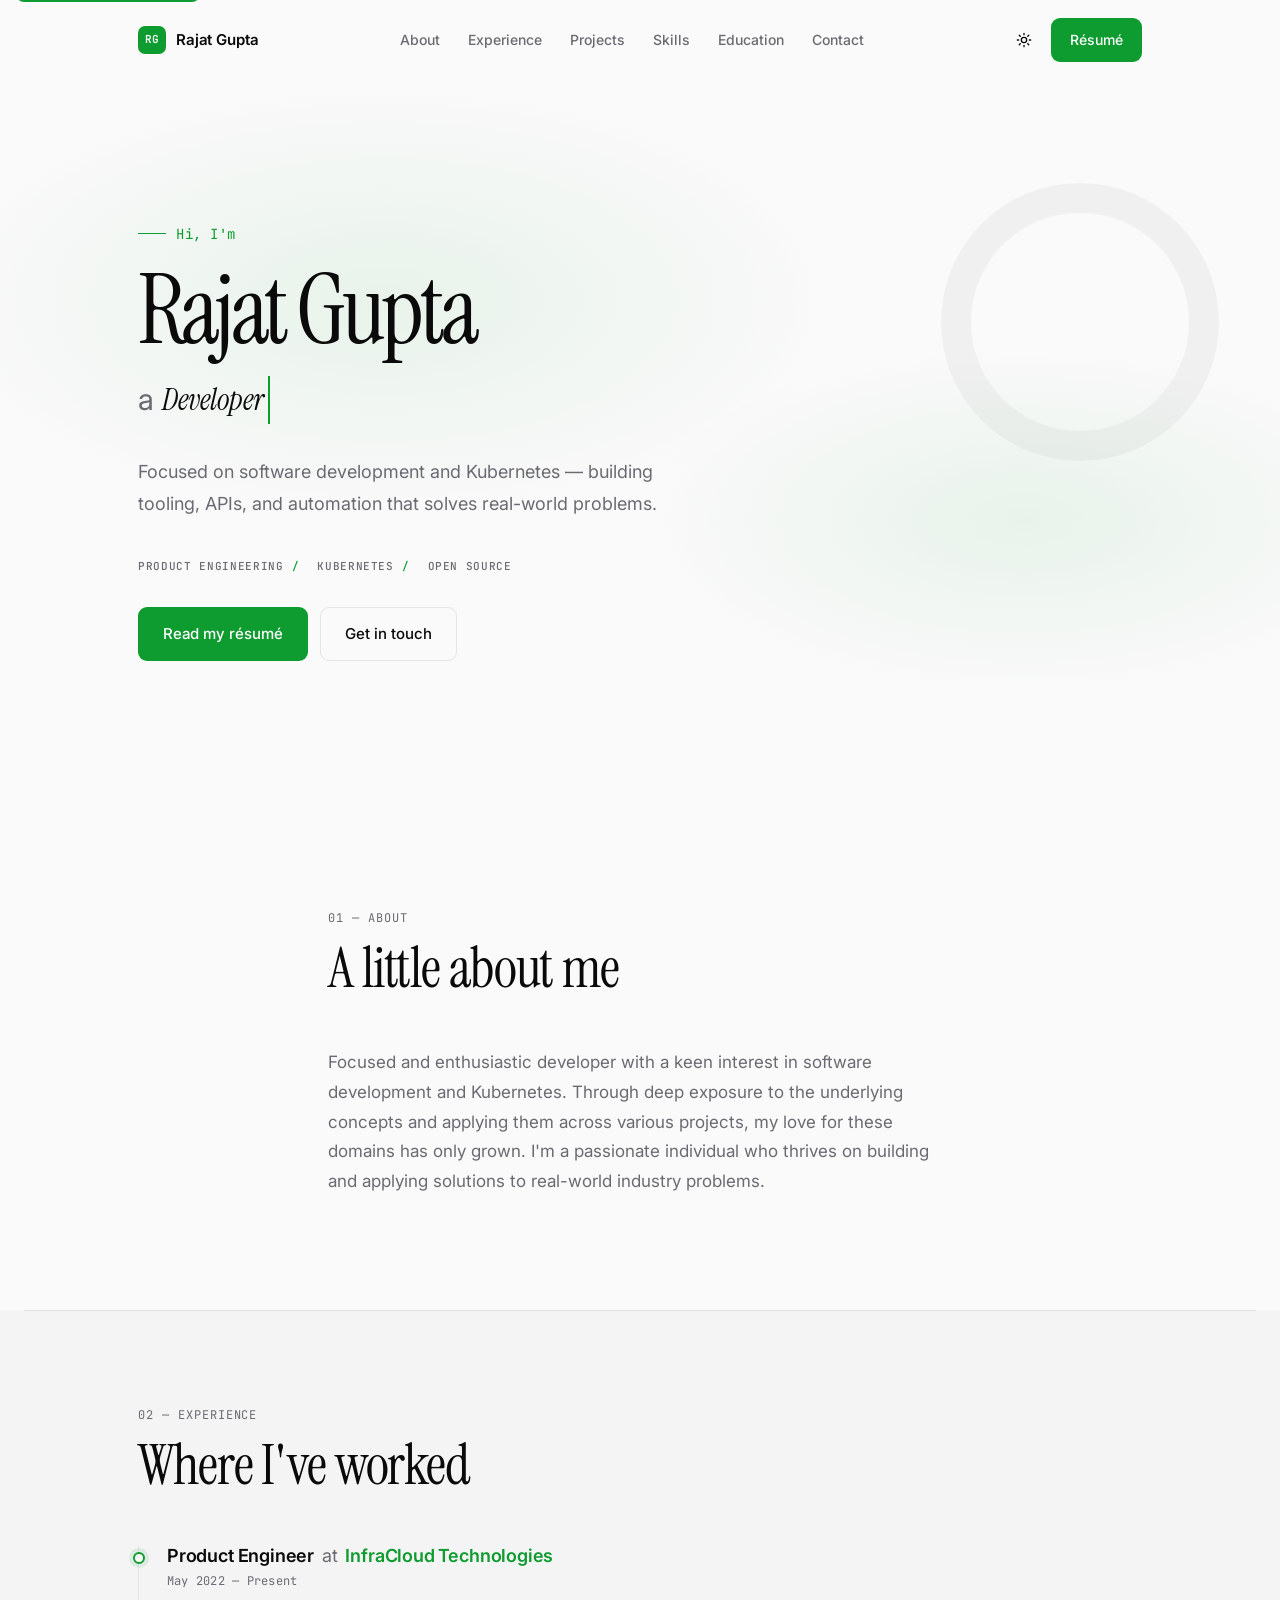
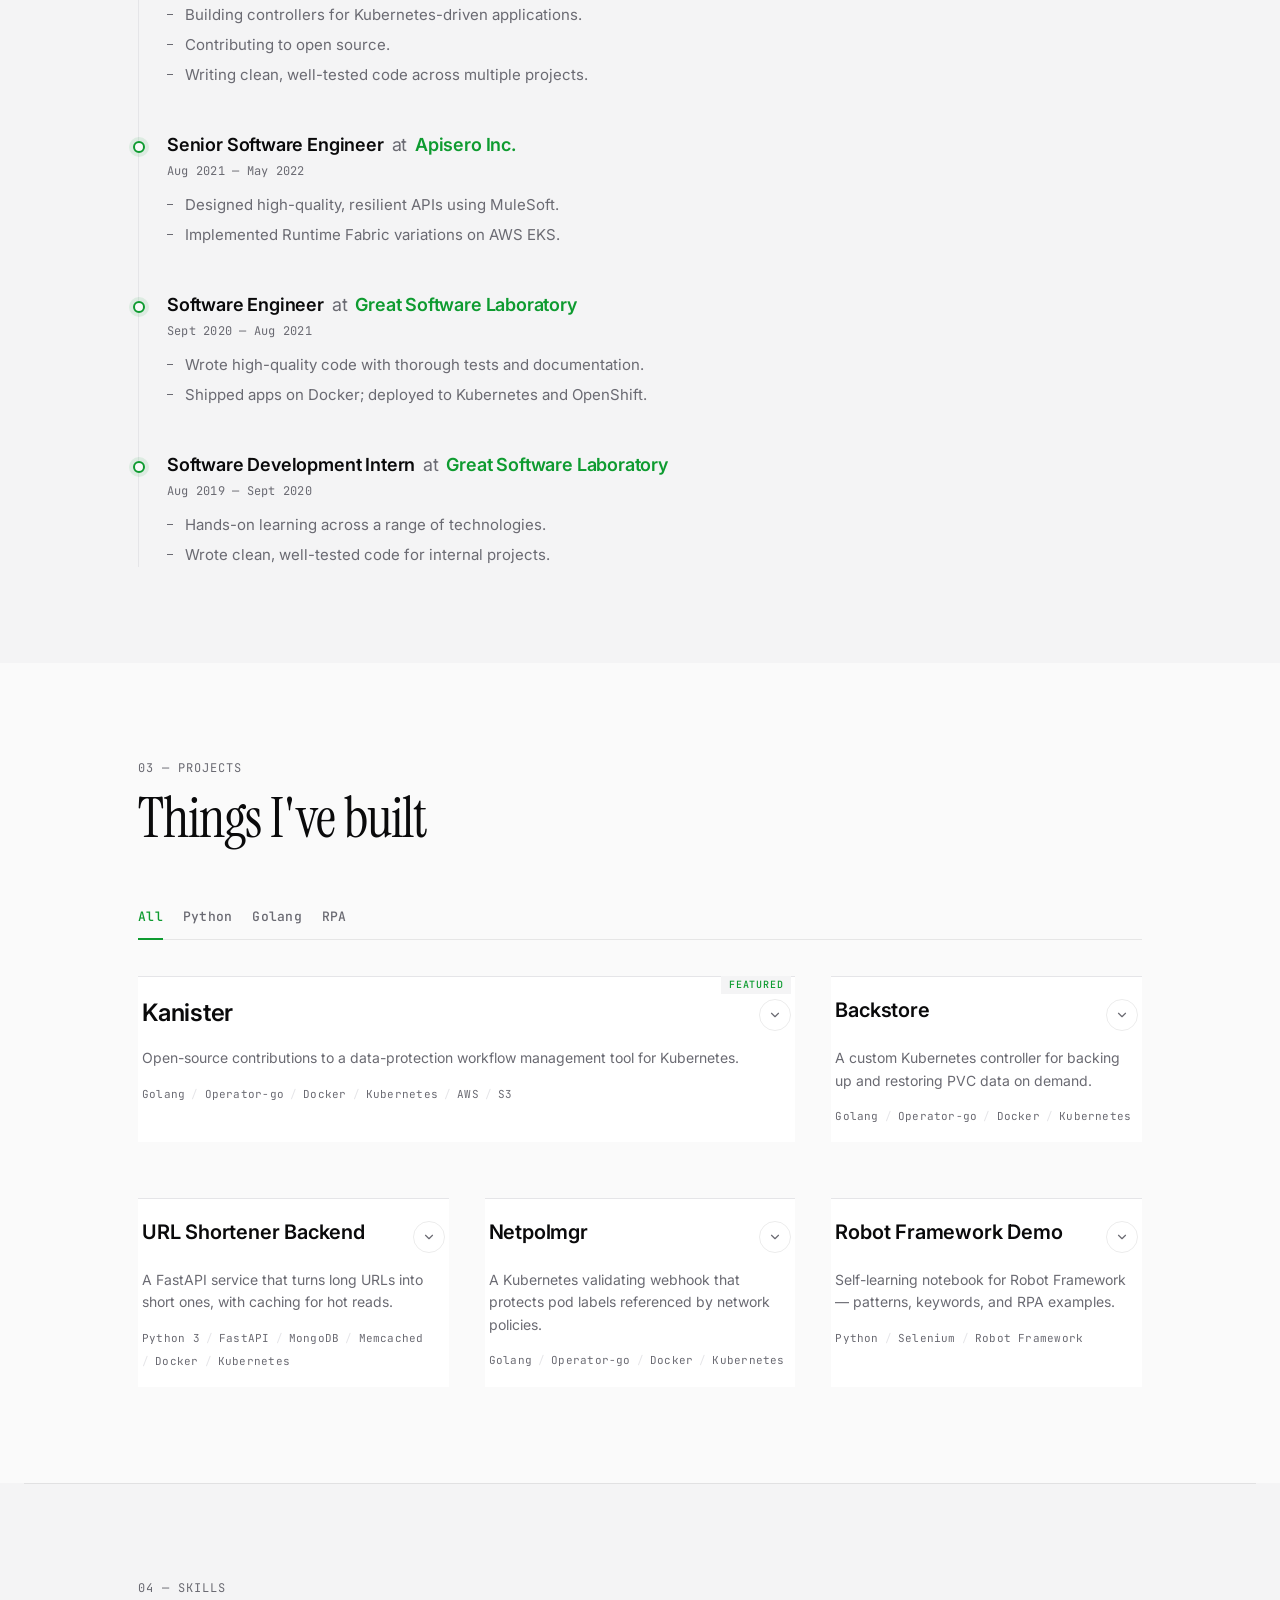
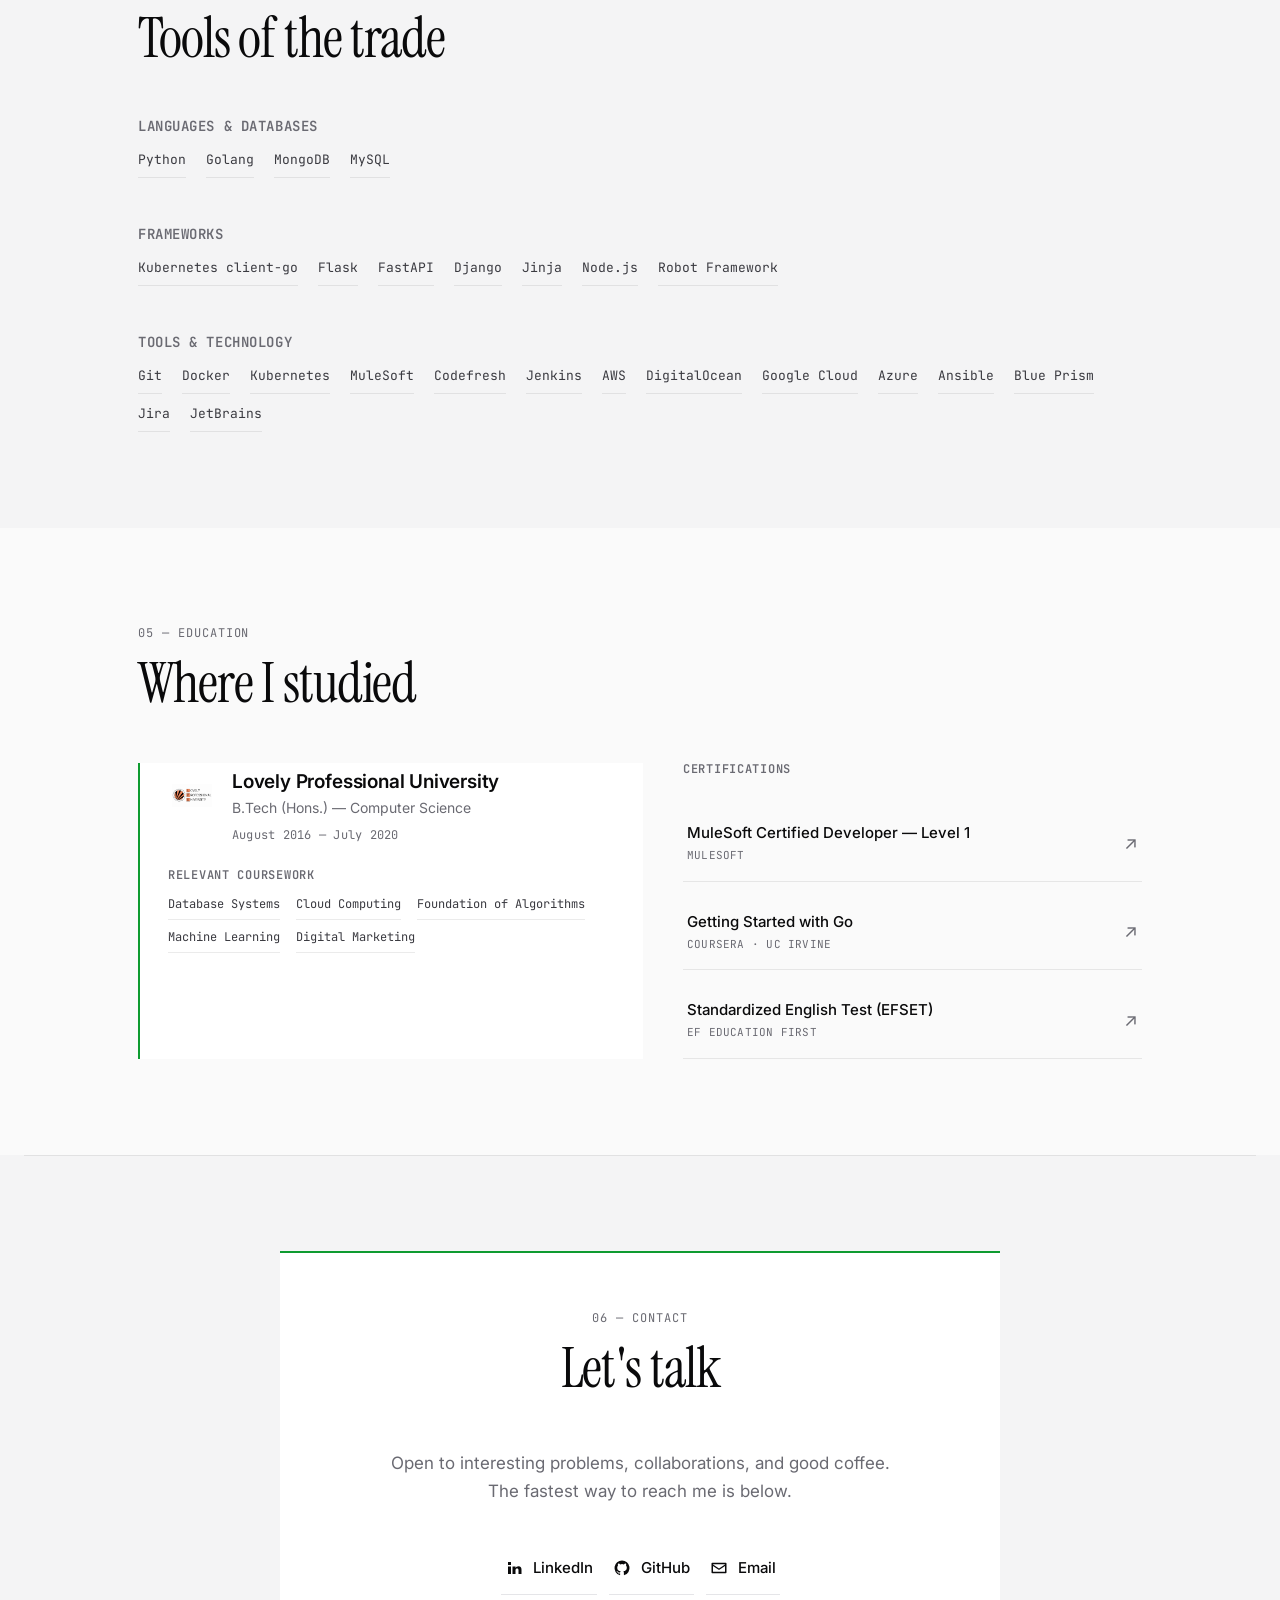
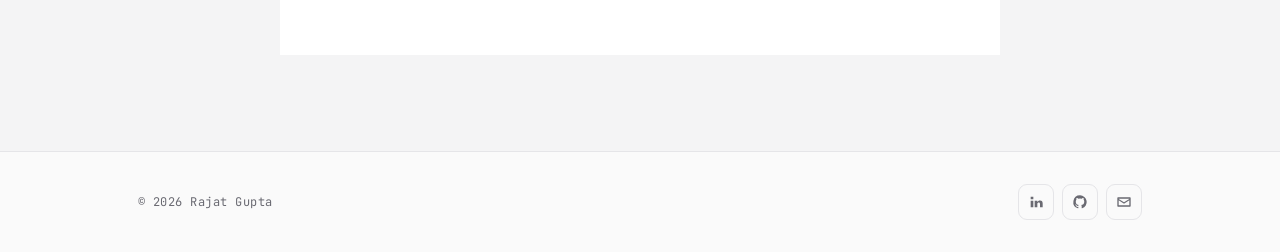
==== commit b2e92614: "add SEO" ====
--- a/index.html
+++ b/index.html
@@ -7,17 +7,39 @@
   <meta name="theme-color" content="#0a0a0b" media="(prefers-color-scheme: dark)" />
   <meta name="theme-color" content="#fafafa" media="(prefers-color-scheme: light)" />
 
-  <title>Rajat Gupta — Developer</title>
-  <meta name="description" content="Rajat Gupta — software developer building Kubernetes-native tooling, APIs, and automation." />
+  <title>Rajat Gupta | Product Engineer &amp; Kubernetes Developer</title>
+  <meta name="description" content="Rajat Gupta is a product engineer and Kubernetes developer building cloud-native tooling, Go controllers, APIs, and automation." />
+  <meta name="author" content="Rajat Gupta" />
+  <meta name="robots" content="index, follow, max-image-preview:large, max-snippet:-1, max-video-preview:-1" />
+  <meta name="keywords" content="Rajat Gupta, product engineer, Kubernetes developer, Golang developer, cloud native, open source" />
 
   <link rel="icon" type="image/png" href="/favicon.png" />
   <link rel="canonical" href="https://r4rajat.com/" />
 
-  <meta property="og:title" content="Rajat Gupta — Developer" />
-  <meta property="og:description" content="Software developer building Kubernetes-native tooling, APIs, and automation." />
+  <meta property="og:title" content="Rajat Gupta | Product Engineer &amp; Kubernetes Developer" />
+  <meta property="og:description" content="Product engineer building cloud-native tooling, Go controllers, APIs, and automation." />
   <meta property="og:type" content="website" />
   <meta property="og:url" content="https://r4rajat.com/" />
+  <meta property="og:site_name" content="Rajat Gupta" />
   <meta name="twitter:card" content="summary" />
+  <meta name="twitter:title" content="Rajat Gupta | Product Engineer &amp; Kubernetes Developer" />
+  <meta name="twitter:description" content="Product engineer building cloud-native tooling, Go controllers, APIs, and automation." />
+
+  <script type="application/ld+json">
+    {
+      "@context": "https://schema.org",
+      "@type": "Person",
+      "name": "Rajat Gupta",
+      "url": "https://r4rajat.com/",
+      "jobTitle": "Product Engineer",
+      "description": "Product engineer building cloud-native tooling, Kubernetes controllers, APIs, and automation.",
+      "sameAs": [
+        "https://github.com/r4rajat",
+        "https://www.linkedin.com/in/rajat-gupta"
+      ],
+      "knowsAbout": ["Kubernetes", "Golang", "Python", "Cloud Native Development", "APIs", "Open Source"]
+    }
+  </script>
 
   <link rel="preconnect" href="https://fonts.googleapis.com" />
   <link rel="preconnect" href="https://fonts.gstatic.com" crossorigin />
@@ -120,6 +142,11 @@
           Focused on software development and Kubernetes — building tooling, APIs, and
           automation that solves real-world problems.
         </p>
+        <ul class="hero-meta" aria-label="Areas of focus">
+          <li>Product engineering</li>
+          <li>Kubernetes</li>
+          <li>Open source</li>
+        </ul>
         <div class="hero-cta">
           <a href="resume.pdf" class="btn btn-primary" target="_blank" rel="noopener">Read my résumé</a>
           <a href="#contact" class="btn btn-secondary">Get in touch</a>
@@ -230,7 +257,34 @@
         </div>
 
         <div class="project-grid" id="project-grid">
-          <!-- rendered by main.js -->
+          <!-- JavaScript enhances this list with filtering and expandable details. -->
+          <noscript>
+            <article>
+              <h3>Kanister</h3>
+              <p>Open-source contributions to a data-protection workflow management tool for Kubernetes, written in Go.</p>
+              <a href="https://github.com/kanisterio/kanister">View Kanister on GitHub</a>
+            </article>
+            <article>
+              <h3>Backstore</h3>
+              <p>A Go-based Kubernetes controller for backing up and restoring persistent volume claim data on demand.</p>
+              <a href="https://github.com/r4rajat/backstore">View Backstore on GitHub</a>
+            </article>
+            <article>
+              <h3>URL Shortener Backend</h3>
+              <p>A FastAPI service using MongoDB and Memcached to create and quickly resolve short URLs.</p>
+              <a href="https://github.com/r4rajat/URL_Shortner_Backend">View URL Shortener on GitHub</a>
+            </article>
+            <article>
+              <h3>Netpolmgr</h3>
+              <p>A Go Kubernetes validating admission webhook that protects pod labels referenced by network policies.</p>
+              <a href="https://github.com/r4rajat/netpolmgr">View Netpolmgr on GitHub</a>
+            </article>
+            <article>
+              <h3>Robot Framework Demo</h3>
+              <p>Robot Framework, Selenium, and Python examples for browser automation and RPA.</p>
+              <a href="https://github.com/r4rajat/robot-framework-demo">View Robot Framework Demo on GitHub</a>
+            </article>
+          </noscript>
         </div>
       </div>
     </section>
--- a/assets/css/style.css
+++ b/assets/css/style.css
@@ -29,6 +29,7 @@
   -webkit-font-smoothing: antialiased;
   -moz-osx-font-smoothing: grayscale;
   overflow-x: hidden;
+  transition: background-color 200ms ease, color 200ms ease;
 }
 
 img, svg { display: block; max-width: 100%; }
@@ -49,6 +50,7 @@
 [data-theme='dark'] {
   --bg: #0a0a0b;
   --surface: #131316;
+  --surface-soft: #101012;
   --surface-elev: #1a1a1f;
   --text: #ededed;
   --muted: #8a8a93;
@@ -60,11 +62,13 @@
   --nav-bg: rgba(10, 10, 11, 0.72);
   --pill-bg: #1a1a1f;
   --pill-fg: #d8d8db;
+  --section-rule: rgba(237, 237, 237, 0.08);
 }
 
 [data-theme='light'] {
   --bg: #fafafa;
   --surface: #ffffff;
+  --surface-soft: #f4f4f5;
   --surface-elev: #ffffff;
   --text: #0a0a0b;
   --muted: #6a6a72;
@@ -76,6 +80,7 @@
   --nav-bg: rgba(250, 250, 250, 0.78);
   --pill-bg: #f1f1f3;
   --pill-fg: #3a3a40;
+  --section-rule: rgba(10, 10, 11, 0.08);
 }
 
 /* ==========================================================================
@@ -89,7 +94,7 @@
   font-weight: 400;
   font-size: clamp(36px, 5vw, 56px);
   letter-spacing: -0.02em;
-  margin: 8px 0 40px;
+  margin: 8px 0 48px;
   color: var(--text);
 }
 
@@ -123,11 +128,32 @@
 
 .section {
   padding: 96px 0;
-  border-top: 1px solid var(--border);
+  position: relative;
+}
+
+.nav-links a[aria-current='page'] {
+  color: var(--text);
+}
+
+.mobile-menu a[aria-current='page'] {
+  color: var(--accent);
+}
+
+main > .section:nth-of-type(odd) { background: var(--surface-soft); }
+
+main > .section:nth-of-type(odd)::before {
+  content: '';
+  position: absolute;
+  inset: 0 24px auto;
+  height: 1px;
+  background: var(--section-rule);
 }
 
 @media (max-width: 767px) {
-  .section { padding: 64px 0; }
+  .section { padding: 72px 0; }
+  main > .section:nth-of-type(odd)::before { inset: 0 16px auto; }
+  .section-title { margin-bottom: 36px; }
+  .contact-block { padding: 44px 20px 48px; }
 }
 
 .skip-link {
@@ -153,14 +179,14 @@
   z-index: 100;
   width: 100%;
   background: transparent;
-  transition: background-color 200ms ease, border-color 200ms ease, backdrop-filter 200ms ease;
+  transition: background-color 200ms ease, box-shadow 200ms ease, backdrop-filter 200ms ease;
 }
 
 .nav.is-scrolled {
   background: var(--nav-bg);
   backdrop-filter: blur(12px);
   -webkit-backdrop-filter: blur(12px);
-  border-bottom: 1px solid var(--border);
+  box-shadow: 0 1px 0 var(--section-rule);
 }
 
 .nav-inner {
@@ -170,11 +196,11 @@
   gap: 16px;
   max-width: 1100px;
   margin: 0 auto;
-  padding: 16px 24px;
+  padding: 14px 24px;
 }
 
 @media (min-width: 768px) {
-  .nav-inner { padding: 20px 48px; }
+  .nav-inner { padding: 18px 48px; }
 }
 
 .brand {
@@ -215,14 +241,14 @@
   }
   .nav-links a {
     display: inline-block;
-    padding: 8px 14px;
-    border-radius: 8px;
+    padding: 8px 12px;
+    border-radius: 0;
     color: var(--muted);
     font-size: 14px;
     font-weight: 500;
     transition: color 150ms ease, background-color 150ms ease;
   }
-  .nav-links a:hover { color: var(--text); background: var(--surface); }
+  .nav-links a:hover { color: var(--text); }
 }
 
 .nav-actions {
@@ -236,9 +262,9 @@
   place-items: center;
   width: 38px;
   height: 38px;
-  border-radius: 9px;
-  border: 1px solid var(--border);
-  background: var(--surface);
+  border-radius: 50%;
+  border: 1px solid transparent;
+  background: transparent;
   color: var(--text);
   transition: background-color 150ms ease, transform 150ms ease, border-color 150ms ease;
 }
@@ -291,9 +317,9 @@
   place-items: center;
   width: 38px;
   height: 38px;
-  border-radius: 9px;
-  border: 1px solid var(--border);
-  background: var(--surface);
+  border-radius: 50%;
+  border: 1px solid transparent;
+  background: transparent;
   gap: 4px;
 }
 .hamburger span {
@@ -319,24 +345,29 @@
 .mobile-menu {
   position: fixed;
   inset: 0 0 0 0;
-  top: 65px;
+  top: 56px;
   background: var(--bg);
   z-index: 99;
   padding: 24px;
-  border-top: 1px solid var(--border);
+  box-shadow: 0 1px 0 var(--section-rule);
+  transition: background-color 200ms ease, box-shadow 200ms ease;
 }
 .mobile-menu[hidden] { display: none; }
 .mobile-menu ul { display: grid; gap: 4px; }
 .mobile-menu a {
   display: block;
   padding: 14px 16px;
-  border-radius: 9px;
+  border-radius: 0;
   font-size: 18px;
   font-weight: 500;
   color: var(--text);
-  border: 1px solid transparent;
-}
-.mobile-menu a:hover { background: var(--surface); border-color: var(--border); }
+  border-bottom: 1px solid var(--section-rule);
+}
+.mobile-menu a:hover { color: var(--accent); background: transparent; }
+
+@media (min-width: 768px) and (max-width: 1023px) {
+  .mobile-menu { top: 64px; }
+}
 
 /* ==========================================================================
    Hero
@@ -344,12 +375,32 @@
 
 .hero {
   position: relative;
-  padding: 80px 0 96px;
+  padding: 88px 0 112px;
   overflow: hidden;
 }
 
+.hero::after {
+  content: '';
+  position: absolute;
+  top: 18%;
+  right: max(24px, calc((100vw - 1100px) / 2));
+  width: 220px;
+  height: 220px;
+  border: 1px solid var(--section-rule);
+  border-radius: 50%;
+  box-shadow: 0 0 0 28px transparent, 0 0 0 29px var(--section-rule);
+  opacity: 0.45;
+  pointer-events: none;
+}
+
 @media (min-width: 768px) {
-  .hero { padding: 120px 0 144px; }
+  .hero { padding: 136px 0 152px; }
+}
+
+@media (max-width: 767px) {
+  .hero { padding: 80px 0 96px; }
+  .hero-name { font-size: clamp(52px, 16vw, 88px); }
+  .hero-intro { font-size: 17px; }
 }
 
 .hero-glow {
@@ -358,7 +409,7 @@
   background:
     radial-gradient(ellipse 60% 50% at 30% 30%, var(--accent-glow), transparent 60%),
     radial-gradient(ellipse 50% 40% at 80% 60%, var(--accent-glow), transparent 60%);
-  opacity: 0.9;
+  opacity: 0.72;
   pointer-events: none;
   z-index: 0;
 }
@@ -366,27 +417,36 @@
 .hero .container { position: relative; z-index: 1; }
 
 .hero-eyebrow {
+  display: inline-flex;
+  align-items: center;
+  gap: 10px;
   font-family: 'JetBrains Mono', ui-monospace, monospace;
   font-size: 14px;
   color: var(--accent);
   letter-spacing: 0.04em;
-  margin: 0 0 16px;
+  margin: 0 0 20px;
+}
+.hero-eyebrow::before {
+  content: '';
+  width: 28px;
+  height: 1px;
+  background: var(--accent);
 }
 
 .hero-name {
   font-family: 'Instrument Serif', Georgia, serif;
   font-weight: 400;
-  font-size: clamp(56px, 11vw, 120px);
-  letter-spacing: -0.02em;
-  line-height: 1.02;
-  margin: 0 0 12px;
+  font-size: clamp(56px, 9vw, 96px);
+  letter-spacing: -0.045em;
+  line-height: 0.96;
+  margin: 0 0 18px;
 }
 
 .hero-role {
-  font-size: clamp(20px, 3vw, 28px);
+  font-size: clamp(20px, 3vw, 30px);
   font-weight: 400;
   color: var(--muted);
-  margin: 0 0 28px;
+  margin: 0 0 32px;
 }
 .hero-role-prefix { color: var(--muted); }
 .rotating {
@@ -409,11 +469,33 @@
 }
 
 .hero-intro {
-  max-width: 580px;
+  max-width: 560px;
   font-size: 18px;
-  line-height: 1.7;
-  color: var(--muted);
-  margin: 0 0 36px;
+  line-height: 1.75;
+  color: var(--muted);
+  margin: 0 0 40px;
+}
+
+.hero-meta {
+  display: flex;
+  flex-wrap: wrap;
+  gap: 8px 18px;
+  margin: 0 0 32px;
+  color: var(--muted);
+  font: 500 11px/1.4 'JetBrains Mono', ui-monospace, monospace;
+  letter-spacing: 0.06em;
+  text-transform: uppercase;
+}
+
+.hero-meta li {
+  display: inline-flex;
+  align-items: center;
+  gap: 8px;
+}
+
+.hero-meta li:not(:last-child)::after {
+  content: '/';
+  color: var(--accent);
 }
 
 .hero-cta {
@@ -517,16 +599,18 @@
 
 .filters {
   display: flex;
-  gap: 8px;
+  gap: 6px 20px;
   flex-wrap: wrap;
-  margin-bottom: 28px;
+  margin-bottom: 36px;
+  border-bottom: 1px solid var(--section-rule);
 }
 
 .filter-chip {
-  padding: 8px 16px;
-  border-radius: 999px;
-  border: 1px solid var(--border);
-  background: var(--surface);
+  position: relative;
+  padding: 8px 0 12px;
+  border-radius: 0;
+  border: 0;
+  background: transparent;
   font-size: 13px;
   font-weight: 500;
   color: var(--muted);
@@ -536,45 +620,74 @@
 }
 .filter-chip:hover {
   color: var(--text);
-  border-color: var(--text);
 }
 .filter-chip.is-active {
-  color: var(--accent-fg);
+  color: var(--accent);
+}
+.filter-chip.is-active::after {
+  content: '';
+  position: absolute;
+  right: 0;
+  bottom: -1px;
+  left: 0;
+  height: 2px;
   background: var(--accent);
-  border-color: var(--accent);
 }
 
 .project-grid {
   display: grid;
   grid-template-columns: 1fr;
-  gap: 20px;
+  gap: 44px 32px;
 }
 
 @media (min-width: 720px) {
   .project-grid { grid-template-columns: repeat(2, 1fr); }
 }
 
+@media (max-width: 719px) {
+  .project-grid { gap: 36px; }
+}
+
 @media (min-width: 1100px) {
-  .project-grid { grid-template-columns: repeat(3, 1fr); }
+  .project-grid { grid-template-columns: repeat(3, 1fr); gap: 56px 36px; }
+  .project-card:first-child { grid-column: span 2; }
+  .project-card:first-child .project-title { font-size: 24px; }
+  .project-card:first-child .project-blurb { max-width: 620px; }
 }
 
 .project-card {
   background: var(--surface);
-  border: 1px solid var(--border);
-  border-radius: 16px;
-  padding: 24px;
+  border: 0;
+  border-top: 1px solid var(--border);
+  border-radius: 0;
+  padding: 22px 4px 0;
   display: flex;
   flex-direction: column;
   gap: 16px;
-  transition: border-color 200ms ease, transform 200ms ease, box-shadow 200ms ease;
   position: relative;
+  transition: border-color 200ms ease, transform 200ms ease, background-color 200ms ease, color 200ms ease;
 }
 .project-card:hover {
-  border-color: var(--accent);
+  border-top-color: var(--accent);
   transform: translateY(-2px);
-  box-shadow: 0 12px 32px var(--accent-glow);
+  background: var(--surface-elev);
 }
 .project-card.is-hidden { display: none; }
+
+@media (min-width: 720px) {
+  .project-card:first-child::before {
+    content: 'Featured';
+    position: absolute;
+    top: -1px;
+    right: 4px;
+    padding: 4px 8px;
+    color: var(--accent);
+    font: 500 10px/1 'JetBrains Mono', ui-monospace, monospace;
+    letter-spacing: 0.08em;
+    text-transform: uppercase;
+    background: var(--surface-soft);
+  }
+}
 
 .project-head {
   display: flex;
@@ -595,8 +708,8 @@
   place-items: center;
   width: 32px;
   height: 32px;
-  border-radius: 9px;
-  border: 1px solid var(--border);
+  border-radius: 50%;
+  border: 1px solid var(--section-rule);
   color: var(--muted);
   flex-shrink: 0;
   transition: background-color 150ms ease, color 150ms ease, transform 200ms ease;
@@ -632,10 +745,13 @@
   font-family: 'JetBrains Mono', ui-monospace, monospace;
   font-size: 11px;
   letter-spacing: 0.02em;
-  background: var(--pill-bg);
-  color: var(--pill-fg);
-  padding: 4px 10px;
-  border-radius: 999px;
+  color: var(--muted);
+  padding: 0;
+}
+.project-tech li + li::before {
+  content: '/';
+  color: var(--border);
+  margin-right: 6px;
 }
 
 .project-details {
@@ -681,6 +797,11 @@
   .project-details { transition: none; }
 }
 
+@media (max-width: 767px) {
+  .hero::after { right: -110px; top: 20%; opacity: 0.25; }
+  .hero-meta { gap: 6px 12px; font-size: 10px; }
+}
+
 /* ==========================================================================
    Skills
    ========================================================================== */
@@ -707,24 +828,23 @@
 .pills {
   display: flex;
   flex-wrap: wrap;
-  gap: 8px;
+  gap: 10px 20px;
 }
 .pills li {
   font-family: 'JetBrains Mono', ui-monospace, monospace;
   font-size: 13px;
-  background: var(--pill-bg);
   color: var(--pill-fg);
-  padding: 8px 14px;
-  border-radius: 999px;
-  border: 1px solid var(--border);
-  transition: border-color 150ms ease, color 150ms ease, background-color 150ms ease;
+  padding: 0 0 6px;
+  border-bottom: 1px solid var(--section-rule);
+  transition: border-color 150ms ease, color 150ms ease;
 }
 .pills li:hover {
-  border-color: var(--accent);
-  color: var(--text);
-}
-
-.pills-sm li { padding: 6px 12px; font-size: 12px; }
+  border-bottom-color: var(--accent);
+  color: var(--text);
+}
+
+.pills-sm { gap: 8px 16px; }
+.pills-sm li { padding: 0 0 5px; font-size: 12px; }
 
 /* ==========================================================================
    Education
@@ -740,14 +860,21 @@
   .edu-layout { grid-template-columns: 1.1fr 1fr; gap: 40px; }
 }
 
+@media (max-width: 599px) {
+  .contact-buttons { align-items: stretch; flex-direction: column; }
+  .contact-btn { justify-content: center; }
+}
+
 .edu-card {
   background: var(--surface);
-  border: 1px solid var(--border);
-  border-radius: 16px;
-  padding: 28px;
+  border: 0;
+  border-left: 2px solid var(--accent);
+  border-radius: 0;
+  padding: 8px 0 8px 28px;
   display: grid;
   gap: 24px;
   align-content: start;
+  transition: background-color 200ms ease, border-color 200ms ease;
 }
 
 .edu-school {
@@ -813,14 +940,15 @@
   justify-content: space-between;
   align-items: center;
   gap: 12px;
-  padding: 18px 20px;
-  background: var(--surface);
-  border: 1px solid var(--border);
-  border-radius: 12px;
-  transition: border-color 150ms ease, transform 150ms ease, background-color 150ms ease;
+  padding: 16px 4px;
+  background: transparent;
+  border: 0;
+  border-bottom: 1px solid var(--section-rule);
+  border-radius: 0;
+  transition: border-color 150ms ease, transform 150ms ease, color 150ms ease;
 }
 .cert-card:hover {
-  border-color: var(--accent);
+  border-bottom-color: var(--accent);
   transform: translateY(-1px);
 }
 
@@ -844,7 +972,13 @@
    Contact
    ========================================================================== */
 
-.contact-block { text-align: center; }
+.contact-block {
+  text-align: center;
+  padding: 56px 32px 60px;
+  background: var(--surface);
+  border-top: 2px solid var(--accent);
+  transition: background-color 200ms ease;
+}
 
 .contact-block .section-eyebrow,
 .contact-block .section-title {
@@ -870,19 +1004,20 @@
   display: inline-flex;
   align-items: center;
   gap: 10px;
-  padding: 14px 22px;
-  border: 1px solid var(--border);
-  border-radius: 12px;
-  background: var(--surface);
+  padding: 14px 4px;
+  border: 0;
+  border-bottom: 1px solid var(--border);
+  border-radius: 0;
+  background: transparent;
   color: var(--text);
   font-size: 15px;
   font-weight: 500;
-  transition: transform 150ms ease, border-color 150ms ease, background-color 150ms ease, box-shadow 150ms ease;
+  transition: transform 150ms ease, border-color 150ms ease, color 150ms ease;
 }
 .contact-btn:hover {
   transform: translateY(-2px);
   border-color: var(--accent);
-  box-shadow: 0 12px 32px var(--accent-glow);
+  color: var(--accent);
 }
 .contact-btn .icon {
   width: 18px;
